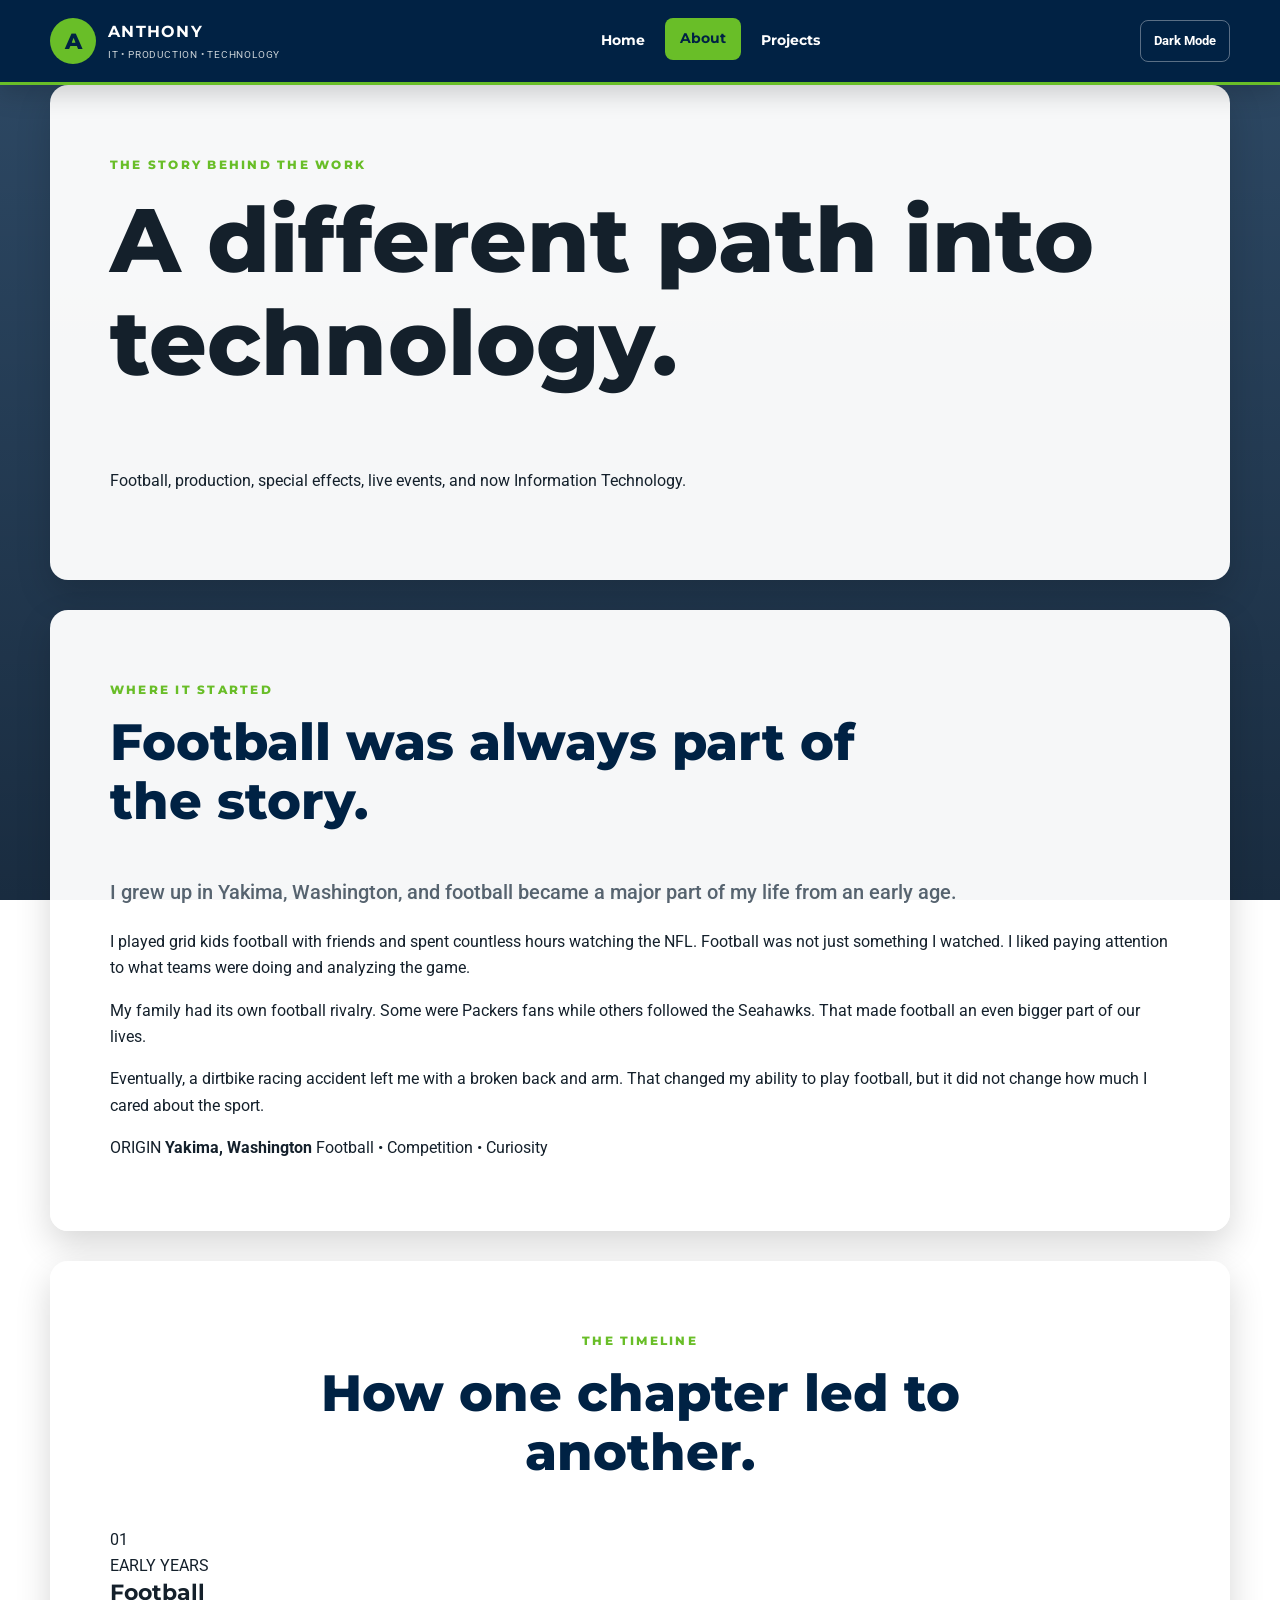
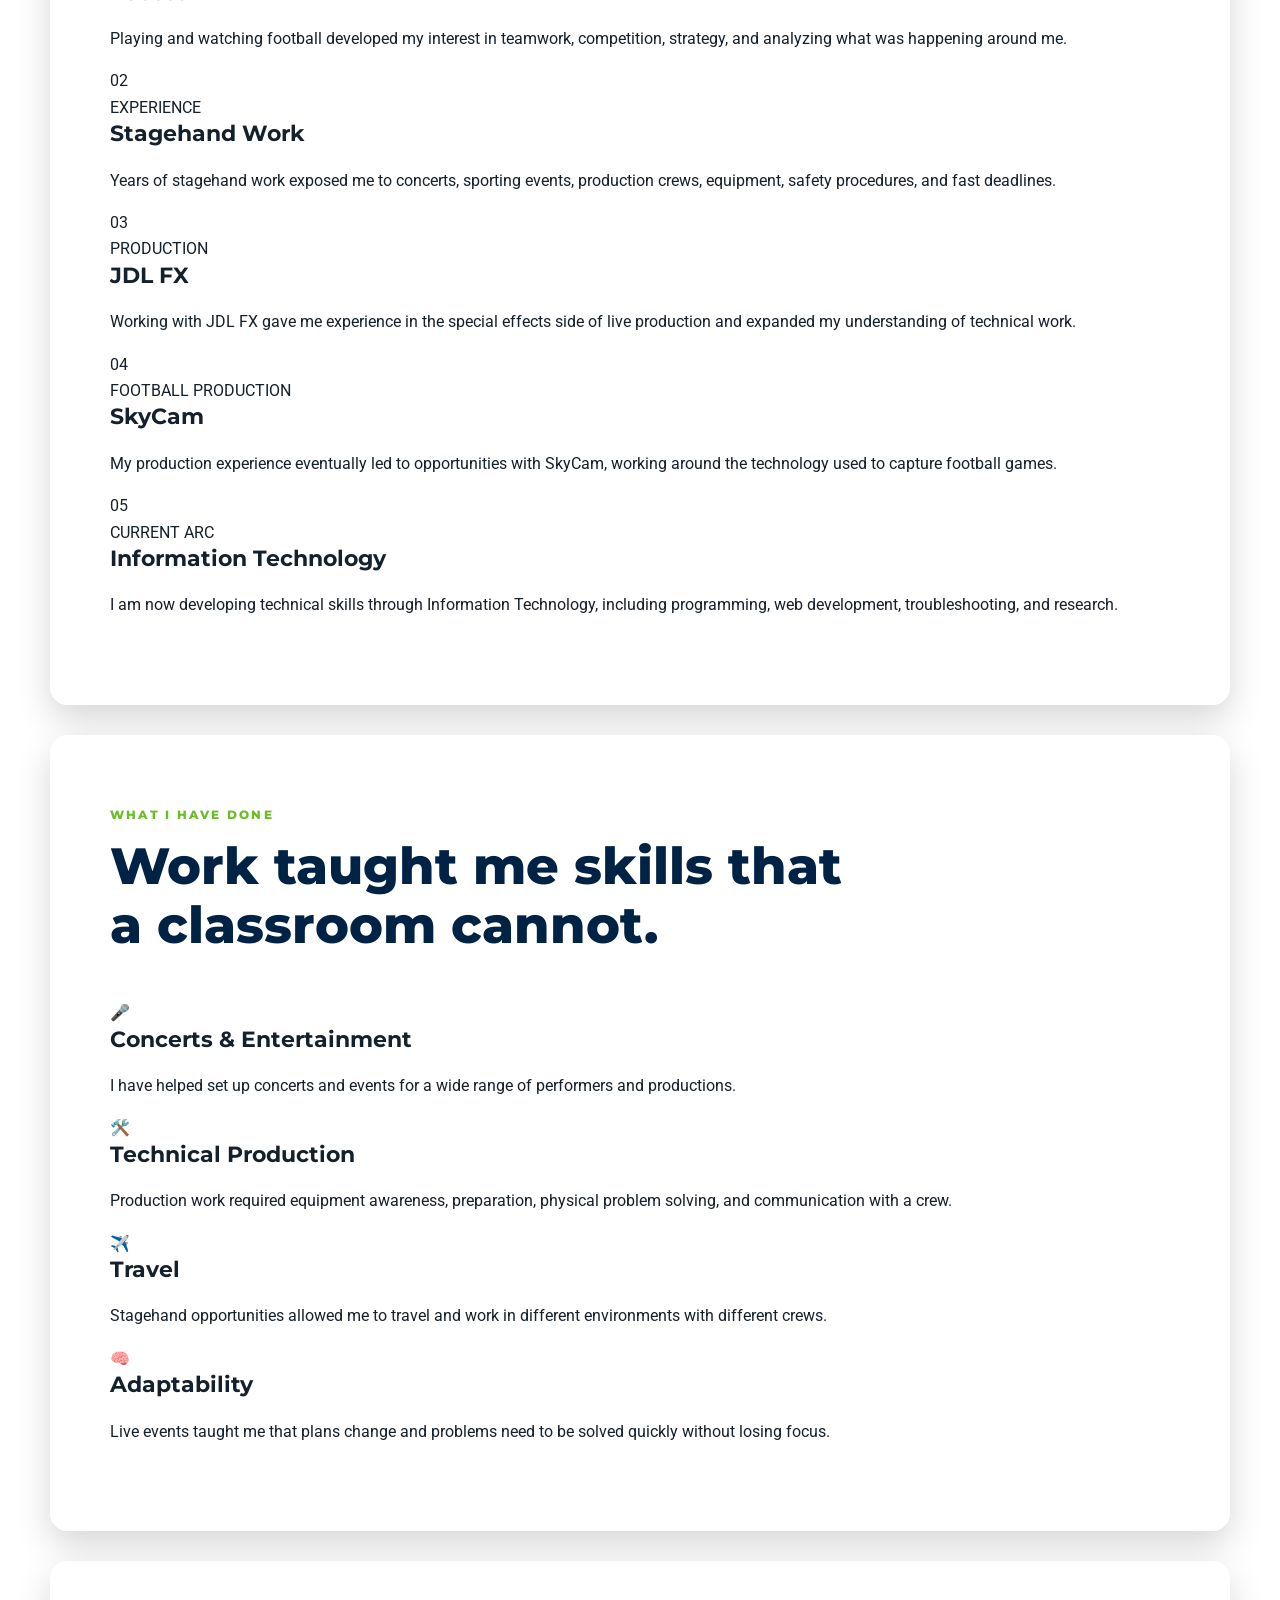
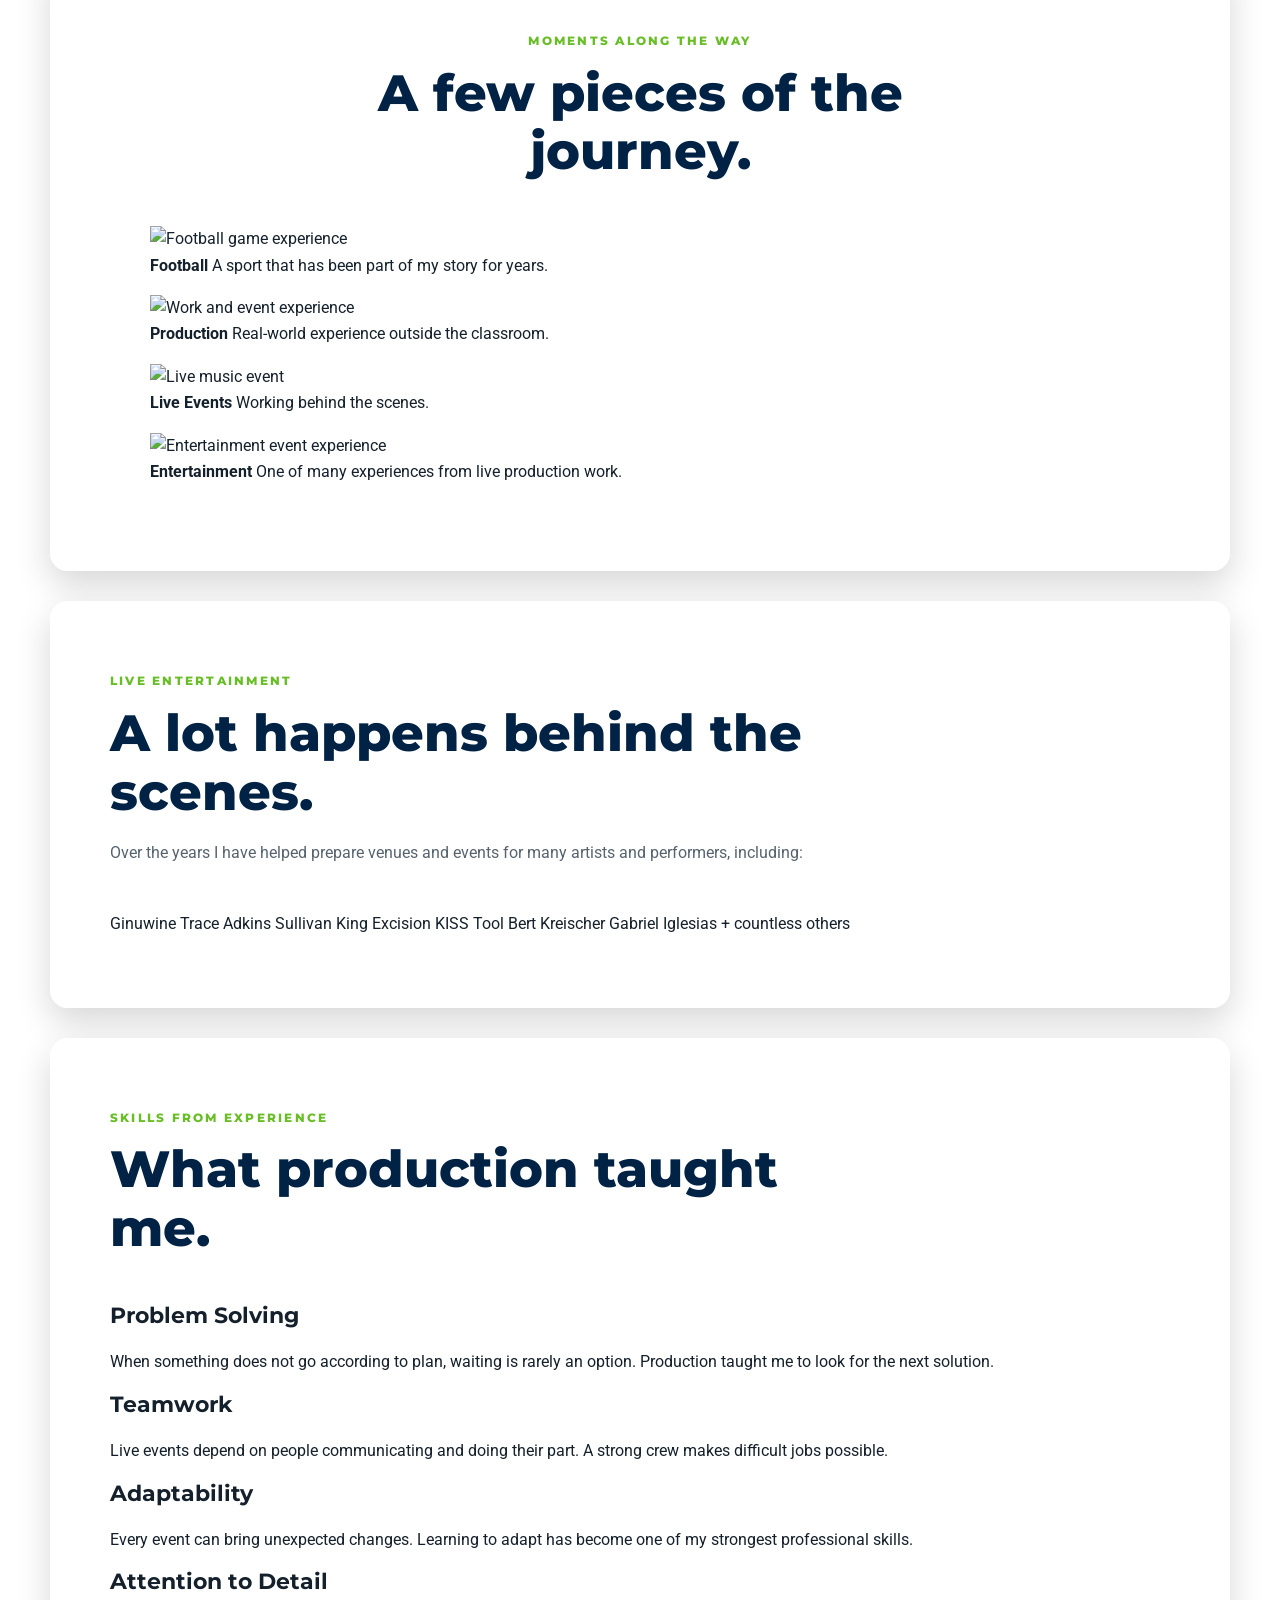
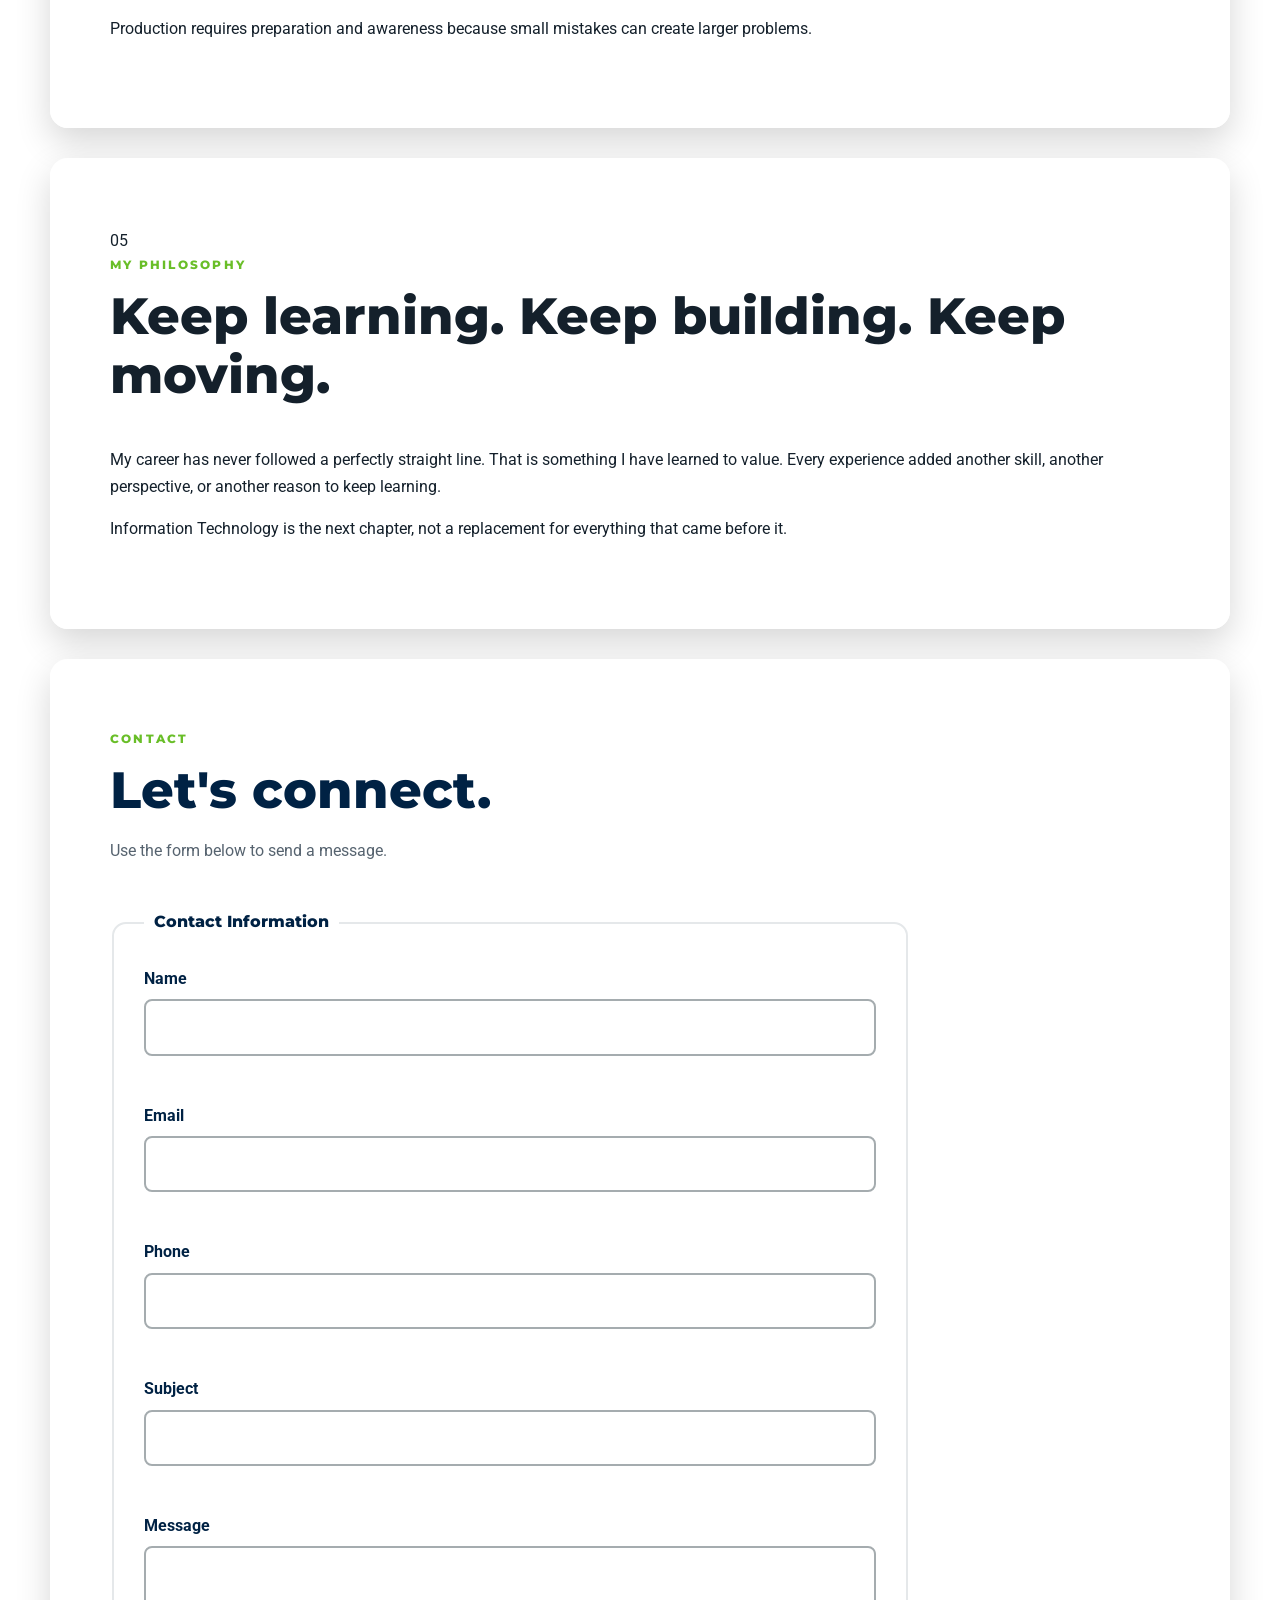
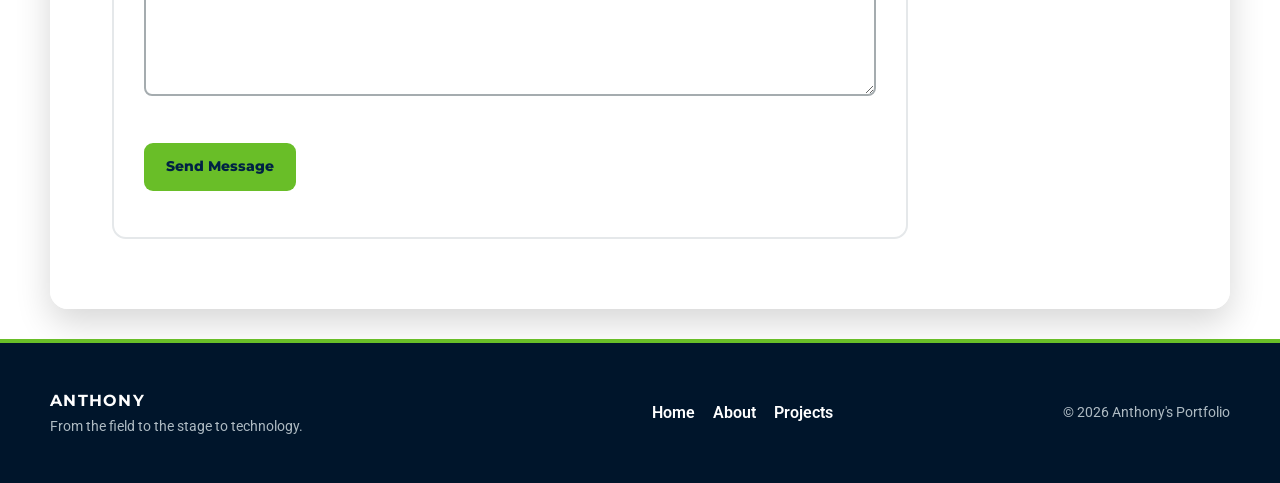
==== about.html @ 4a1d2453 "b" ====
<!DOCTYPE html>
<html lang="en">

<head>

    <meta charset="UTF-8">

    <meta
        name="viewport"
        content="width=device-width, initial-scale=1.0"
    >

    <meta
        name="description"
        content="Learn more about Anthony's background, football passion, stagehand experience, production work, and transition into Information Technology."
    >

    <title>About Anthony | My Story</title>

    <link
        rel="preconnect"
        href="https://fonts.googleapis.com"
    >

    <link
        rel="preconnect"
        href="https://fonts.gstatic.com"
        crossorigin
    >

    <link
        href="https://fonts.googleapis.com/css2?family=Montserrat:wght@400;500;600;700;800&family=Roboto:wght@400;500;700&display=swap"
        rel="stylesheet"
    >

    <link
        rel="stylesheet"
        href="style.css"
    >

    <link
        rel="stylesheet"
    >

</head>

<body>

<!-- The training arc continues. -->
<!-- Hidden message: From Yakima to the stage, from the field to IT. Keep leveling up. -->
<!-- A good crew makes the impossible look easy. A good developer does the same with bugs. -->
    <!-- Hidden message: From Yakima to the stage, from the field to IT. Keep leveling up. -->
    <!-- A good crew makes the impossible look easy. A good developer does the same with bugs. -->

    <a
        class="skip-link"
        href="#main-content"
    >
        Skip to main content
    </a>

    <header class="site-header">

        <div class="header-inner">

            <a
                class="brand"
                href="index.html"
            >

                <span class="brand-mark">
                    A
                </span>

                <span>
                    <strong>ANTHONY</strong>
                    <small>IT • PRODUCTION • TECHNOLOGY</small>
                </span>

            </a>

            <nav
                class="main-navigation"
                aria-label="Main navigation"
            >

                <a href="index.html">
                    Home
                </a>

                <a
                    href="about.html"
                    aria-current="page"
                >
                    About
                </a>

                <a href="projects.html">
                    Projects
                </a>

            </nav>

            <button
                id="themeButton"
                class="theme-button"
                type="button"
            >
                Dark Mode
            </button>

        </div>

    </header>


    <main id="main-content">

        <!-- ABOUT HERO -->

        <section class="about-hero">

            <div class="about-hero-overlay">

                <p class="eyebrow">
                    THE STORY BEHIND THE WORK
                </p>

                <h1>
                    A different path
                    <span>into technology.</span>
                </h1>

                <p>
                    Football, production, special effects, live events,
                    and now Information Technology.
                </p>

            </div>

        </section>


        <!-- PERSONAL STORY -->

        <section class="story-section">

            <div class="section-heading">

                <p class="eyebrow">
                    WHERE IT STARTED
                </p>

                <h2>
                    Football was always part of the story.
                </h2>

            </div>

            <div class="story-grid">

                <div class="story-text">

                    <p class="lead">
                        I grew up in Yakima, Washington, and football
                        became a major part of my life from an early age.
                    </p>

                    <p>
                        I played grid kids football with friends and spent
                        countless hours watching the NFL. Football was not
                        just something I watched. I liked paying attention
                        to what teams were doing and analyzing the game.
                    </p>

                    <p>
                        My family had its own football rivalry. Some were
                        Packers fans while others followed the Seahawks.
                        That made football an even bigger part of our lives.
                    </p>

                    <p>
                        Eventually, a dirtbike racing accident left me with
                        a broken back and arm. That changed my ability to
                        play football, but it did not change how much I
                        cared about the sport.
                    </p>

                </div>

                <aside class="story-highlight">

                    <span class="highlight-label">
                        ORIGIN
                    </span>

                    <strong>
                        Yakima,
                        Washington
                    </strong>

                    <span>
                        Football • Competition • Curiosity
                    </span>

                </aside>

            </div>

        </section>


        <!-- TIMELINE -->

        <section class="timeline-section">

            <div class="section-heading centered">

                <p class="eyebrow">
                    THE TIMELINE
                </p>

                <h2>
                    How one chapter led to another.
                </h2>

            </div>

            <div class="timeline">

                <article class="timeline-item">

                    <div class="timeline-marker">
                        01
                    </div>

                    <div class="timeline-content">

                        <span class="timeline-label">
                            EARLY YEARS
                        </span>

                        <h3>
                            Football
                        </h3>

                        <p>
                            Playing and watching football developed my
                            interest in teamwork, competition, strategy,
                            and analyzing what was happening around me.
                        </p>

                    </div>

                </article>


                <article class="timeline-item">

                    <div class="timeline-marker">
                        02
                    </div>

                    <div class="timeline-content">

                        <span class="timeline-label">
                            EXPERIENCE
                        </span>

                        <h3>
                            Stagehand Work
                        </h3>

                        <p>
                            Years of stagehand work exposed me to concerts,
                            sporting events, production crews, equipment,
                            safety procedures, and fast deadlines.
                        </p>

                    </div>

                </article>


                <article class="timeline-item">

                    <div class="timeline-marker">
                        03
                    </div>

                    <div class="timeline-content">

                        <span class="timeline-label">
                            PRODUCTION
                        </span>

                        <h3>
                            JDL FX
                        </h3>

                        <p>
                            Working with JDL FX gave me experience in the
                            special effects side of live production and
                            expanded my understanding of technical work.
                        </p>

                    </div>

                </article>


                <article class="timeline-item">

                    <div class="timeline-marker">
                        04
                    </div>

                    <div class="timeline-content">

                        <span class="timeline-label">
                            FOOTBALL PRODUCTION
                        </span>

                        <h3>
                            SkyCam
                        </h3>

                        <p>
                            My production experience eventually led to
                            opportunities with SkyCam, working around the
                            technology used to capture football games.
                        </p>

                    </div>

                </article>


                <article class="timeline-item current">

                    <div class="timeline-marker">
                        05
                    </div>

                    <div class="timeline-content">

                        <span class="timeline-label">
                            CURRENT ARC
                        </span>

                        <h3>
                            Information Technology
                        </h3>

                        <p>
                            I am now developing technical skills through
                            Information Technology, including programming,
                            web development, troubleshooting, and research.
                        </p>

                    </div>

                </article>

            </div>

        </section>


        <!-- EXPERIENCE -->

        <section class="experience-detail-section">

            <div class="section-heading">

                <p class="eyebrow">
                    WHAT I HAVE DONE
                </p>

                <h2>
                    Work taught me skills that a classroom cannot.
                </h2>

            </div>

            <div class="detail-grid">

                <article class="detail-card">

                    <span class="detail-icon">
                        🎤
                    </span>

                    <h3>
                        Concerts & Entertainment
                    </h3>

                    <p>
                        I have helped set up concerts and events for a
                        wide range of performers and productions.
                    </p>

                </article>


                <article class="detail-card">

                    <span class="detail-icon">
                        🛠️
                    </span>

                    <h3>
                        Technical Production
                    </h3>

                    <p>
                        Production work required equipment awareness,
                        preparation, physical problem solving, and
                        communication with a crew.
                    </p>

                </article>


                <article class="detail-card">

                    <span class="detail-icon">
                        ✈️
                    </span>

                    <h3>
                        Travel
                    </h3>

                    <p>
                        Stagehand opportunities allowed me to travel and
                        work in different environments with different crews.
                    </p>

                </article>


                <article class="detail-card">

                    <span class="detail-icon">
                        🧠
                    </span>

                    <h3>
                        Adaptability
                    </h3>

                    <p>
                        Live events taught me that plans change and problems
                        need to be solved quickly without losing focus.
                    </p>

                </article>

            </div>

        </section>


        <!-- GALLERY -->

        <section class="gallery-section">

            <div class="section-heading centered">

                <p class="eyebrow">
                    MOMENTS ALONG THE WAY
                </p>

                <h2>
                    A few pieces of the journey.
                </h2>

            </div>

            <div class="gallery-grid">

                <figure class="gallery-item gallery-large">

                    <img
                        src="images/seahawksgame.jpg"
                        alt="Football game experience"
                    >

                    <figcaption>
                        <strong>
                            Football
                        </strong>

                        <span>
                            A sport that has been part of my story for years.
                        </span>
                    </figcaption>

                </figure>


                <figure class="gallery-item">

                    <img
                        src="images/k9.jpg"
                        alt="Work and event experience"
                    >

                    <figcaption>
                        <strong>
                            Production
                        </strong>

                        <span>
                            Real-world experience outside the classroom.
                        </span>
                    </figcaption>

                </figure>


                <figure class="gallery-item">

                    <img
                        src="images/bass.jpg"
                        alt="Live music event"
                    >

                    <figcaption>
                        <strong>
                            Live Events
                        </strong>

                        <span>
                            Working behind the scenes.
                        </span>
                    </figcaption>

                </figure>


                <figure class="gallery-item gallery-wide">

                    <img
                        src="images/Bert.jpg"
                        alt="Entertainment event experience"
                    >

                    <figcaption>
                        <strong>
                            Entertainment
                        </strong>

                        <span>
                            One of many experiences from live production work.
                        </span>
                    </figcaption>

                </figure>

            </div>

        </section>


        <!-- ARTISTS -->

        <section class="artist-section">

            <div class="section-heading">

                <p class="eyebrow">
                    LIVE ENTERTAINMENT
                </p>

                <h2>
                    A lot happens behind the scenes.
                </h2>

                <p>
                    Over the years I have helped prepare venues and events
                    for many artists and performers, including:
                </p>

            </div>

            <div class="artist-wall">

                <span>
                    Ginuwine
                </span>

                <span>
                    Trace Adkins
                </span>

                <span>
                    Sullivan King
                </span>

                <span>
                    Excision
                </span>

                <span>
                    KISS
                </span>

                <span>
                    Tool
                </span>

                <span>
                    Bert Kreischer
                </span>

                <span>
                    Gabriel Iglesias
                </span>

                <span>
                    + countless others
                </span>

            </div>

        </section>


        <!-- SKILLS -->

        <section class="skills-story-section">

            <div class="section-heading">

                <p class="eyebrow">
                    SKILLS FROM EXPERIENCE
                </p>

                <h2>
                    What production taught me.
                </h2>

            </div>

            <div class="skills-story-grid">

                <div class="skill-story">

                    <h3>
                        Problem Solving
                    </h3>

                    <p>
                        When something does not go according to plan,
                        waiting is rarely an option. Production taught
                        me to look for the next solution.
                    </p>

                </div>


                <div class="skill-story">

                    <h3>
                        Teamwork
                    </h3>

                    <p>
                        Live events depend on people communicating and
                        doing their part. A strong crew makes difficult
                        jobs possible.
                    </p>

                </div>


                <div class="skill-story">

                    <h3>
                        Adaptability
                    </h3>

                    <p>
                        Every event can bring unexpected changes.
                        Learning to adapt has become one of my strongest
                        professional skills.
                    </p>

                </div>


                <div class="skill-story">

                    <h3>
                        Attention to Detail
                    </h3>

                    <p>
                        Production requires preparation and awareness
                        because small mistakes can create larger problems.
                    </p>

                </div>

            </div>

        </section>


        <!-- PHILOSOPHY -->

        <section class="philosophy-section">

            <div class="philosophy-inner">

                <span class="philosophy-number">
                    05
                </span>

                <div>

                    <p class="eyebrow">
                        MY PHILOSOPHY
                    </p>

                    <h2>
                        Keep learning. Keep building. Keep moving.
                    </h2>

                    <p>
                        My career has never followed a perfectly straight
                        line. That is something I have learned to value.
                        Every experience added another skill, another
                        perspective, or another reason to keep learning.
                    </p>

                    <p>
                        Information Technology is the next chapter,
                        not a replacement for everything that came before it.
                    </p>

                </div>

            </div>

        </section>


        <!-- CONTACT -->

        <section class="contact-section">

            <div class="section-heading">

                <p class="eyebrow">
                    CONTACT
                </p>

                <h2>
                    Let's connect.
                </h2>

                <p>
                    Use the form below to send a message.
                </p>

            </div>

            <form
                id="contactForm"
                novalidate
            >

                <fieldset>

                    <legend>
                        Contact Information
                    </legend>

                    <div class="form-group">

                        <label for="name-id-input">
                            Name
                        </label>

                        <input
                            id="name-id-input"
                            name="name"
                            type="text"
                            autocomplete="name"
                            required
                        >

                        <span
                            id="nameError"
                            class="error-message"
                            aria-live="polite"
                        ></span>

                    </div>


                    <div class="form-group">

                        <label for="email-id">
                            Email
                        </label>

                        <input
                            id="email-id"
                            name="email"
                            type="email"
                            autocomplete="email"
                            required
                        >

                        <span
                            id="emailError"
                            class="error-message"
                            aria-live="polite"
                        ></span>

                    </div>


                    <div class="form-group">

                        <label for="phone">
                            Phone
                        </label>

                        <input
                            id="phone"
                            name="phone"
                            type="tel"
                            autocomplete="tel"
                        >

                        <span
                            id="phoneError"
                            class="error-message"
                            aria-live="polite"
                        ></span>

                    </div>


                    <div class="form-group">

                        <label for="subject">
                            Subject
                        </label>

                        <input
                            id="subject"
                            name="subject"
                            type="text"
                            required
                        >

                        <span
                            id="subjectError"
                            class="error-message"
                            aria-live="polite"
                        ></span>

                    </div>


                    <div class="form-group">

                        <label for="message">
                            Message
                        </label>

                        <textarea
                            id="message"
                            name="message"
                            required
                        ></textarea>

                        <span
                            id="messageError"
                            class="error-message"
                            aria-live="polite"
                        ></span>

                    </div>

                    <button
                        type="submit"
                        class="primary-button form-button"
                    >
                        Send Message
                    </button>

                    <p
                        id="formMessage"
                        aria-live="polite"
                    ></p>

                </fieldset>

            </form>

        </section>

    </main>


    <footer class="site-footer">

        <div class="footer-inner">

            <div>

                <strong>
                    ANTHONY
                </strong>

                <p>
                    From the field to the stage to technology.
                </p>

            </div>

            <div class="footer-links">

                <a href="index.html">
                    Home
                </a>

                <a href="about.html">
                    About
                </a>

                <a href="projects.html">
                    Projects
                </a>

            </div>

            <p class="copyright">
                &copy; <span id="year"></span> Anthony's Portfolio
            </p>

        </div>

    </footer>


    <script src="script.js"></script>

</body>

</html>
---- style.css ----
@import url('https://fonts.googleapis.com/css2?family=Montserrat:wght@400;500;600;700;800&family=Roboto:wght@400;500;700&display=swap');


/* =========================================================
   VARIABLES
========================================================= */

:root {

    --navy: #002244;
    --dark-navy: #00152B;
    --green: #69BE28;
    --gray: #A5ACAF;

    --white: #FFFFFF;
    --light: #F3F5F6;
    --light-gray: #E5E8EA;

    --text: #14202B;
    --muted: #56636F;

    --danger: #A00000;
    --success: #236B00;

    --shadow:
        0 14px 35px rgba(0, 0, 0, 0.16);

    --shadow-heavy:
        0 20px 50px rgba(0, 0, 0, 0.24);

    --radius: 18px;

    --transition:
        0.25s ease;
}


/* =========================================================
   RESET
========================================================= */

* {
    box-sizing: border-box;
}


html {
    scroll-behavior: smooth;
}


body {
    margin: 0;

    min-height: 100vh;

    font-family:
        'Roboto',
        sans-serif;

    line-height: 1.65;

    color: var(--text);

    background:
        linear-gradient(
            135deg,
            #F3F5F6,
            #DDE2E5
        );

    transition:
        background-color var(--transition),
        color var(--transition);
}


img {
    display: block;

    max-width: 100%;
}


a {
    color: inherit;
}


button,
input,
textarea,
select {
    font: inherit;
}


/* =========================================================
   TYPOGRAPHY
========================================================= */

h1,
h2,
h3,
h4 {
    margin-top: 0;

    font-family:
        'Montserrat',
        sans-serif;

    line-height: 1.15;
}


h1 {
    font-size: clamp(
        2.8rem,
        7vw,
        5.8rem
    );

    font-weight: 800;
}


h2 {
    font-size: clamp(
        2rem,
        4vw,
        3.4rem
    );

    font-weight: 800;
}


h3 {
    font-size: 1.35rem;

    font-weight: 700;
}


p {
    margin-top: 0;
}


.lead {
    font-size: 1.25rem;

    font-weight: 500;

    color: var(--muted);
}


.eyebrow {
    margin-bottom: 12px;

    color: var(--green);

    font-family:
        'Montserrat',
        sans-serif;

    font-size: 0.78rem;

    font-weight: 800;

    letter-spacing: 0.18em;

    text-transform: uppercase;
}


/* =========================================================
   ACCESSIBILITY
========================================================= */

.skip-link {
    position: fixed;

    left: -9999px;

    top: 15px;

    z-index: 9999;

    padding: 12px 18px;

    color: var(--white);

    background: var(--navy);

    border: 3px solid var(--green);

    border-radius: 8px;

    text-decoration: none;

    font-weight: 700;
}


.skip-link:focus {
    left: 15px;
}


:focus-visible {
    outline:
        3px solid var(--green);

    outline-offset: 4px;
}


/* =========================================================
   HEADER
========================================================= */

.site-header {
    position: sticky;

    top: 0;

    z-index: 1000;

    background:
        rgba(
            0,
            34,
            68,
            0.97
        );

    border-bottom:
        3px solid var(--green);

    box-shadow:
        0 8px 25px rgba(
            0,
            0,
            0,
            0.18
        );
}


.header-inner {
    width: min(
        1180px,
        calc(100% - 32px)
    );

    min-height: 82px;

    margin: 0 auto;

    display: flex;

    align-items: center;

    justify-content: space-between;

    gap: 25px;
}


.brand {
    display: flex;

    align-items: center;

    gap: 12px;

    color: var(--white);

    text-decoration: none;
}


.brand-mark {
    width: 46px;

    height: 46px;

    display: grid;

    place-items: center;

    color: var(--navy);

    background: var(--green);

    border-radius: 50%;

    font-family:
        'Montserrat',
        sans-serif;

    font-size: 1.4rem;

    font-weight: 800;
}


.brand strong,
.brand small {
    display: block;
}


.brand strong {
    font-family:
        'Montserrat',
        sans-serif;

    font-size: 1rem;

    letter-spacing: 0.08em;
}


.brand small {
    margin-top: 2px;

    color: #C8D0D5;

    font-size: 0.62rem;

    letter-spacing: 0.08em;
}


.main-navigation {
    display: flex;

    align-items: center;

    gap: 5px;
}


.main-navigation a {
    padding: 9px 15px;

    color: var(--white);

    border-radius: 8px;

    text-decoration: none;

    font-family:
        'Montserrat',
        sans-serif;

    font-size: 0.9rem;

    font-weight: 700;

    transition:
        background var(--transition),
        color var(--transition),
        transform var(--transition);
}


.main-navigation a:hover,
.main-navigation a:focus-visible,
.main-navigation a[aria-current="page"] {
    color: var(--navy);

    background: var(--green);

    transform: translateY(-2px);
}


.theme-button {
    padding: 9px 13px;

    color: var(--white);

    background: transparent;

    border:
        1px solid
        rgba(
            255,
            255,
            255,
            0.35
        );

    border-radius: 8px;

    cursor: pointer;

    font-size: 0.82rem;

    font-weight: 700;

    transition:
        background var(--transition),
        border-color var(--transition);
}


.theme-button:hover {
    background:
        rgba(
            255,
            255,
            255,
            0.1
        );

    border-color: var(--green);
}


/* =========================================================
   MAIN
========================================================= */

main {
    width: 100%;
}


section {
    width: min(
        1180px,
        calc(100% - 32px)
    );

    margin: 0 auto 30px;

    padding: 70px 60px;

    border-radius: var(--radius);

    background:
        rgba(
            255,
            255,
            255,
            0.96
        );

    box-shadow: var(--shadow);

    overflow: hidden;
}


.section-heading {
    max-width: 760px;

    margin-bottom: 45px;
}


.section-heading.centered {
    margin-right: auto;

    margin-left: auto;

    text-align: center;
}


.section-heading h2 {
    margin-bottom: 18px;

    color: var(--navy);
}


.section-heading p:not(.eyebrow) {
    color: var(--muted);
}


/* =========================================================
   BUTTONS
========================================================= */

.primary-button,
.secondary-button {
    display: inline-flex;

    align-items: center;

    justify-content: center;

    min-height: 48px;

    padding: 12px 22px;

    border-radius: 9px;

    text-decoration: none;

    font-family:
        'Montserrat',
        sans-serif;

    font-size: 0.9rem;

    font-weight: 800;

    cursor: pointer;

    transition:
        transform var(--transition),
        background var(--transition),
        color var(--transition),
        box-shadow var(--transition);
}


.primary-button {
    color: var(--navy);

    background: var(--green);

    border:
        2px solid
        var(--green);
}


.secondary-button {
    color: var(--navy);

    background: transparent;

    border:
        2px solid
        var(--navy);
}


.primary-button:hover,
.secondary-button:hover {
    transform: translateY(-3px);

    box-shadow:
        0 10px 22px
        rgba(
            0,
            34,
            68,
            0.2
        );
}


.secondary-button:hover {
    color: var(--white);

    background: var(--navy);
}


/* =========================================================
   HERO
========================================================= */

.hero-section {
    min-height: 680px;

    margin-top: 30px;

    display: flex;

    align-items: center;

    justify-content: space-between;

    gap: 50px;

    color: var(--white);

    background:
        linear-gradient(
            120deg,
            rgba(
                0,
                21,
                43,
                0.98
            ),
            rgba(
                0,
                34,
                68,
                0.92
            )
        );

    border:
        1px solid
        rgba(
            255,
            255,
            255,
            0.08
        );

    position: relative;
}


.hero-section::before {
    content: "";

    position: absolute;

    width: 420px;

    height: 420px;

    right: -120px;

    top: -100px;

    border:
        70px solid
        rgba(
            105,
            190,
            40,
            0.08
        );

    border-radius: 50%;
}


.hero-section::after {
    content: "";

    position: absolute;

    width: 300px;

    height: 6px;

    left: 0;

    bottom: 0;

    background: var(--green);
}


.hero-content {
    max-width: 780px;

    position: relative;

    z-index: 2;
}


.hero-content h1 {
    margin-bottom: 25px;
}


.hero-content h1 span {
    display: block;

    color: var(--green);
}


.hero-text {
    max-width: 700px;

    color: #DCE3E8;

    font-size: 1.18rem;
}


.hero-buttons {
    margin-top: 35px;

    display: flex;

    flex-wrap: wrap;

    gap: 14px;
}


.hero-badge {
    width: 190px;

    height: 190px;

    flex-shrink: 0;

    display: flex;

    flex-direction: column;

    justify-content: center;

    align-items: center;

    color: var(--white);

    border:
        2px solid
        var(--green);

    border-radius: 50%;

    background:
        rgba(
            105,
            190,
            40,
            0.08
        );

    transform: rotate(6deg);

    position: relative;

    z-index: 2;
}


.badge-number {
    color: var(--green);

    font-size: 0.8rem;

    font-weight: 800;

    letter-spacing: 0.2em;
}


.badge-text {
    margin-top: 7px;

    text-align: center;

    font-family:
        'Montserrat',
        sans-serif;

    font-size: 1rem;

    line-height: 1.1;
}


.badge-text strong {
    color: var(--green);

    font-size: 2rem;
}


/* =========================================================
   INTRO
========================================================= */

.intro-grid {
    display: grid;

    grid-template-columns:
        minmax(0, 2fr)
        minmax(280px, 1fr);

    gap: 50px;

    align-items: start;
}


.intro-main p {
    max-width: 760px;
}


.quote-card {
    padding: 35px;

    color: var(--white);

    background:
        linear-gradient(
            145deg,
            var(--navy),
            var(--dark-navy)
        );

    border-radius: 15px;

    border-left:
        6px solid
        var(--green);

    box-shadow: var(--shadow);
}


.quote-mark {
    display: block;

    color: var(--green);

    font-family:
        Georgia,
        serif;

    font-size: 5rem;

    line-height: 0.6;
}


.quote-card p {
    font-size: 1.1rem;
}


.quote-author {
    color: var(--gray);

    font-size: 0.85rem;
}


/* =========================================================
   JOURNEY
========================================================= */

.journey-section {
    background:
        linear-gradient(
            145deg,
            var(--navy),
            var(--dark-navy)
        );

    color: var(--white);
}


.journey-section .section-heading h2 {
    color: var(--white);
}


.journey-section .section-heading p:not(.eyebrow) {
    color: #C9D2D8;
}


.journey-grid {
    display: grid;

    grid-template-columns:
        repeat(
            5,
            1fr
        );

    gap: 15px;
}


.journey-card {
    min-height: 310px;

    padding: 25px;

    position: relative;

    background:
        rgba(
            255,
            255,
            255,
            0.06
        );

    border:
        1px solid
        rgba(
            255,
            255,
            255,
            0.12
        );

    border-radius: 14px;

    transition:
        transform var(--transition),
        background var(--transition);
}


.journey-card:hover {
    transform: translateY(-7px);

    background:
        rgba(
            105,
            190,
            40,
            0.12
        );
}


.journey-card.active {
    background:
        rgba(
            105,
            190,
            40,
            0.13
        );

    border-color: var(--green);
}


.chapter-number {
    position: absolute;

    top: 15px;

    right: 18px;

    color: var(--green);

    font-family:
        'Montserrat',
        sans-serif;

    font-size: 0.72rem;

    font-weight: 800;
}


.chapter-icon {
    margin-top: 15px;

    margin-bottom: 25px;

    font-size: 2.4rem;
}


.journey-card h3 {
    color: var(--green);
}


.journey-card p {
    color: #D4DCE1;

    font-size: 0.92rem;
}


/* =========================================================
   EXPERIENCE
========================================================= */

.experience-grid {
    display: grid;

    grid-template-columns:
        repeat(
            3,
            1fr
        );

    gap: 22px;
}


.experience-card {
    padding: 30px;

    background:
        linear-gradient(
            145deg,
            #FFFFFF,
            #EEF1F2
        );

    border:
        1px solid
        var(--light-gray);

    border-top:
        5px solid
        var(--navy);

    border-bottom:
        5px solid
        var(--green);

    border-radius: 14px;

    transition:
        transform var(--transition),
        box-shadow var(--transition);
}


.experience-card:hover {
    transform: translateY(-7px);

    box-shadow: var(--shadow);
}


.experience-top {
    display: flex;

    align-items: center;

    justify-content: space-between;

    gap: 15px;

    margin-bottom: 25px;
}


.experience-icon {
    font-size: 2rem;
}


.experience-label {
    color: var(--navy);

    font-family:
        'Montserrat',
        sans-serif;

    font-size: 0.68rem;

    font-weight: 800;

    letter-spacing: 0.12em;
}


.experience-card h3 {
    color: var(--navy);
}


.experience-card p {
    color: var(--muted);
}


.experience-card ul {
    padding-left: 20px;

    color: var(--text);
}


.experience-card li {
    margin-bottom: 7px;
}


/* =========================================================
   PHOTO STRIP
========================================================= */

.photo-strip-section {
    padding: 25px;

    background: var(--navy);
}


.photo-strip {
    display: grid;

    grid-template-columns:
        2fr
        1fr
        1fr
        1fr;

    gap: 12px;
}


.photo-card {
    min-height: 280px;

    margin: 0;

    overflow: hidden;

    position: relative;

    border-radius: 12px;

    background: var(--dark-navy);
}


.photo-card.large {
    min-height: 390px;
}


.photo-card img {
    width: 100%;

    height: 100%;

    object-fit: cover;

    transition:
        transform 0.5s ease;
}


.photo-card:hover img {
    transform: scale(1.06);
}


.photo-card::after {
    content: "";

    position: absolute;

    inset: 0;

    background:
        linear-gradient(
            transparent 45%,
            rgba(
                0,
                0,
                0,
                0.85
            )
        );
}


.photo-card figcaption {
    position: absolute;

    left: 18px;

    right: 18px;

    bottom: 18px;

    z-index: 2;

    color: var(--white);

    font-family:
        'Montserrat',
        sans-serif;

    font-weight: 600;
}


.photo-card figcaption span {
    display: block;

    margin-bottom: 4px;

    color: var(--green);

    font-size: 0.65rem;

    font-weight: 800;

    letter-spacing: 0.15em;
}


/* =========================================================
   WHY IT
========================================================= */

.why-it-section {
    color: var(--white);

    background:
        linear-gradient(
            135deg,
            var(--navy),
            #07395D
        );
}


.why-it-content {
    display: grid;

    grid-template-columns:
        minmax(0, 2fr)
        minmax(250px, 1fr);

    gap: 70px;

    align-items: center;
}


.why-it-content h2 {
    color: var(--white);
}


.why-it-content p:not(.eyebrow) {
    color: #D8E0E5;
}


.why-it-content .lead {
    color: var(--green);
}


.level-up-card {
    min-height: 360px;

    padding: 35px;

    display: flex;

    flex-direction: column;

    align-items: center;

    justify-content: center;

    text-align: center;

    border:
        1px solid
        rgba(
            105,
            190,
            40,
            0.5
        );

    border-radius: 18px;

    background:
        rgba(
            0,
            21,
            43,
            0.5
        );
}


.level-label {
    color: var(--green);

    font-family:
        'Montserrat',
        sans-serif;

    font-size: 0.75rem;

    font-weight: 800;

    letter-spacing: 0.18em;
}


.level-circle {
    width: 145px;

    height: 145px;

    margin: 25px 0;

    display: grid;

    place-items: center;

    border:
        8px solid
        var(--green);

    border-radius: 50%;

    box-shadow:
        0 0 0 10px
        rgba(
            105,
            190,
            40,
            0.08
        );
}


.level-circle strong {
    color: var(--white);

    font-family:
        'Montserrat',
        sans-serif;

    font-size: 2.5rem;
}


.level-up-card p {
    margin: 0;

    color: var(--white) !important;

    font-family:
        'Montserrat',
        sans-serif;

    font-weight: 700;
}


/* =========================================================
   INTERACTIVE
========================================================= */

.interactive-grid {
    display: grid;

    grid-template-columns:
        repeat(
            2,
            1fr
        );

    gap: 25px;
}


.interactive-card {
    padding: 30px;

    border:
        1px solid
        var(--light-gray);

    border-left:
        5px solid
        var(--green);

    border-radius: 14px;

    background:
        var(--light);
}


.interactive-card h3 {
    color: var(--navy);
}


.interactive-card p {
    color: var(--muted);
}


/* =========================================================
   QUOTES
========================================================= */

.quote-result {
    min-height: 70px;

    margin-top: 18px;

    padding: 18px;

    color: var(--navy);

    background:
        rgba(
            0,
            34,
            68,
            0.06
        );

    border-left:
        5px solid
        var(--green);

    border-radius: 9px;
}


/* =========================================================
   FEATURED PROJECTS
========================================================= */

.featured-grid {
    display: grid;

    grid-template-columns:
        repeat(
            3,
            1fr
        );

    gap: 22px;
}


.featured-card {
    padding: 30px;

    position: relative;

    background:
        linear-gradient(
            145deg,
            #FFFFFF,
            #EEF1F2
        );

    border-radius: 14px;

    border:
        1px solid
        var(--light-gray);

    transition:
        transform var(--transition),
        box-shadow var(--transition);
}


.featured-card:hover {
    transform: translateY(-7px);

    box-shadow: var(--shadow);
}


.project-number {
    display: inline-block;

    margin-bottom: 25px;

    color: var(--green);

    font-family:
        'Montserrat',
        sans-serif;

    font-size: 0.75rem;

    font-weight: 800;
}


.featured-card h3 {
    color: var(--navy);
}


.featured-card p {
    color: var(--muted);
}


.tag-row,
.tech-stack {
    display: flex;

    flex-wrap: wrap;

    gap: 7px;

    margin-top: 20px;
}


.tag-row span,
.tech-stack span {
    padding: 5px 9px;

    color: var(--navy);

    background:
        rgba(
            105,
            190,
            40,
            0.16
        );

    border-radius: 5px;

    font-size: 0.7rem;

    font-weight: 700;
}


.center-button {
    margin-top: 35px;

    text-align: center;
}


/* =========================================================
   CAPSTONE
========================================================= */

.capstone-section {
    display: flex;

    align-items: center;

    justify-content: space-between;

    gap: 30px;

    color: var(--white);

    background:
        linear-gradient(
            135deg,
            var(--navy),
            var(--dark-navy)
        );

    border-left:
        7px solid
        var(--green);
}


.capstone-section h2 {
    color: var(--white);
}


.capstone-section p:not(.eyebrow) {
    max-width: 750px;

    color: #D2DCE2;
}


/* =========================================================
   FOOTER
========================================================= */

.site-footer {
    margin-top: 30px;

    padding: 45px 0;

    color: var(--white);

    background:
        var(--dark-navy);

    border-top:
        4px solid
        var(--green);
}


.footer-inner {
    width: min(
        1180px,
        calc(100% - 32px)
    );

    margin: 0 auto;

    display: grid;

    grid-template-columns:
        1.5fr
        1fr
        auto;

    gap: 30px;

    align-items: center;
}


.site-footer strong {
    font-family:
        'Montserrat',
        sans-serif;

    letter-spacing: 0.08em;
}


.site-footer p {
    margin-bottom: 0;

    color: #AEBBC3;

    font-size: 0.9rem;
}


.footer-links {
    display: flex;

    flex-wrap: wrap;

    gap: 18px;
}


.footer-links a {
    color: var(--white);

    text-decoration: none;

    font-weight: 600;
}


.footer-links a:hover {
    color: var(--green);
}


.copyright {
    text-align: right;
}


/* =========================================================
   FORMS
========================================================= */

form {
    max-width: 800px;
}


fieldset {
    padding: 30px;

    border:
        2px solid
        var(--light-gray);

    border-radius: 14px;
}


legend {
    padding: 0 10px;

    color: var(--navy);

    font-family:
        'Montserrat',
        sans-serif;

    font-weight: 800;
}


.form-group {
    margin-bottom: 20px;

    display: flex;

    flex-direction: column;

    gap: 7px;
}


.form-group label,
.skill-input-area label {
    color: var(--navy);

    font-weight: 700;
}


input,
textarea,
select {
    width: 100%;

    padding: 13px 14px;

    color: var(--text);

    background: var(--white);

    border:
        2px solid
        var(--gray);

    border-radius: 8px;

    transition:
        border-color var(--transition),
        box-shadow var(--transition);
}


textarea {
    min-height: 150px;

    resize: vertical;
}


input:focus,
textarea:focus,
select:focus {
    outline: none;

    border-color: var(--navy);

    box-shadow:
        0 0 0 4px
        rgba(
            105,
            190,
            40,
            0.2
        );
}


.error-message {
    min-height: 20px;

    color: var(--danger);

    font-size: 0.82rem;

    font-weight: 700;
}


.form-error {
    color: var(--danger);
}


.form-success {
    color: var(--success);

    font-weight: 700;
}


.form-button {
    border: none;
}


/* =========================================================
   SKILLS
========================================================= */

.skill-input-area {
    max-width: 750px;
}


.skill-input-row {
    display: flex;

    gap: 10px;

    margin-top: 8px;
}


#skillList {
    max-width: 750px;

    padding: 0;

    margin: 30px 0 0;

    list-style: none;
}


#skillList li {
    margin-bottom: 10px;

    padding: 13px 15px;

    display: flex;

    align-items: center;

    justify-content: space-between;

    gap: 15px;

    background:
        var(--light);

    border-left:
        5px solid
        var(--green);

    border-radius: 8px;
}


#skillList li span {
    font-weight: 700;
}


.remove-skill {
    padding: 6px 10px;

    color: var(--white);

    background: var(--navy);

    border: none;

    border-radius: 5px;

    cursor: pointer;

    font-size: 0.78rem;

    font-weight: 700;
}


.remove-skill:hover {
    background: var(--green);

    color: var(--navy);
}


/* =========================================================
   DARK MODE
========================================================= */

body.dark-mode {
    color: #F5F7F8;

    background:
        linear-gradient(
            135deg,
            #00152B,
            #061E32
        );
}


.dark-mode section {
    background:
        rgba(
            7,
            29,
            47,
            0.97
        );

    color: #F5F7F8;
}


.dark-mode .section-heading h2,
.dark-mode .experience-card h3,
.dark-mode .featured-card h3,
.dark-mode .interactive-card h3 {
    color: var(--green);
}


.dark-mode .section-heading p:not(.eyebrow),
.dark-mode .experience-card p,
.dark-mode .featured-card p,
.dark-mode .interactive-card p,
.dark-mode .lead {
    color: #C9D4DA;
}


.dark-mode .experience-card,
.dark-mode .featured-card,
.dark-mode .interactive-card {
    background:
        #0B2945;

    border-color:
        #174767;
}


.dark-mode .experience-card ul,
.dark-mode .experience-card li {
    color: #F5F7F8;
}


.dark-mode .experience-label {
    color: var(--green);
}


.dark-mode .photo-strip-section {
    background: #00152B;
}


.dark-mode .quote-result {
    color: var(--white);

    background:
        rgba(
            105,
            190,
            40,
            0.1
        );
}


.dark-mode fieldset {
    border-color: #31516A;
}


.dark-mode legend,
.dark-mode .form-group label,
.dark-mode .skill-input-area label {
    color: var(--green);
}


.dark-mode input,
.dark-mode textarea,
.dark-mode select {
    color: var(--white);

    background: #0B2945;

    border-color: #527086;
}


.dark-mode #skillList li {
    color: var(--white);

    background: #0B2945;
}


.dark-mode .copyright,
.dark-mode .site-footer p {
    color: #B8C5CD;
}


/* =========================================================
   RESPONSIVE TABLET
========================================================= */

@media (max-width: 1000px) {

    .header-inner {
        flex-wrap: wrap;

        padding: 15px 0;
    }


    .main-navigation {
        order: 3;

        width: 100%;

        justify-content: center;
    }


    .hero-section {
        min-height: auto;

        padding-top: 80px;

        padding-bottom: 80px;
    }


    .hero-badge {
        width: 150px;

        height: 150px;
    }


    .journey-grid {
        grid-template-columns:
            repeat(
                2,
                1fr
            );
    }


    .experience-grid,
    .featured-grid {
        grid-template-columns:
            repeat(
                2,
                1fr
            );
    }


    .photo-strip {
        grid-template-columns:
            repeat(
                2,
                1fr
            );
    }


    .photo-card.large {
        min-height: 300px;
    }


    .footer-inner {
        grid-template-columns:
            1fr 1fr;
    }


    .copyright {
        text-align: left;
    }

}


/* =========================================================
   RESPONSIVE MOBILE
========================================================= */

@media (max-width: 700px) {

    .header-inner {
        width:
            min(
                100% - 22px,
                1180px
            );

        justify-content: center;
    }


    .brand {
        width: 100%;

        justify-content: center;
    }


    .main-navigation {
        gap: 2px;
    }


    .main-navigation a {
        padding: 8px 9px;

        font-size: 0.78rem;
    }


    .theme-button {
        width: 100%;
    }


    section {
        width:
            calc(
                100% - 20px
            );

        padding:
            45px 25px;

        border-radius: 13px;
    }


    .hero-section {
        margin-top: 10px;

        display: block;

        padding-top: 55px;

        padding-bottom: 55px;
    }


    .hero-content h1 {
        font-size: 3rem;
    }


    .hero-text {
        font-size: 1rem;
    }


    .hero-badge {
        margin: 50px auto 0;
    }


    .intro-grid,
    .why-it-content {
        grid-template-columns: 1fr;

        gap: 30px;
    }


    .journey-grid,
    .experience-grid,
    .featured-grid,
    .interactive-grid {
        grid-template-columns: 1fr;
    }


    .journey-card {
        min-height: auto;
    }


    .photo-strip {
        grid-template-columns: 1fr;
    }


    .photo-card,
    .photo-card.large {
        min-height: 300px;
    }


    .capstone-section {
        flex-direction: column;

        align-items: flex-start;
    }


    .footer-inner {
        grid-template-columns: 1fr;

        text-align: center;
    }


    .footer-links {
        justify-content: center;
    }


    .copyright {
        text-align: center;
    }


    .skill-input-row {
        flex-direction: column;
    }


    .hero-buttons {
        flex-direction: column;

        align-items: stretch;
    }


    .primary-button,
    .secondary-button {
        width: 100%;
    }

}


/* =========================================================
   REDUCED MOTION
========================================================= */

@media (prefers-reduced-motion: reduce) {

    html {
        scroll-behavior: auto;
    }


    *,
    *::before,
    *::after {
        transition: none !important;

        animation: none !important;
    }

}

/* =========================================================
   DARK MODE
========================================================= */

body.dark-mode .tag-row span,
body.dark-mode .tech-stack span {
    display: inline-flex;
    align-items: center;
    justify-content: center;

    padding: 8px 13px;

    color: #FFFFFF;

    background:
        linear-gradient(
            135deg,
            #174B2A,
            #0F3A24
        );

    border:
        1px solid
        #69BE28;

    border-radius: 7px;

    font-family:
        'Montserrat',
        sans-serif;

    font-size: 0.78rem;

    font-weight: 700;

    letter-spacing: 0.03em;

    text-shadow:
        0 1px 3px
        rgba(0, 0, 0, 0.65);

    box-shadow:
        0 0 0 1px
        rgba(105, 190, 40, 0.10),
        0 4px 12px
        rgba(0, 0, 0, 0.25);

    transition:
        transform 0.2s ease,
        background 0.2s ease,
        box-shadow 0.2s ease,
        border-color 0.2s ease;
}

body.dark-mode .tag-row span:hover,
body.dark-mode .tech-stack span:hover {
    color: #FFFFFF;

    background:
        linear-gradient(
            135deg,
            #69BE28,
            #3E8618
        );

    border-color: #8BE34A;

    transform: translateY(-2px);

    box-shadow:
        0 0 12px
        rgba(105, 190, 40, 0.35),
        0 6px 16px
        rgba(0, 0, 0, 0.3);
}

body.dark-mode .project-type {
    color: #69BE28;
    font-weight: 800;
    text-shadow:
        0 0 8px
        rgba(105, 190, 40, 0.20);
}

body.dark-mode .project-number {
    color: #69BE28;
    font-weight: 800;
    text-shadow:
        0 0 8px
        rgba(105, 190, 40, 0.25);
}

body.dark-mode .eyebrow {
    color: #69BE28;
    font-weight: 800;
    text-shadow:
        0 0 7px
        rgba(105, 190, 40, 0.20);
}

body.dark-mode #skillList li {
    color: #FFFFFF;

    background:
        linear-gradient(
            135deg,
            #102F49,
            #0B2945
        );

    border:
        1px solid
        #315C73;

    border-left:
        4px solid
        #69BE28;

    box-shadow:
        0 4px 12px
        rgba(0, 0, 0, 0.20);
}

body.dark-mode .featured-card h3,
body.dark-mode .project-card h3,
body.dark-mode .experience-card h3 {
    color: #69BE28;
    text-shadow:
        0 0 8px
        rgba(105, 190, 40, 0.12);
}

body.dark-mode .featured-card p,
body.dark-mode .project-card p,
body.dark-mode .experience-card p {
    color: #DCE6EB;
}

body.dark-mode .featured-card,
body.dark-mode .project-card,
body.dark-mode .experience-card {
    border-color: #20516F;

    box-shadow:
        0 10px 25px
        rgba(0, 0, 0, 0.20);
}

body.dark-mode .tag-row,
body.dark-mode .tech-stack {
    gap: 9px;
}


/* =========================================================
   DARK MODE 
========================================================= */

body.dark-mode button:not(.theme-button) {
    color: #F5F7F8;
    background: #123B55;
    border: 1px solid #69BE28;
    border-radius: 8px;
    font-family: 'Montserrat', sans-serif;
    font-weight: 800;
    cursor: pointer;
    box-shadow: 0 4px 12px rgba(0, 0, 0, 0.20);
    transition:
        background 0.2s ease,
        color 0.2s ease,
        border-color 0.2s ease,
        transform 0.2s ease,
        box-shadow 0.2s ease;
}

body.dark-mode button:not(.theme-button):hover {
    color: #00152B;
    background: #69BE28;
    border-color: #8BE34A;
    transform: translateY(-2px);
    box-shadow:
        0 0 14px rgba(105, 190, 40, 0.30),
        0 7px 16px rgba(0, 0, 0, 0.25);
}

body.dark-mode button:not(.theme-button):focus-visible {
    outline: 3px solid rgba(105, 190, 40, 0.35);
    outline-offset: 3px;
}

/* Interactive buttons */
body.dark-mode .interactive-card button {
    min-height: 42px;
    padding: 10px 18px;
}

/* Goals / action buttons */
body.dark-mode .goals-section button,
body.dark-mode .center-button button {
    color: #00152B;
    background: #69BE28;
    border-color: #69BE28;
}

body.dark-mode .goals-section button:hover,
body.dark-mode .center-button button:hover {
    color: #00152B;
    background: #8BE34A;
    border-color: #8BE34A;
}

/* Skill controls */
body.dark-mode .skill-input-row button {
    color: #00152B;
    background: #69BE28;
    border-color: #69BE28;
}

body.dark-mode .skill-input-row button:hover {
    color: #00152B;
    background: #8BE34A;
}

body.dark-mode .remove-skill {
    color: #F5F7F8;
    background: #16384D;
    border-color: #527086;
}

body.dark-mode .remove-skill:hover {
    color: #FFFFFF;
    background: #7A3030;
    border-color: #B85C5C;
}

body.dark-mode .quote-result {
    color: #E7EEF2;
    background: #123B55;
    border-left: 4px solid #69BE28;
    border-radius: 8px;
}


/*  Blue + green = home. Good code = teamwork. Keep leveling up. */
/* If the CSS gets weird, breathe, inspect, and troubleshoot. The next play is coming. */


/* =========================================================
   SEATTLE BACKGROUND
========================================================= */

body {
    background-image: linear-gradient(
        rgba(0, 34, 68, 0.82),
        rgba(0, 21, 43, 0.90)
    ), url("images/Seahawks1.jpg");
    background-size: cover;
    background-position: center;
    background-attachment: fixed;
    background-repeat: no-repeat;
}

body.dark-mode {
    background-image: linear-gradient(
        rgba(0, 10, 22, 0.88),
        rgba(0, 21, 43, 0.94)
    ), url("images/Seahawks1.jpg");
}
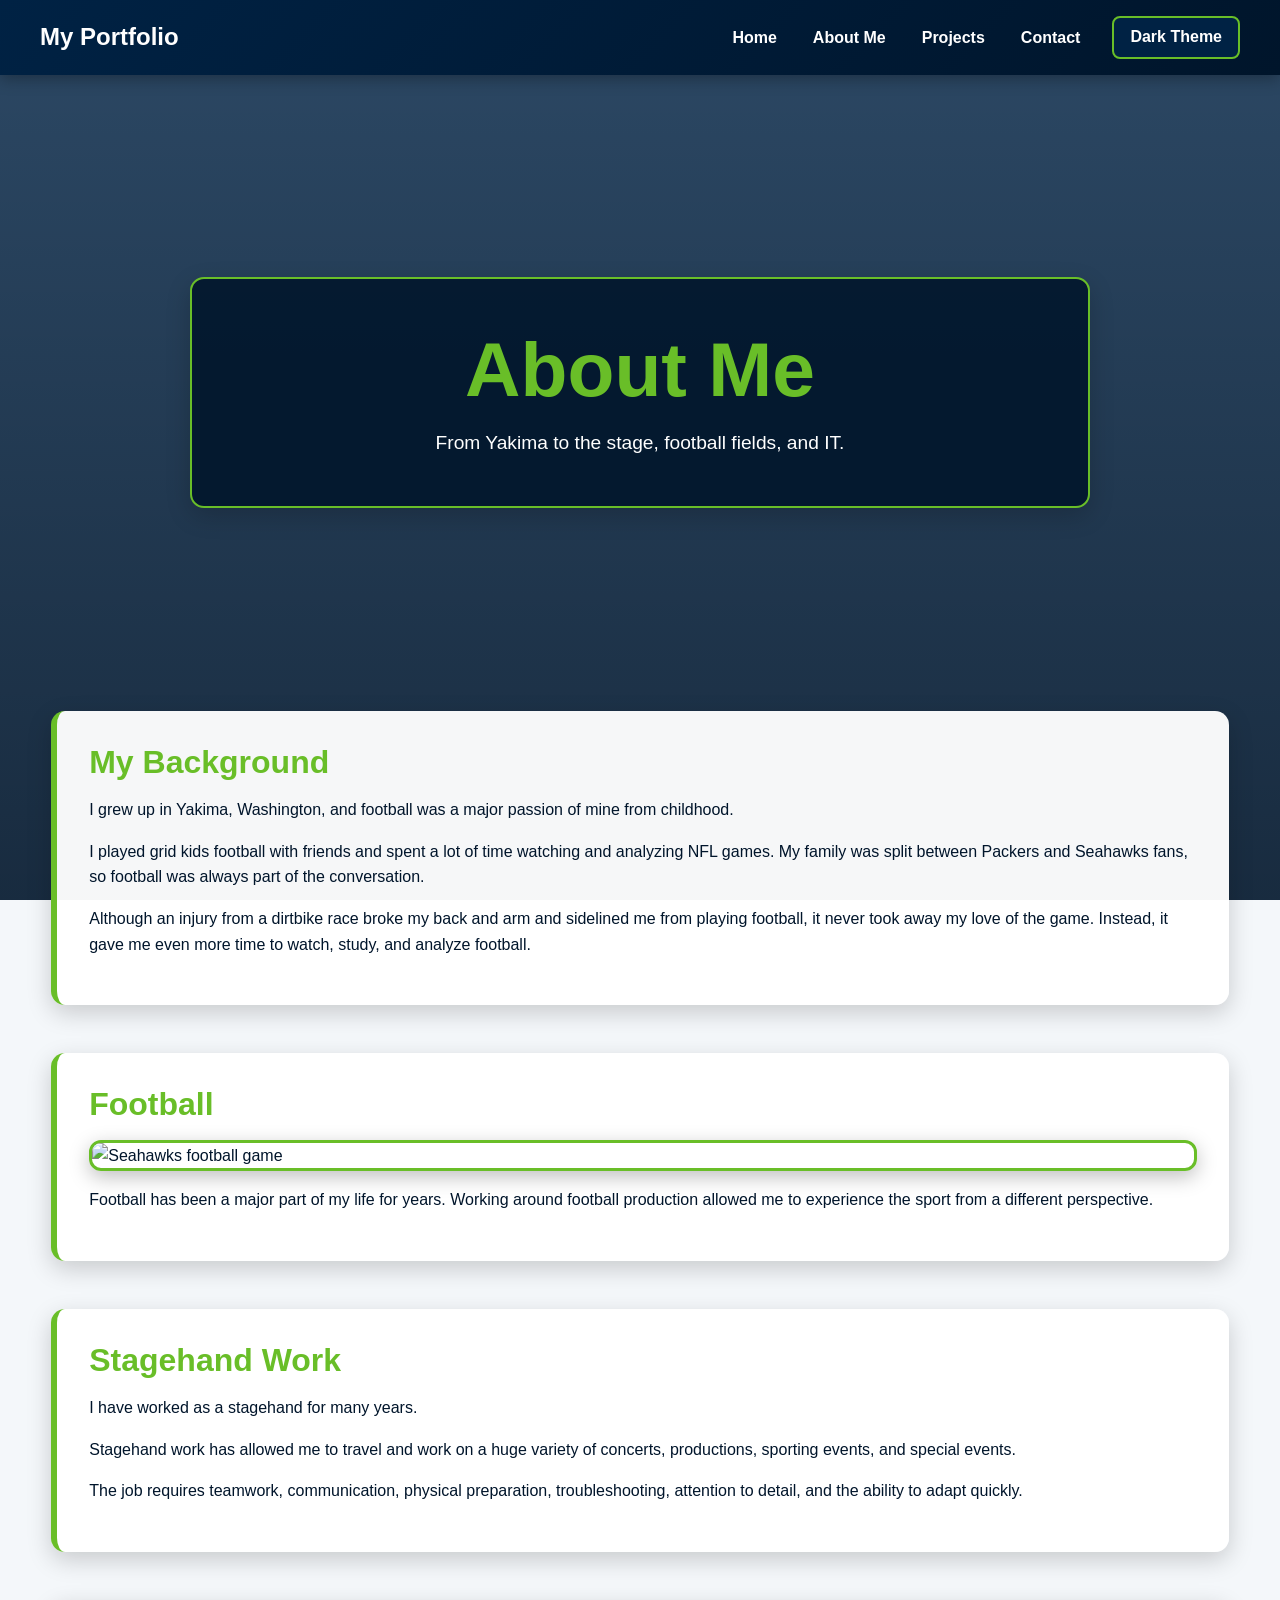
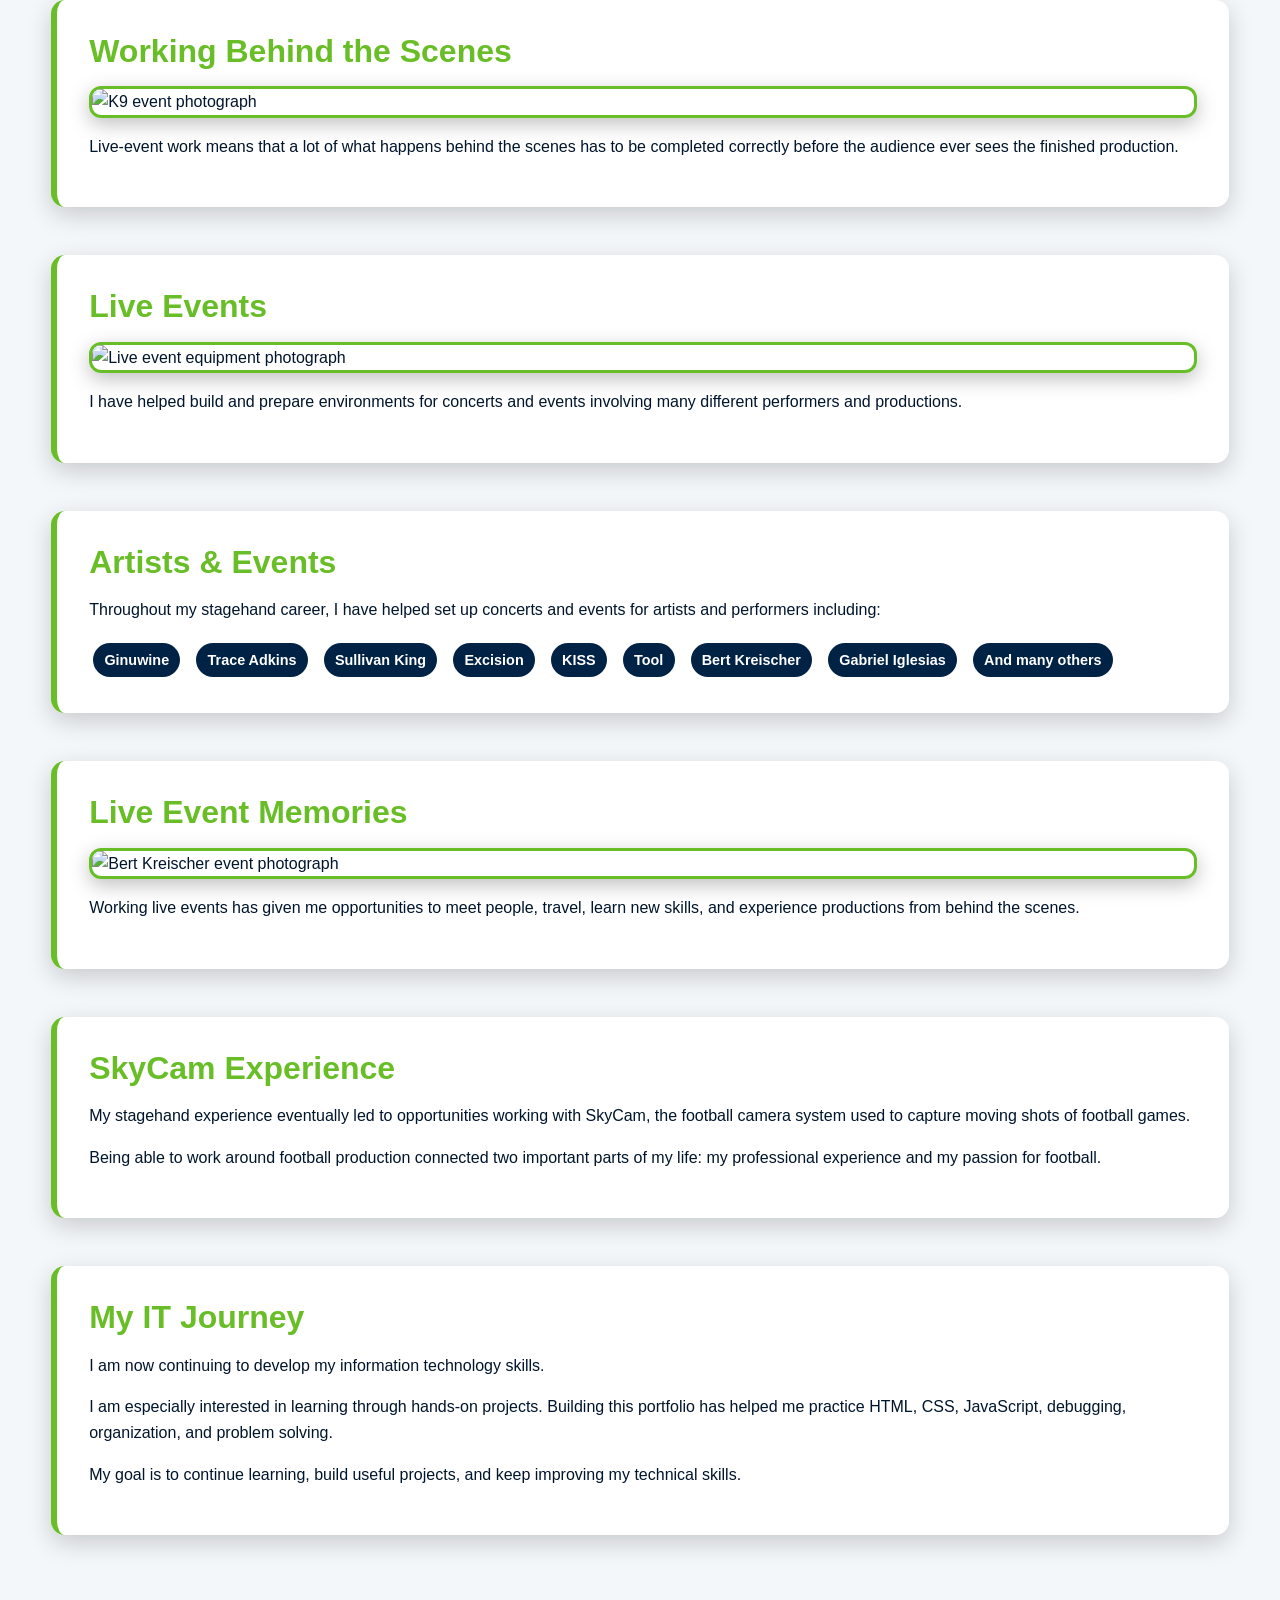
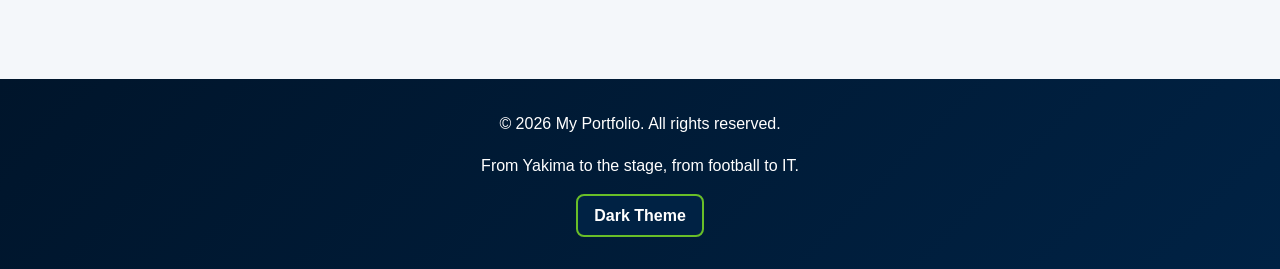
==== commit bdb088a5: "c" ====
--- a/about.html
+++ b/about.html
@@ -7,946 +7,477 @@
 
     <meta
         name="viewport"
-        content="width=device-width, initial-scale=1.0"
-    >
+        content="width=device-width, initial-scale=1.0">
 
     <meta
         name="description"
-        content="Learn more about Anthony's background, football passion, stagehand experience, production work, and transition into Information Technology."
-    >
-
-    <title>About Anthony | My Story</title>
-
-    <link
-        rel="preconnect"
-        href="https://fonts.googleapis.com"
-    >
-
-    <link
-        rel="preconnect"
-        href="https://fonts.gstatic.com"
-        crossorigin
-    >
-
-    <link
-        href="https://fonts.googleapis.com/css2?family=Montserrat:wght@400;500;600;700;800&family=Roboto:wght@400;500;700&display=swap"
-        rel="stylesheet"
-    >
-
-    <link
-        rel="stylesheet"
-        href="style.css"
-    >
-
-    <link
-        rel="stylesheet"
-    >
+        content="About me, my background, football passion, stagehand experience, and IT journey.">
+
+    <title>About Me | My Portfolio</title>
+
+    <link rel="stylesheet" href="style.css">
 
 </head>
 
+
 <body>
 
-<!-- The training arc continues. -->
-<!-- Hidden message: From Yakima to the stage, from the field to IT. Keep leveling up. -->
-<!-- A good crew makes the impossible look easy. A good developer does the same with bugs. -->
+    <!-- The training arc continues. -->
     <!-- Hidden message: From Yakima to the stage, from the field to IT. Keep leveling up. -->
     <!-- A good crew makes the impossible look easy. A good developer does the same with bugs. -->
 
-    <a
-        class="skip-link"
-        href="#main-content"
-    >
-        Skip to main content
-    </a>
-
-    <header class="site-header">
-
-        <div class="header-inner">
-
-            <a
-                class="brand"
-                href="index.html"
-            >
-
-                <span class="brand-mark">
-                    A
-                </span>
-
-                <span>
-                    <strong>ANTHONY</strong>
-                    <small>IT • PRODUCTION • TECHNOLOGY</small>
-                </span>
-
-            </a>
-
-            <nav
-                class="main-navigation"
-                aria-label="Main navigation"
-            >
-
-                <a href="index.html">
-                    Home
-                </a>
-
-                <a
-                    href="about.html"
-                    aria-current="page"
-                >
-                    About
-                </a>
-
-                <a href="projects.html">
-                    Projects
-                </a>
+
+    <!-- =====================================================
+         HEADER
+    ====================================================== -->
+
+    <header>
+
+        <div class="header-container">
+
+            <div class="logo">
+
+                <h1>
+                    My Portfolio
+                </h1>
+
+            </div>
+
+
+            <button
+                id="menuButton"
+                type="button"
+                aria-expanded="false"
+                aria-label="Open navigation menu">
+                Menu
+            </button>
+
+
+            <nav id="navMenu">
+
+                <ul>
+
+                    <li>
+                        <a href="index.html">
+                            Home
+                        </a>
+                    </li>
+
+                    <li>
+                        <a href="about.html">
+                            About Me
+                        </a>
+                    </li>
+
+                    <li>
+                        <a href="projects.html">
+                            Projects
+                        </a>
+                    </li>
+
+                    <li>
+                        <a href="index.html#contact">
+                            Contact
+                        </a>
+                    </li>
+
+                    <li>
+                        <button
+                            id="themeButton"
+                            class="theme-button"
+                            type="button"
+                            aria-label="Toggle dark mode">
+                            Dark Theme
+                        </button>
+                    </li>
+
+                </ul>
 
             </nav>
 
-            <button
-                id="themeButton"
-                class="theme-button"
-                type="button"
-            >
-                Dark Mode
-            </button>
-
         </div>
 
     </header>
 
 
-    <main id="main-content">
-
-        <!-- ABOUT HERO -->
-
-        <section class="about-hero">
-
-            <div class="about-hero-overlay">
-
-                <p class="eyebrow">
-                    THE STORY BEHIND THE WORK
-                </p>
+    <!-- =====================================================
+         MAIN
+    ====================================================== -->
+
+    <main>
+
+
+        <section class="hero">
+
+            <div class="hero-content">
 
                 <h1>
-                    A different path
-                    <span>into technology.</span>
+                    About Me
                 </h1>
 
                 <p>
-                    Football, production, special effects, live events,
-                    and now Information Technology.
-                </p>
-
-            </div>
-
-        </section>
-
-
-        <!-- PERSONAL STORY -->
-
-        <section class="story-section">
-
-            <div class="section-heading">
-
-                <p class="eyebrow">
-                    WHERE IT STARTED
-                </p>
-
-                <h2>
-                    Football was always part of the story.
-                </h2>
-
-            </div>
-
-            <div class="story-grid">
-
-                <div class="story-text">
-
-                    <p class="lead">
-                        I grew up in Yakima, Washington, and football
-                        became a major part of my life from an early age.
-                    </p>
-
-                    <p>
-                        I played grid kids football with friends and spent
-                        countless hours watching the NFL. Football was not
-                        just something I watched. I liked paying attention
-                        to what teams were doing and analyzing the game.
-                    </p>
-
-                    <p>
-                        My family had its own football rivalry. Some were
-                        Packers fans while others followed the Seahawks.
-                        That made football an even bigger part of our lives.
-                    </p>
-
-                    <p>
-                        Eventually, a dirtbike racing accident left me with
-                        a broken back and arm. That changed my ability to
-                        play football, but it did not change how much I
-                        cared about the sport.
-                    </p>
+                    From Yakima to the stage,
+                    football fields, and IT.
+                </p>
+
+            </div>
+
+        </section>
+
+
+        <!-- =================================================
+             BACKGROUND
+        ================================================== -->
+
+        <section>
+
+            <div class="content-card">
+
+                <h2>
+                    My Background
+                </h2>
+
+                <p>
+                    I grew up in Yakima, Washington,
+                    and football was a major passion
+                    of mine from childhood.
+                </p>
+
+                <p>
+                    I played grid kids football with
+                    friends and spent a lot of time
+                    watching and analyzing NFL games.
+                    My family was split between Packers
+                    and Seahawks fans, so football was
+                    always part of the conversation.
+                </p>
+
+                <p>
+                    Although an injury from a dirtbike
+                    race broke my back and arm and
+                    sidelined me from playing football,
+                    it never took away my love of the game.
+                    Instead, it gave me even more time to
+                    watch, study, and analyze football.
+                </p>
+
+            </div>
+
+        </section>
+
+
+        <!-- =================================================
+             FOOTBALL IMAGE
+        ================================================== -->
+
+        <section>
+
+            <div class="about-card">
+
+                <h2>
+                    Football
+                </h2>
+
+                <img
+                    class="about-image"
+                    src="images/seahawksgame.jpg"
+                    alt="Seahawks football game">
+
+                <p>
+                    Football has been a major part of
+                    my life for years. Working around
+                    football production allowed me to
+                    experience the sport from a different
+                    perspective.
+                </p>
+
+            </div>
+
+        </section>
+
+
+        <!-- =================================================
+             STAGEHAND
+        ================================================== -->
+
+        <section>
+
+            <div class="content-card">
+
+                <h2>
+                    Stagehand Work
+                </h2>
+
+                <p>
+                    I have worked as a stagehand for
+                    many years.
+                </p>
+
+                <p>
+                    Stagehand work has allowed me to
+                    travel and work on a huge variety
+                    of concerts, productions, sporting
+                    events, and special events.
+                </p>
+
+                <p>
+                    The job requires teamwork,
+                    communication, physical preparation,
+                    troubleshooting, attention to detail,
+                    and the ability to adapt quickly.
+                </p>
+
+            </div>
+
+        </section>
+
+
+        <!-- =================================================
+             K9
+        ================================================== -->
+
+        <section>
+
+            <div class="about-card">
+
+                <h2>
+                    Working Behind the Scenes
+                </h2>
+
+                <img
+                    class="about-image"
+                    src="images/k9.jpg"
+                    alt="K9 event photograph">
+
+                <p>
+                    Live-event work means that a lot of
+                    what happens behind the scenes has
+                    to be completed correctly before
+                    the audience ever sees the finished
+                    production.
+                </p>
+
+            </div>
+
+        </section>
+
+
+        <!-- =================================================
+             BASS
+        ================================================== -->
+
+        <section>
+
+            <div class="about-card">
+
+                <h2>
+                    Live Events
+                </h2>
+
+                <img
+                    class="about-image"
+                    src="images/bass.jpg"
+                    alt="Live event equipment photograph">
+
+                <p>
+                    I have helped build and prepare
+                    environments for concerts and
+                    events involving many different
+                    performers and productions.
+                </p>
+
+            </div>
+
+        </section>
+
+
+        <!-- =================================================
+             ARTISTS
+        ================================================== -->
+
+        <section>
+
+            <div class="content-card">
+
+                <h2>
+                    Artists & Events
+                </h2>
+
+                <p>
+                    Throughout my stagehand career,
+                    I have helped set up concerts and
+                    events for artists and performers
+                    including:
+                </p>
+
+                <div class="skills-container">
+
+                    <span class="tag">
+                        Ginuwine
+                    </span>
+
+                    <span class="tag">
+                        Trace Adkins
+                    </span>
+
+                    <span class="tag">
+                        Sullivan King
+                    </span>
+
+                    <span class="tag">
+                        Excision
+                    </span>
+
+                    <span class="tag">
+                        KISS
+                    </span>
+
+                    <span class="tag">
+                        Tool
+                    </span>
+
+                    <span class="tag">
+                        Bert Kreischer
+                    </span>
+
+                    <span class="tag">
+                        Gabriel Iglesias
+                    </span>
+
+                    <span class="tag">
+                        And many others
+                    </span>
 
                 </div>
 
-                <aside class="story-highlight">
-
-                    <span class="highlight-label">
-                        ORIGIN
-                    </span>
-
-                    <strong>
-                        Yakima,
-                        Washington
-                    </strong>
-
-                    <span>
-                        Football • Competition • Curiosity
-                    </span>
-
-                </aside>
-
-            </div>
-
-        </section>
-
-
-        <!-- TIMELINE -->
-
-        <section class="timeline-section">
-
-            <div class="section-heading centered">
-
-                <p class="eyebrow">
-                    THE TIMELINE
-                </p>
-
-                <h2>
-                    How one chapter led to another.
-                </h2>
-
-            </div>
-
-            <div class="timeline">
-
-                <article class="timeline-item">
-
-                    <div class="timeline-marker">
-                        01
-                    </div>
-
-                    <div class="timeline-content">
-
-                        <span class="timeline-label">
-                            EARLY YEARS
-                        </span>
-
-                        <h3>
-                            Football
-                        </h3>
-
-                        <p>
-                            Playing and watching football developed my
-                            interest in teamwork, competition, strategy,
-                            and analyzing what was happening around me.
-                        </p>
-
-                    </div>
-
-                </article>
-
-
-                <article class="timeline-item">
-
-                    <div class="timeline-marker">
-                        02
-                    </div>
-
-                    <div class="timeline-content">
-
-                        <span class="timeline-label">
-                            EXPERIENCE
-                        </span>
-
-                        <h3>
-                            Stagehand Work
-                        </h3>
-
-                        <p>
-                            Years of stagehand work exposed me to concerts,
-                            sporting events, production crews, equipment,
-                            safety procedures, and fast deadlines.
-                        </p>
-
-                    </div>
-
-                </article>
-
-
-                <article class="timeline-item">
-
-                    <div class="timeline-marker">
-                        03
-                    </div>
-
-                    <div class="timeline-content">
-
-                        <span class="timeline-label">
-                            PRODUCTION
-                        </span>
-
-                        <h3>
-                            JDL FX
-                        </h3>
-
-                        <p>
-                            Working with JDL FX gave me experience in the
-                            special effects side of live production and
-                            expanded my understanding of technical work.
-                        </p>
-
-                    </div>
-
-                </article>
-
-
-                <article class="timeline-item">
-
-                    <div class="timeline-marker">
-                        04
-                    </div>
-
-                    <div class="timeline-content">
-
-                        <span class="timeline-label">
-                            FOOTBALL PRODUCTION
-                        </span>
-
-                        <h3>
-                            SkyCam
-                        </h3>
-
-                        <p>
-                            My production experience eventually led to
-                            opportunities with SkyCam, working around the
-                            technology used to capture football games.
-                        </p>
-
-                    </div>
-
-                </article>
-
-
-                <article class="timeline-item current">
-
-                    <div class="timeline-marker">
-                        05
-                    </div>
-
-                    <div class="timeline-content">
-
-                        <span class="timeline-label">
-                            CURRENT ARC
-                        </span>
-
-                        <h3>
-                            Information Technology
-                        </h3>
-
-                        <p>
-                            I am now developing technical skills through
-                            Information Technology, including programming,
-                            web development, troubleshooting, and research.
-                        </p>
-
-                    </div>
-
-                </article>
-
-            </div>
-
-        </section>
-
-
-        <!-- EXPERIENCE -->
-
-        <section class="experience-detail-section">
-
-            <div class="section-heading">
-
-                <p class="eyebrow">
-                    WHAT I HAVE DONE
-                </p>
-
-                <h2>
-                    Work taught me skills that a classroom cannot.
-                </h2>
-
-            </div>
-
-            <div class="detail-grid">
-
-                <article class="detail-card">
-
-                    <span class="detail-icon">
-                        🎤
-                    </span>
-
-                    <h3>
-                        Concerts & Entertainment
-                    </h3>
-
-                    <p>
-                        I have helped set up concerts and events for a
-                        wide range of performers and productions.
-                    </p>
-
-                </article>
-
-
-                <article class="detail-card">
-
-                    <span class="detail-icon">
-                        🛠️
-                    </span>
-
-                    <h3>
-                        Technical Production
-                    </h3>
-
-                    <p>
-                        Production work required equipment awareness,
-                        preparation, physical problem solving, and
-                        communication with a crew.
-                    </p>
-
-                </article>
-
-
-                <article class="detail-card">
-
-                    <span class="detail-icon">
-                        ✈️
-                    </span>
-
-                    <h3>
-                        Travel
-                    </h3>
-
-                    <p>
-                        Stagehand opportunities allowed me to travel and
-                        work in different environments with different crews.
-                    </p>
-
-                </article>
-
-
-                <article class="detail-card">
-
-                    <span class="detail-icon">
-                        🧠
-                    </span>
-
-                    <h3>
-                        Adaptability
-                    </h3>
-
-                    <p>
-                        Live events taught me that plans change and problems
-                        need to be solved quickly without losing focus.
-                    </p>
-
-                </article>
-
-            </div>
-
-        </section>
-
-
-        <!-- GALLERY -->
-
-        <section class="gallery-section">
-
-            <div class="section-heading centered">
-
-                <p class="eyebrow">
-                    MOMENTS ALONG THE WAY
-                </p>
-
-                <h2>
-                    A few pieces of the journey.
-                </h2>
-
-            </div>
-
-            <div class="gallery-grid">
-
-                <figure class="gallery-item gallery-large">
-
-                    <img
-                        src="images/seahawksgame.jpg"
-                        alt="Football game experience"
-                    >
-
-                    <figcaption>
-                        <strong>
-                            Football
-                        </strong>
-
-                        <span>
-                            A sport that has been part of my story for years.
-                        </span>
-                    </figcaption>
-
-                </figure>
-
-
-                <figure class="gallery-item">
-
-                    <img
-                        src="images/k9.jpg"
-                        alt="Work and event experience"
-                    >
-
-                    <figcaption>
-                        <strong>
-                            Production
-                        </strong>
-
-                        <span>
-                            Real-world experience outside the classroom.
-                        </span>
-                    </figcaption>
-
-                </figure>
-
-
-                <figure class="gallery-item">
-
-                    <img
-                        src="images/bass.jpg"
-                        alt="Live music event"
-                    >
-
-                    <figcaption>
-                        <strong>
-                            Live Events
-                        </strong>
-
-                        <span>
-                            Working behind the scenes.
-                        </span>
-                    </figcaption>
-
-                </figure>
-
-
-                <figure class="gallery-item gallery-wide">
-
-                    <img
-                        src="images/Bert.jpg"
-                        alt="Entertainment event experience"
-                    >
-
-                    <figcaption>
-                        <strong>
-                            Entertainment
-                        </strong>
-
-                        <span>
-                            One of many experiences from live production work.
-                        </span>
-                    </figcaption>
-
-                </figure>
-
-            </div>
-
-        </section>
-
-
-        <!-- ARTISTS -->
-
-        <section class="artist-section">
-
-            <div class="section-heading">
-
-                <p class="eyebrow">
-                    LIVE ENTERTAINMENT
-                </p>
-
-                <h2>
-                    A lot happens behind the scenes.
-                </h2>
-
-                <p>
-                    Over the years I have helped prepare venues and events
-                    for many artists and performers, including:
-                </p>
-
-            </div>
-
-            <div class="artist-wall">
-
-                <span>
-                    Ginuwine
-                </span>
-
-                <span>
-                    Trace Adkins
-                </span>
-
-                <span>
-                    Sullivan King
-                </span>
-
-                <span>
-                    Excision
-                </span>
-
-                <span>
-                    KISS
-                </span>
-
-                <span>
-                    Tool
-                </span>
-
-                <span>
-                    Bert Kreischer
-                </span>
-
-                <span>
-                    Gabriel Iglesias
-                </span>
-
-                <span>
-                    + countless others
-                </span>
-
-            </div>
-
-        </section>
-
-
-        <!-- SKILLS -->
-
-        <section class="skills-story-section">
-
-            <div class="section-heading">
-
-                <p class="eyebrow">
-                    SKILLS FROM EXPERIENCE
-                </p>
-
-                <h2>
-                    What production taught me.
-                </h2>
-
-            </div>
-
-            <div class="skills-story-grid">
-
-                <div class="skill-story">
-
-                    <h3>
-                        Problem Solving
-                    </h3>
-
-                    <p>
-                        When something does not go according to plan,
-                        waiting is rarely an option. Production taught
-                        me to look for the next solution.
-                    </p>
-
-                </div>
-
-
-                <div class="skill-story">
-
-                    <h3>
-                        Teamwork
-                    </h3>
-
-                    <p>
-                        Live events depend on people communicating and
-                        doing their part. A strong crew makes difficult
-                        jobs possible.
-                    </p>
-
-                </div>
-
-
-                <div class="skill-story">
-
-                    <h3>
-                        Adaptability
-                    </h3>
-
-                    <p>
-                        Every event can bring unexpected changes.
-                        Learning to adapt has become one of my strongest
-                        professional skills.
-                    </p>
-
-                </div>
-
-
-                <div class="skill-story">
-
-                    <h3>
-                        Attention to Detail
-                    </h3>
-
-                    <p>
-                        Production requires preparation and awareness
-                        because small mistakes can create larger problems.
-                    </p>
-
-                </div>
-
-            </div>
-
-        </section>
-
-
-        <!-- PHILOSOPHY -->
-
-        <section class="philosophy-section">
-
-            <div class="philosophy-inner">
-
-                <span class="philosophy-number">
-                    05
-                </span>
-
-                <div>
-
-                    <p class="eyebrow">
-                        MY PHILOSOPHY
-                    </p>
-
-                    <h2>
-                        Keep learning. Keep building. Keep moving.
-                    </h2>
-
-                    <p>
-                        My career has never followed a perfectly straight
-                        line. That is something I have learned to value.
-                        Every experience added another skill, another
-                        perspective, or another reason to keep learning.
-                    </p>
-
-                    <p>
-                        Information Technology is the next chapter,
-                        not a replacement for everything that came before it.
-                    </p>
-
-                </div>
-
-            </div>
-
-        </section>
-
-
-        <!-- CONTACT -->
-
-        <section class="contact-section">
-
-            <div class="section-heading">
-
-                <p class="eyebrow">
-                    CONTACT
-                </p>
-
-                <h2>
-                    Let's connect.
-                </h2>
-
-                <p>
-                    Use the form below to send a message.
-                </p>
-
-            </div>
-
-            <form
-                id="contactForm"
-                novalidate
-            >
-
-                <fieldset>
-
-                    <legend>
-                        Contact Information
-                    </legend>
-
-                    <div class="form-group">
-
-                        <label for="name-id-input">
-                            Name
-                        </label>
-
-                        <input
-                            id="name-id-input"
-                            name="name"
-                            type="text"
-                            autocomplete="name"
-                            required
-                        >
-
-                        <span
-                            id="nameError"
-                            class="error-message"
-                            aria-live="polite"
-                        ></span>
-
-                    </div>
-
-
-                    <div class="form-group">
-
-                        <label for="email-id">
-                            Email
-                        </label>
-
-                        <input
-                            id="email-id"
-                            name="email"
-                            type="email"
-                            autocomplete="email"
-                            required
-                        >
-
-                        <span
-                            id="emailError"
-                            class="error-message"
-                            aria-live="polite"
-                        ></span>
-
-                    </div>
-
-
-                    <div class="form-group">
-
-                        <label for="phone">
-                            Phone
-                        </label>
-
-                        <input
-                            id="phone"
-                            name="phone"
-                            type="tel"
-                            autocomplete="tel"
-                        >
-
-                        <span
-                            id="phoneError"
-                            class="error-message"
-                            aria-live="polite"
-                        ></span>
-
-                    </div>
-
-
-                    <div class="form-group">
-
-                        <label for="subject">
-                            Subject
-                        </label>
-
-                        <input
-                            id="subject"
-                            name="subject"
-                            type="text"
-                            required
-                        >
-
-                        <span
-                            id="subjectError"
-                            class="error-message"
-                            aria-live="polite"
-                        ></span>
-
-                    </div>
-
-
-                    <div class="form-group">
-
-                        <label for="message">
-                            Message
-                        </label>
-
-                        <textarea
-                            id="message"
-                            name="message"
-                            required
-                        ></textarea>
-
-                        <span
-                            id="messageError"
-                            class="error-message"
-                            aria-live="polite"
-                        ></span>
-
-                    </div>
-
-                    <button
-                        type="submit"
-                        class="primary-button form-button"
-                    >
-                        Send Message
-                    </button>
-
-                    <p
-                        id="formMessage"
-                        aria-live="polite"
-                    ></p>
-
-                </fieldset>
-
-            </form>
+            </div>
+
+        </section>
+
+
+        <!-- =================================================
+             BERT PHOTO
+        ================================================== -->
+
+        <section>
+
+            <div class="about-card">
+
+                <h2>
+                    Live Event Memories
+                </h2>
+
+                <img
+                    class="about-image"
+                    src="images/Bert.jpg"
+                    alt="Bert Kreischer event photograph">
+
+                <p>
+                    Working live events has given me
+                    opportunities to meet people, travel,
+                    learn new skills, and experience
+                    productions from behind the scenes.
+                </p>
+
+            </div>
+
+        </section>
+
+
+        <!-- =================================================
+             SKYCAM
+        ================================================== -->
+
+        <section>
+
+            <div class="content-card">
+
+                <h2>
+                    SkyCam Experience
+                </h2>
+
+                <p>
+                    My stagehand experience eventually
+                    led to opportunities working with
+                    SkyCam, the football camera system
+                    used to capture moving shots of
+                    football games.
+                </p>
+
+                <p>
+                    Being able to work around football
+                    production connected two important
+                    parts of my life: my professional
+                    experience and my passion for football.
+                </p>
+
+            </div>
+
+        </section>
+
+
+        <!-- =================================================
+             IT JOURNEY
+        ================================================== -->
+
+        <section>
+
+            <div class="content-card">
+
+                <h2>
+                    My IT Journey
+                </h2>
+
+                <p>
+                    I am now continuing to develop my
+                    information technology skills.
+                </p>
+
+                <p>
+                    I am especially interested in
+                    learning through hands-on projects.
+                    Building this portfolio has helped
+                    me practice HTML, CSS, JavaScript,
+                    debugging, organization, and
+                    problem solving.
+                </p>
+
+                <p>
+                    My goal is to continue learning,
+                    build useful projects, and keep
+                    improving my technical skills.
+                </p>
+
+            </div>
 
         </section>
 
     </main>
 
 
-    <footer class="site-footer">
-
-        <div class="footer-inner">
-
-            <div>
-
-                <strong>
-                    ANTHONY
-                </strong>
-
-                <p>
-                    From the field to the stage to technology.
-                </p>
-
-            </div>
-
-            <div class="footer-links">
-
-                <a href="index.html">
-                    Home
-                </a>
-
-                <a href="about.html">
-                    About
-                </a>
-
-                <a href="projects.html">
-                    Projects
-                </a>
-
-            </div>
-
-            <p class="copyright">
-                &copy; <span id="year"></span> Anthony's Portfolio
-            </p>
-
-        </div>
+    <!-- =====================================================
+         FOOTER
+    ====================================================== -->
+
+    <footer>
+
+        <p>
+            &copy;
+            <span id="year"></span>
+            My Portfolio. All rights reserved.
+        </p>
+
+        <p>
+            From Yakima to the stage,
+            from football to IT.
+        </p>
+
+        <button
+            id="themeButton"
+            type="button"
+            aria-label="Toggle dark mode">
+            Dark Theme
+        </button>
 
     </footer>
 
--- a/style.css
+++ b/style.css
@@ -1,37 +1,14 @@
-@import url('https://fonts.googleapis.com/css2?family=Montserrat:wght@400;500;600;700;800&family=Roboto:wght@400;500;700&display=swap');
-
-
-/* =========================================================
-   VARIABLES
-========================================================= */
-
 :root {
-
     --navy: #002244;
     --dark-navy: #00152B;
     --green: #69BE28;
     --gray: #A5ACAF;
-
-    --white: #FFFFFF;
-    --light: #F3F5F6;
-    --light-gray: #E5E8EA;
-
-    --text: #14202B;
-    --muted: #56636F;
-
-    --danger: #A00000;
-    --success: #236B00;
-
-    --shadow:
-        0 14px 35px rgba(0, 0, 0, 0.16);
-
-    --shadow-heavy:
-        0 20px 50px rgba(0, 0, 0, 0.24);
-
-    --radius: 18px;
-
-    --transition:
-        0.25s ease;
+    --white: #ffffff;
+    --black: #000000;
+    --light-bg: #f4f7fa;
+    --card-bg: rgba(255, 255, 255, 0.96);
+    --shadow: 0 8px 25px rgba(0, 0, 0, 0.18);
+    --radius: 14px;
 }
 
 
@@ -41,6 +18,8 @@
 
 * {
     box-sizing: border-box;
+    margin: 0;
+    padding: 0;
 }
 
 
@@ -50,28 +29,34 @@
 
 
 body {
-    margin: 0;
+    font-family: Arial, Helvetica, sans-serif;
+
+    line-height: 1.6;
 
     min-height: 100vh;
 
-    font-family:
-        'Roboto',
-        sans-serif;
-
-    line-height: 1.65;
-
-    color: var(--text);
-
-    background:
+    color: var(--dark-navy);
+
+    background-color: var(--light-bg);
+
+    background-image:
         linear-gradient(
-            135deg,
-            #F3F5F6,
-            #DDE2E5
-        );
+            rgba(0, 34, 68, 0.82),
+            rgba(0, 21, 43, 0.90)
+        ),
+        url("images/Seahawks1.jpg");
+
+    background-size: cover;
+
+    background-position: center;
+
+    background-attachment: fixed;
+
+    background-repeat: no-repeat;
 
     transition:
-        background-color var(--transition),
-        color var(--transition);
+        background-color 0.3s ease,
+        color 0.3s ease;
 }
 
 
@@ -79,141 +64,26 @@
     display: block;
 
     max-width: 100%;
+
+    height: auto;
 }
 
 
 a {
-    color: inherit;
-}
-
-
-button,
-input,
-textarea,
-select {
-    font: inherit;
-}
-
-
-/* =========================================================
-   TYPOGRAPHY
-========================================================= */
-
-h1,
-h2,
-h3,
-h4 {
-    margin-top: 0;
-
-    font-family:
-        'Montserrat',
-        sans-serif;
-
-    line-height: 1.15;
-}
-
-
-h1 {
-    font-size: clamp(
-        2.8rem,
-        7vw,
-        5.8rem
-    );
-
-    font-weight: 800;
-}
-
-
-h2 {
-    font-size: clamp(
-        2rem,
-        4vw,
-        3.4rem
-    );
-
-    font-weight: 800;
-}
-
-
-h3 {
-    font-size: 1.35rem;
-
-    font-weight: 700;
-}
-
-
-p {
-    margin-top: 0;
-}
-
-
-.lead {
-    font-size: 1.25rem;
-
-    font-weight: 500;
-
-    color: var(--muted);
-}
-
-
-.eyebrow {
-    margin-bottom: 12px;
-
+    color: var(--navy);
+
+    text-decoration: none;
+}
+
+
+a:hover {
     color: var(--green);
-
-    font-family:
-        'Montserrat',
-        sans-serif;
-
-    font-size: 0.78rem;
-
-    font-weight: 800;
-
-    letter-spacing: 0.18em;
-
-    text-transform: uppercase;
-}
-
-
-/* =========================================================
-   ACCESSIBILITY
-========================================================= */
-
-.skip-link {
-    position: fixed;
-
-    left: -9999px;
-
-    top: 15px;
-
-    z-index: 9999;
-
-    padding: 12px 18px;
-
-    color: var(--white);
-
-    background: var(--navy);
-
-    border: 3px solid var(--green);
-
-    border-radius: 8px;
-
-    text-decoration: none;
-
-    font-weight: 700;
-}
-
-
-.skip-link:focus {
-    left: 15px;
-}
-
-
-:focus-visible {
-    outline:
-        3px solid var(--green);
-
-    outline-offset: 4px;
+}
+
+
+ul,
+ol {
+    padding-left: 1.5rem;
 }
 
 
@@ -221,1340 +91,14 @@
    HEADER
 ========================================================= */
 
-.site-header {
+header {
     position: sticky;
 
     top: 0;
 
     z-index: 1000;
 
-    background:
-        rgba(
-            0,
-            34,
-            68,
-            0.97
-        );
-
-    border-bottom:
-        3px solid var(--green);
-
-    box-shadow:
-        0 8px 25px rgba(
-            0,
-            0,
-            0,
-            0.18
-        );
-}
-
-
-.header-inner {
-    width: min(
-        1180px,
-        calc(100% - 32px)
-    );
-
-    min-height: 82px;
-
-    margin: 0 auto;
-
-    display: flex;
-
-    align-items: center;
-
-    justify-content: space-between;
-
-    gap: 25px;
-}
-
-
-.brand {
-    display: flex;
-
-    align-items: center;
-
-    gap: 12px;
-
-    color: var(--white);
-
-    text-decoration: none;
-}
-
-
-.brand-mark {
-    width: 46px;
-
-    height: 46px;
-
-    display: grid;
-
-    place-items: center;
-
-    color: var(--navy);
-
-    background: var(--green);
-
-    border-radius: 50%;
-
-    font-family:
-        'Montserrat',
-        sans-serif;
-
-    font-size: 1.4rem;
-
-    font-weight: 800;
-}
-
-
-.brand strong,
-.brand small {
-    display: block;
-}
-
-
-.brand strong {
-    font-family:
-        'Montserrat',
-        sans-serif;
-
-    font-size: 1rem;
-
-    letter-spacing: 0.08em;
-}
-
-
-.brand small {
-    margin-top: 2px;
-
-    color: #C8D0D5;
-
-    font-size: 0.62rem;
-
-    letter-spacing: 0.08em;
-}
-
-
-.main-navigation {
-    display: flex;
-
-    align-items: center;
-
-    gap: 5px;
-}
-
-
-.main-navigation a {
-    padding: 9px 15px;
-
-    color: var(--white);
-
-    border-radius: 8px;
-
-    text-decoration: none;
-
-    font-family:
-        'Montserrat',
-        sans-serif;
-
-    font-size: 0.9rem;
-
-    font-weight: 700;
-
-    transition:
-        background var(--transition),
-        color var(--transition),
-        transform var(--transition);
-}
-
-
-.main-navigation a:hover,
-.main-navigation a:focus-visible,
-.main-navigation a[aria-current="page"] {
-    color: var(--navy);
-
-    background: var(--green);
-
-    transform: translateY(-2px);
-}
-
-
-.theme-button {
-    padding: 9px 13px;
-
-    color: var(--white);
-
-    background: transparent;
-
-    border:
-        1px solid
-        rgba(
-            255,
-            255,
-            255,
-            0.35
-        );
-
-    border-radius: 8px;
-
-    cursor: pointer;
-
-    font-size: 0.82rem;
-
-    font-weight: 700;
-
-    transition:
-        background var(--transition),
-        border-color var(--transition);
-}
-
-
-.theme-button:hover {
-    background:
-        rgba(
-            255,
-            255,
-            255,
-            0.1
-        );
-
-    border-color: var(--green);
-}
-
-
-/* =========================================================
-   MAIN
-========================================================= */
-
-main {
-    width: 100%;
-}
-
-
-section {
-    width: min(
-        1180px,
-        calc(100% - 32px)
-    );
-
-    margin: 0 auto 30px;
-
-    padding: 70px 60px;
-
-    border-radius: var(--radius);
-
-    background:
-        rgba(
-            255,
-            255,
-            255,
-            0.96
-        );
-
-    box-shadow: var(--shadow);
-
-    overflow: hidden;
-}
-
-
-.section-heading {
-    max-width: 760px;
-
-    margin-bottom: 45px;
-}
-
-
-.section-heading.centered {
-    margin-right: auto;
-
-    margin-left: auto;
-
-    text-align: center;
-}
-
-
-.section-heading h2 {
-    margin-bottom: 18px;
-
-    color: var(--navy);
-}
-
-
-.section-heading p:not(.eyebrow) {
-    color: var(--muted);
-}
-
-
-/* =========================================================
-   BUTTONS
-========================================================= */
-
-.primary-button,
-.secondary-button {
-    display: inline-flex;
-
-    align-items: center;
-
-    justify-content: center;
-
-    min-height: 48px;
-
-    padding: 12px 22px;
-
-    border-radius: 9px;
-
-    text-decoration: none;
-
-    font-family:
-        'Montserrat',
-        sans-serif;
-
-    font-size: 0.9rem;
-
-    font-weight: 800;
-
-    cursor: pointer;
-
-    transition:
-        transform var(--transition),
-        background var(--transition),
-        color var(--transition),
-        box-shadow var(--transition);
-}
-
-
-.primary-button {
-    color: var(--navy);
-
-    background: var(--green);
-
-    border:
-        2px solid
-        var(--green);
-}
-
-
-.secondary-button {
-    color: var(--navy);
-
-    background: transparent;
-
-    border:
-        2px solid
-        var(--navy);
-}
-
-
-.primary-button:hover,
-.secondary-button:hover {
-    transform: translateY(-3px);
-
-    box-shadow:
-        0 10px 22px
-        rgba(
-            0,
-            34,
-            68,
-            0.2
-        );
-}
-
-
-.secondary-button:hover {
-    color: var(--white);
-
-    background: var(--navy);
-}
-
-
-/* =========================================================
-   HERO
-========================================================= */
-
-.hero-section {
-    min-height: 680px;
-
-    margin-top: 30px;
-
-    display: flex;
-
-    align-items: center;
-
-    justify-content: space-between;
-
-    gap: 50px;
-
-    color: var(--white);
-
-    background:
-        linear-gradient(
-            120deg,
-            rgba(
-                0,
-                21,
-                43,
-                0.98
-            ),
-            rgba(
-                0,
-                34,
-                68,
-                0.92
-            )
-        );
-
-    border:
-        1px solid
-        rgba(
-            255,
-            255,
-            255,
-            0.08
-        );
-
-    position: relative;
-}
-
-
-.hero-section::before {
-    content: "";
-
-    position: absolute;
-
-    width: 420px;
-
-    height: 420px;
-
-    right: -120px;
-
-    top: -100px;
-
-    border:
-        70px solid
-        rgba(
-            105,
-            190,
-            40,
-            0.08
-        );
-
-    border-radius: 50%;
-}
-
-
-.hero-section::after {
-    content: "";
-
-    position: absolute;
-
-    width: 300px;
-
-    height: 6px;
-
-    left: 0;
-
-    bottom: 0;
-
-    background: var(--green);
-}
-
-
-.hero-content {
-    max-width: 780px;
-
-    position: relative;
-
-    z-index: 2;
-}
-
-
-.hero-content h1 {
-    margin-bottom: 25px;
-}
-
-
-.hero-content h1 span {
-    display: block;
-
-    color: var(--green);
-}
-
-
-.hero-text {
-    max-width: 700px;
-
-    color: #DCE3E8;
-
-    font-size: 1.18rem;
-}
-
-
-.hero-buttons {
-    margin-top: 35px;
-
-    display: flex;
-
-    flex-wrap: wrap;
-
-    gap: 14px;
-}
-
-
-.hero-badge {
-    width: 190px;
-
-    height: 190px;
-
-    flex-shrink: 0;
-
-    display: flex;
-
-    flex-direction: column;
-
-    justify-content: center;
-
-    align-items: center;
-
-    color: var(--white);
-
-    border:
-        2px solid
-        var(--green);
-
-    border-radius: 50%;
-
-    background:
-        rgba(
-            105,
-            190,
-            40,
-            0.08
-        );
-
-    transform: rotate(6deg);
-
-    position: relative;
-
-    z-index: 2;
-}
-
-
-.badge-number {
-    color: var(--green);
-
-    font-size: 0.8rem;
-
-    font-weight: 800;
-
-    letter-spacing: 0.2em;
-}
-
-
-.badge-text {
-    margin-top: 7px;
-
-    text-align: center;
-
-    font-family:
-        'Montserrat',
-        sans-serif;
-
-    font-size: 1rem;
-
-    line-height: 1.1;
-}
-
-
-.badge-text strong {
-    color: var(--green);
-
-    font-size: 2rem;
-}
-
-
-/* =========================================================
-   INTRO
-========================================================= */
-
-.intro-grid {
-    display: grid;
-
-    grid-template-columns:
-        minmax(0, 2fr)
-        minmax(280px, 1fr);
-
-    gap: 50px;
-
-    align-items: start;
-}
-
-
-.intro-main p {
-    max-width: 760px;
-}
-
-
-.quote-card {
-    padding: 35px;
-
-    color: var(--white);
-
-    background:
-        linear-gradient(
-            145deg,
-            var(--navy),
-            var(--dark-navy)
-        );
-
-    border-radius: 15px;
-
-    border-left:
-        6px solid
-        var(--green);
-
-    box-shadow: var(--shadow);
-}
-
-
-.quote-mark {
-    display: block;
-
-    color: var(--green);
-
-    font-family:
-        Georgia,
-        serif;
-
-    font-size: 5rem;
-
-    line-height: 0.6;
-}
-
-
-.quote-card p {
-    font-size: 1.1rem;
-}
-
-
-.quote-author {
-    color: var(--gray);
-
-    font-size: 0.85rem;
-}
-
-
-/* =========================================================
-   JOURNEY
-========================================================= */
-
-.journey-section {
-    background:
-        linear-gradient(
-            145deg,
-            var(--navy),
-            var(--dark-navy)
-        );
-
-    color: var(--white);
-}
-
-
-.journey-section .section-heading h2 {
-    color: var(--white);
-}
-
-
-.journey-section .section-heading p:not(.eyebrow) {
-    color: #C9D2D8;
-}
-
-
-.journey-grid {
-    display: grid;
-
-    grid-template-columns:
-        repeat(
-            5,
-            1fr
-        );
-
-    gap: 15px;
-}
-
-
-.journey-card {
-    min-height: 310px;
-
-    padding: 25px;
-
-    position: relative;
-
-    background:
-        rgba(
-            255,
-            255,
-            255,
-            0.06
-        );
-
-    border:
-        1px solid
-        rgba(
-            255,
-            255,
-            255,
-            0.12
-        );
-
-    border-radius: 14px;
-
-    transition:
-        transform var(--transition),
-        background var(--transition);
-}
-
-
-.journey-card:hover {
-    transform: translateY(-7px);
-
-    background:
-        rgba(
-            105,
-            190,
-            40,
-            0.12
-        );
-}
-
-
-.journey-card.active {
-    background:
-        rgba(
-            105,
-            190,
-            40,
-            0.13
-        );
-
-    border-color: var(--green);
-}
-
-
-.chapter-number {
-    position: absolute;
-
-    top: 15px;
-
-    right: 18px;
-
-    color: var(--green);
-
-    font-family:
-        'Montserrat',
-        sans-serif;
-
-    font-size: 0.72rem;
-
-    font-weight: 800;
-}
-
-
-.chapter-icon {
-    margin-top: 15px;
-
-    margin-bottom: 25px;
-
-    font-size: 2.4rem;
-}
-
-
-.journey-card h3 {
-    color: var(--green);
-}
-
-
-.journey-card p {
-    color: #D4DCE1;
-
-    font-size: 0.92rem;
-}
-
-
-/* =========================================================
-   EXPERIENCE
-========================================================= */
-
-.experience-grid {
-    display: grid;
-
-    grid-template-columns:
-        repeat(
-            3,
-            1fr
-        );
-
-    gap: 22px;
-}
-
-
-.experience-card {
-    padding: 30px;
-
-    background:
-        linear-gradient(
-            145deg,
-            #FFFFFF,
-            #EEF1F2
-        );
-
-    border:
-        1px solid
-        var(--light-gray);
-
-    border-top:
-        5px solid
-        var(--navy);
-
-    border-bottom:
-        5px solid
-        var(--green);
-
-    border-radius: 14px;
-
-    transition:
-        transform var(--transition),
-        box-shadow var(--transition);
-}
-
-
-.experience-card:hover {
-    transform: translateY(-7px);
-
-    box-shadow: var(--shadow);
-}
-
-
-.experience-top {
-    display: flex;
-
-    align-items: center;
-
-    justify-content: space-between;
-
-    gap: 15px;
-
-    margin-bottom: 25px;
-}
-
-
-.experience-icon {
-    font-size: 2rem;
-}
-
-
-.experience-label {
-    color: var(--navy);
-
-    font-family:
-        'Montserrat',
-        sans-serif;
-
-    font-size: 0.68rem;
-
-    font-weight: 800;
-
-    letter-spacing: 0.12em;
-}
-
-
-.experience-card h3 {
-    color: var(--navy);
-}
-
-
-.experience-card p {
-    color: var(--muted);
-}
-
-
-.experience-card ul {
-    padding-left: 20px;
-
-    color: var(--text);
-}
-
-
-.experience-card li {
-    margin-bottom: 7px;
-}
-
-
-/* =========================================================
-   PHOTO STRIP
-========================================================= */
-
-.photo-strip-section {
-    padding: 25px;
-
-    background: var(--navy);
-}
-
-
-.photo-strip {
-    display: grid;
-
-    grid-template-columns:
-        2fr
-        1fr
-        1fr
-        1fr;
-
-    gap: 12px;
-}
-
-
-.photo-card {
-    min-height: 280px;
-
-    margin: 0;
-
-    overflow: hidden;
-
-    position: relative;
-
-    border-radius: 12px;
-
-    background: var(--dark-navy);
-}
-
-
-.photo-card.large {
-    min-height: 390px;
-}
-
-
-.photo-card img {
-    width: 100%;
-
-    height: 100%;
-
-    object-fit: cover;
-
-    transition:
-        transform 0.5s ease;
-}
-
-
-.photo-card:hover img {
-    transform: scale(1.06);
-}
-
-
-.photo-card::after {
-    content: "";
-
-    position: absolute;
-
-    inset: 0;
-
-    background:
-        linear-gradient(
-            transparent 45%,
-            rgba(
-                0,
-                0,
-                0,
-                0.85
-            )
-        );
-}
-
-
-.photo-card figcaption {
-    position: absolute;
-
-    left: 18px;
-
-    right: 18px;
-
-    bottom: 18px;
-
-    z-index: 2;
-
-    color: var(--white);
-
-    font-family:
-        'Montserrat',
-        sans-serif;
-
-    font-weight: 600;
-}
-
-
-.photo-card figcaption span {
-    display: block;
-
-    margin-bottom: 4px;
-
-    color: var(--green);
-
-    font-size: 0.65rem;
-
-    font-weight: 800;
-
-    letter-spacing: 0.15em;
-}
-
-
-/* =========================================================
-   WHY IT
-========================================================= */
-
-.why-it-section {
-    color: var(--white);
-
-    background:
-        linear-gradient(
-            135deg,
-            var(--navy),
-            #07395D
-        );
-}
-
-
-.why-it-content {
-    display: grid;
-
-    grid-template-columns:
-        minmax(0, 2fr)
-        minmax(250px, 1fr);
-
-    gap: 70px;
-
-    align-items: center;
-}
-
-
-.why-it-content h2 {
-    color: var(--white);
-}
-
-
-.why-it-content p:not(.eyebrow) {
-    color: #D8E0E5;
-}
-
-
-.why-it-content .lead {
-    color: var(--green);
-}
-
-
-.level-up-card {
-    min-height: 360px;
-
-    padding: 35px;
-
-    display: flex;
-
-    flex-direction: column;
-
-    align-items: center;
-
-    justify-content: center;
-
-    text-align: center;
-
-    border:
-        1px solid
-        rgba(
-            105,
-            190,
-            40,
-            0.5
-        );
-
-    border-radius: 18px;
-
-    background:
-        rgba(
-            0,
-            21,
-            43,
-            0.5
-        );
-}
-
-
-.level-label {
-    color: var(--green);
-
-    font-family:
-        'Montserrat',
-        sans-serif;
-
-    font-size: 0.75rem;
-
-    font-weight: 800;
-
-    letter-spacing: 0.18em;
-}
-
-
-.level-circle {
-    width: 145px;
-
-    height: 145px;
-
-    margin: 25px 0;
-
-    display: grid;
-
-    place-items: center;
-
-    border:
-        8px solid
-        var(--green);
-
-    border-radius: 50%;
-
-    box-shadow:
-        0 0 0 10px
-        rgba(
-            105,
-            190,
-            40,
-            0.08
-        );
-}
-
-
-.level-circle strong {
-    color: var(--white);
-
-    font-family:
-        'Montserrat',
-        sans-serif;
-
-    font-size: 2.5rem;
-}
-
-
-.level-up-card p {
-    margin: 0;
-
-    color: var(--white) !important;
-
-    font-family:
-        'Montserrat',
-        sans-serif;
-
-    font-weight: 700;
-}
-
-
-/* =========================================================
-   INTERACTIVE
-========================================================= */
-
-.interactive-grid {
-    display: grid;
-
-    grid-template-columns:
-        repeat(
-            2,
-            1fr
-        );
-
-    gap: 25px;
-}
-
-
-.interactive-card {
-    padding: 30px;
-
-    border:
-        1px solid
-        var(--light-gray);
-
-    border-left:
-        5px solid
-        var(--green);
-
-    border-radius: 14px;
-
-    background:
-        var(--light);
-}
-
-
-.interactive-card h3 {
-    color: var(--navy);
-}
-
-
-.interactive-card p {
-    color: var(--muted);
-}
-
-
-/* =========================================================
-   QUOTES
-========================================================= */
-
-.quote-result {
-    min-height: 70px;
-
-    margin-top: 18px;
-
-    padding: 18px;
-
-    color: var(--navy);
-
-    background:
-        rgba(
-            0,
-            34,
-            68,
-            0.06
-        );
-
-    border-left:
-        5px solid
-        var(--green);
-
-    border-radius: 9px;
-}
-
-
-/* =========================================================
-   FEATURED PROJECTS
-========================================================= */
-
-.featured-grid {
-    display: grid;
-
-    grid-template-columns:
-        repeat(
-            3,
-            1fr
-        );
-
-    gap: 22px;
-}
-
-
-.featured-card {
-    padding: 30px;
-
-    position: relative;
-
-    background:
-        linear-gradient(
-            145deg,
-            #FFFFFF,
-            #EEF1F2
-        );
-
-    border-radius: 14px;
-
-    border:
-        1px solid
-        var(--light-gray);
-
-    transition:
-        transform var(--transition),
-        box-shadow var(--transition);
-}
-
-
-.featured-card:hover {
-    transform: translateY(-7px);
-
-    box-shadow: var(--shadow);
-}
-
-
-.project-number {
-    display: inline-block;
-
-    margin-bottom: 25px;
-
-    color: var(--green);
-
-    font-family:
-        'Montserrat',
-        sans-serif;
-
-    font-size: 0.75rem;
-
-    font-weight: 800;
-}
-
-
-.featured-card h3 {
-    color: var(--navy);
-}
-
-
-.featured-card p {
-    color: var(--muted);
-}
-
-
-.tag-row,
-.tech-stack {
-    display: flex;
-
-    flex-wrap: wrap;
-
-    gap: 7px;
-
-    margin-top: 20px;
-}
-
-
-.tag-row span,
-.tech-stack span {
-    padding: 5px 9px;
-
-    color: var(--navy);
-
-    background:
-        rgba(
-            105,
-            190,
-            40,
-            0.16
-        );
-
-    border-radius: 5px;
-
-    font-size: 0.7rem;
-
-    font-weight: 700;
-}
-
-
-.center-button {
-    margin-top: 35px;
-
-    text-align: center;
-}
-
-
-/* =========================================================
-   CAPSTONE
-========================================================= */
-
-.capstone-section {
-    display: flex;
-
-    align-items: center;
-
-    justify-content: space-between;
-
-    gap: 30px;
+    padding: 1rem 2rem;
 
     color: var(--white);
 
@@ -1565,160 +109,460 @@
             var(--dark-navy)
         );
 
+    box-shadow:
+        0 4px 15px rgba(0, 0, 0, 0.3);
+}
+
+
+.header-container {
+    width: min(1200px, 100%);
+
+    margin: auto;
+
+    display: flex;
+
+    align-items: center;
+
+    justify-content: space-between;
+
+    gap: 1rem;
+}
+
+
+.logo h1 {
+    margin: 0;
+
+    color: var(--white);
+
+    font-size: 1.5rem;
+}
+
+
+nav ul {
+    display: flex;
+
+    align-items: center;
+
+    gap: 0.75rem;
+
+    list-style: none;
+
+    padding: 0;
+}
+
+
+nav a {
+    display: block;
+
+    padding: 0.5rem 0.75rem;
+
+    color: var(--white);
+
+    font-weight: bold;
+
+    border-radius: 8px;
+}
+
+
+nav a:hover {
+    color: var(--dark-navy);
+
+    background: var(--green);
+}
+
+
+#menuButton {
+    display: none;
+}
+
+
+/* =========================================================
+   BUTTONS
+========================================================= */
+
+button {
+    padding: 0.65rem 1rem;
+
+    color: var(--white);
+
+    background: var(--navy);
+
+    border: 2px solid var(--green);
+
+    border-radius: 8px;
+
+    font-size: 1rem;
+
+    font-weight: bold;
+
+    cursor: pointer;
+
+    transition:
+        background 0.2s ease,
+        color 0.2s ease,
+        transform 0.2s ease;
+}
+
+
+button:hover {
+    color: var(--dark-navy);
+
+    background: var(--green);
+
+    transform: translateY(-2px);
+}
+
+
+button:active {
+    transform: translateY(0);
+}
+
+
+.theme-button {
+    margin-left: 0.5rem;
+}
+
+
+/* =========================================================
+   MAIN
+========================================================= */
+
+main {
+    width: min(1200px, 92%);
+
+    margin: auto;
+
+    padding: 3rem 0;
+}
+
+
+section {
+    margin-bottom: 3rem;
+}
+
+
+/* =========================================================
+   HERO
+========================================================= */
+
+.hero {
+    min-height: 60vh;
+
+    display: flex;
+
+    align-items: center;
+
+    justify-content: center;
+
+    text-align: center;
+
+    color: var(--white);
+}
+
+
+.hero-content {
+    width: min(900px, 100%);
+
+    padding: 3rem;
+
+    background:
+        rgba(0, 21, 43, 0.88);
+
+    border:
+        2px solid var(--green);
+
+    border-radius: var(--radius);
+
+    box-shadow: var(--shadow);
+}
+
+
+.hero h1 {
+    margin-bottom: 1rem;
+
+    color: var(--green);
+
+    font-size:
+        clamp(2.5rem, 6vw, 5rem);
+
+    line-height: 1.1;
+}
+
+
+.hero p {
+    color: var(--white);
+
+    font-size: 1.2rem;
+}
+
+
+#welcomeMessage {
+    margin-bottom: 1rem;
+
+    color: var(--green);
+
+    font-weight: bold;
+}
+
+
+/* =========================================================
+   HEADINGS
+========================================================= */
+
+h1,
+h2,
+h3,
+h4 {
+    line-height: 1.2;
+
+    margin-bottom: 1rem;
+}
+
+
+h2 {
+    color: var(--green);
+
+    font-size: 2rem;
+}
+
+
+h3 {
+    color: var(--navy);
+
+    font-size: 1.4rem;
+}
+
+
+/* =========================================================
+   CARDS
+========================================================= */
+
+.card,
+.project-card,
+.about-card,
+.content-card {
+    padding: 2rem;
+
+    margin-bottom: 2rem;
+
+    background: var(--card-bg);
+
     border-left:
-        7px solid
-        var(--green);
-}
-
-
-.capstone-section h2 {
+        6px solid var(--green);
+
+    border-radius: var(--radius);
+
+    box-shadow: var(--shadow);
+
+    animation:
+        fadeIn 0.5s ease;
+}
+
+
+.card p,
+.project-card p,
+.about-card p,
+.content-card p {
+    margin-bottom: 1rem;
+}
+
+
+/* =========================================================
+   GRIDS
+========================================================= */
+
+.card-grid,
+.project-grid,
+.about-grid {
+    display: grid;
+
+    grid-template-columns:
+        repeat(
+            auto-fit,
+            minmax(280px, 1fr)
+        );
+
+    gap: 1.5rem;
+}
+
+
+/* =========================================================
+   IMAGES
+========================================================= */
+
+.about-image,
+.project-image,
+.card-image {
+    width: 100%;
+
+    max-height: 500px;
+
+    margin-bottom: 1rem;
+
+    object-fit: cover;
+
+    border:
+        3px solid var(--green);
+
+    border-radius: 12px;
+
+    box-shadow:
+        0 6px 20px rgba(0, 0, 0, 0.25);
+}
+
+
+.image-grid {
+    display: grid;
+
+    grid-template-columns:
+        repeat(
+            auto-fit,
+            minmax(250px, 1fr)
+        );
+
+    gap: 1.5rem;
+}
+
+
+.image-grid img {
+    width: 100%;
+
+    height: 260px;
+
+    object-fit: cover;
+
+    border:
+        3px solid var(--green);
+
+    border-radius: 12px;
+}
+
+
+/* =========================================================
+   TAGS
+========================================================= */
+
+.tag,
+.skill-tag,
+.badge {
+    display: inline-block;
+
+    margin: 0.25rem;
+
+    padding:
+        0.35rem
+        0.7rem;
+
     color: var(--white);
-}
-
-
-.capstone-section p:not(.eyebrow) {
-    max-width: 750px;
-
-    color: #D2DCE2;
-}
-
-
-/* =========================================================
-   FOOTER
-========================================================= */
-
-.site-footer {
-    margin-top: 30px;
-
-    padding: 45px 0;
-
+
+    background: var(--navy);
+
+    border-radius: 999px;
+
+    font-size: 0.9rem;
+
+    font-weight: bold;
+}
+
+
+.skills-container {
+    display: flex;
+
+    flex-wrap: wrap;
+
+    gap: 0.5rem;
+
+    margin-top: 1rem;
+}
+
+
+/* =========================================================
+   SKILLS
+========================================================= */
+
+#skillInput {
+    width: min(100%, 450px);
+
+    padding: 0.75rem;
+
+    color: var(--dark-navy);
+
+    background: var(--white);
+
+    border:
+        2px solid var(--navy);
+
+    border-radius: 8px;
+
+    font-size: 1rem;
+}
+
+
+#skillList {
+    margin-top: 1rem;
+}
+
+
+#skillList li {
+    margin-bottom: 0.4rem;
+}
+
+
+/* =========================================================
+   QUOTES / INTERACTIVE AREAS
+========================================================= */
+
+#quoteResult,
+#movieQuoteResult,
+#goalsMessage,
+#interactiveMessage {
+    min-height: 50px;
+
+    margin-top: 1rem;
+
+    padding: 1rem;
+
+    color: var(--dark-navy);
+
+    background:
+        rgba(0, 34, 68, 0.08);
+
+    border:
+        2px solid var(--green);
+
+    border-radius: 10px;
+
+    font-weight: bold;
+}
+
+
+#interactiveMessage {
     color: var(--white);
 
     background:
-        var(--dark-navy);
-
-    border-top:
-        4px solid
-        var(--green);
-}
-
-
-.footer-inner {
-    width: min(
-        1180px,
-        calc(100% - 32px)
-    );
-
-    margin: 0 auto;
-
-    display: grid;
-
-    grid-template-columns:
-        1.5fr
-        1fr
-        auto;
-
-    gap: 30px;
-
-    align-items: center;
-}
-
-
-.site-footer strong {
-    font-family:
-        'Montserrat',
-        sans-serif;
-
-    letter-spacing: 0.08em;
-}
-
-
-.site-footer p {
-    margin-bottom: 0;
-
-    color: #AEBBC3;
-
-    font-size: 0.9rem;
-}
-
-
-.footer-links {
+        rgba(0, 34, 68, 0.45);
+}
+
+
+/* =========================================================
+   FORM
+========================================================= */
+
+form {
     display: flex;
 
-    flex-wrap: wrap;
-
-    gap: 18px;
-}
-
-
-.footer-links a {
-    color: var(--white);
-
-    text-decoration: none;
-
-    font-weight: 600;
-}
-
-
-.footer-links a:hover {
-    color: var(--green);
-}
-
-
-.copyright {
-    text-align: right;
-}
-
-
-/* =========================================================
-   FORMS
-========================================================= */
-
-form {
-    max-width: 800px;
-}
-
-
-fieldset {
-    padding: 30px;
-
-    border:
-        2px solid
-        var(--light-gray);
-
-    border-radius: 14px;
-}
-
-
-legend {
-    padding: 0 10px;
-
-    color: var(--navy);
-
-    font-family:
-        'Montserrat',
-        sans-serif;
-
-    font-weight: 800;
-}
-
-
-.form-group {
-    margin-bottom: 20px;
-
-    display: flex;
-
     flex-direction: column;
 
-    gap: 7px;
-}
-
-
-.form-group label,
-.skill-input-area label {
-    color: var(--navy);
-
-    font-weight: 700;
+    gap: 1rem;
+}
+
+
+label {
+    display: block;
+
+    margin-bottom: 0.3rem;
+
+    font-weight: bold;
 }
 
 
@@ -1727,26 +571,23 @@
 select {
     width: 100%;
 
-    padding: 13px 14px;
-
-    color: var(--text);
+    padding: 0.75rem;
+
+    color: var(--dark-navy);
 
     background: var(--white);
 
     border:
-        2px solid
-        var(--gray);
+        2px solid var(--navy);
 
     border-radius: 8px;
 
-    transition:
-        border-color var(--transition),
-        box-shadow var(--transition);
+    font-size: 1rem;
 }
 
 
 textarea {
-    min-height: 150px;
+    min-height: 160px;
 
     resize: vertical;
 }
@@ -1755,781 +596,401 @@
 input:focus,
 textarea:focus,
 select:focus {
-    outline: none;
-
-    border-color: var(--navy);
-
-    box-shadow:
-        0 0 0 4px
-        rgba(
-            105,
-            190,
-            40,
-            0.2
-        );
-}
-
-
-.error-message {
-    min-height: 20px;
-
-    color: var(--danger);
-
-    font-size: 0.82rem;
-
-    font-weight: 700;
-}
-
-
-.form-error {
-    color: var(--danger);
-}
-
-
-.form-success {
-    color: var(--success);
-
-    font-weight: 700;
-}
-
-
-.form-button {
-    border: none;
-}
-
-
-/* =========================================================
-   SKILLS
-========================================================= */
-
-.skill-input-area {
-    max-width: 750px;
-}
-
-
-.skill-input-row {
-    display: flex;
-
-    gap: 10px;
-
-    margin-top: 8px;
-}
-
-
-#skillList {
-    max-width: 750px;
-
-    padding: 0;
-
-    margin: 30px 0 0;
-
-    list-style: none;
-}
-
-
-#skillList li {
-    margin-bottom: 10px;
-
-    padding: 13px 15px;
-
-    display: flex;
-
-    align-items: center;
-
-    justify-content: space-between;
-
-    gap: 15px;
-
-    background:
-        var(--light);
-
-    border-left:
-        5px solid
+    outline:
+        3px solid rgba(105, 190, 40, 0.35);
+
+    border-color:
         var(--green);
-
-    border-radius: 8px;
-}
-
-
-#skillList li span {
-    font-weight: 700;
-}
-
-
-.remove-skill {
-    padding: 6px 10px;
+}
+
+
+.error {
+    min-height: 1.2rem;
+
+    color: #c62828;
+
+    font-size: 0.9rem;
+
+    font-weight: bold;
+}
+
+
+#formMessage {
+    min-height: 1.5rem;
+
+    font-weight: bold;
+}
+
+
+/* =========================================================
+   FOOTER
+========================================================= */
+
+footer {
+    padding: 2rem;
+
+    margin-top: 3rem;
+
+    text-align: center;
 
     color: var(--white);
-
-    background: var(--navy);
-
-    border: none;
-
-    border-radius: 5px;
-
-    cursor: pointer;
-
-    font-size: 0.78rem;
-
-    font-weight: 700;
-}
-
-
-.remove-skill:hover {
-    background: var(--green);
-
-    color: var(--navy);
-}
-
-
-/* =========================================================
-   DARK MODE
-========================================================= */
-
-body.dark-mode {
-    color: #F5F7F8;
 
     background:
         linear-gradient(
             135deg,
-            #00152B,
-            #061E32
+            var(--dark-navy),
+            var(--navy)
         );
 }
 
 
-.dark-mode section {
+footer p {
+    margin-bottom: 1rem;
+}
+
+
+footer a {
+    color: var(--green);
+
+    font-weight: bold;
+}
+
+
+/* =========================================================
+   DARK MODE
+   THIS IS THE IMPORTANT FIX
+========================================================= */
+
+body.dark-mode {
+    color: #ffffff;
+
+    background-color: #00152B;
+
+    background-image:
+        linear-gradient(
+            rgba(0, 10, 22, 0.88),
+            rgba(0, 21, 43, 0.94)
+        ),
+        url("images/Seahawks1.jpg");
+}
+
+
+body.dark-mode header,
+body.dark-mode footer {
+    color: #ffffff;
+
     background:
-        rgba(
-            7,
-            29,
-            47,
-            0.97
-        );
-
-    color: #F5F7F8;
-}
-
-
-.dark-mode .section-heading h2,
-.dark-mode .experience-card h3,
-.dark-mode .featured-card h3,
-.dark-mode .interactive-card h3 {
-    color: var(--green);
-}
-
-
-.dark-mode .section-heading p:not(.eyebrow),
-.dark-mode .experience-card p,
-.dark-mode .featured-card p,
-.dark-mode .interactive-card p,
-.dark-mode .lead {
-    color: #C9D4DA;
-}
-
-
-.dark-mode .experience-card,
-.dark-mode .featured-card,
-.dark-mode .interactive-card {
+        rgba(0, 10, 22, 0.97);
+}
+
+
+body.dark-mode .card,
+body.dark-mode .project-card,
+body.dark-mode .about-card,
+body.dark-mode .content-card {
+    color: #ffffff;
+
     background:
-        #0B2945;
+        rgba(0, 15, 30, 0.96);
+
+    border-left-color:
+        #69BE28;
+}
+
+
+body.dark-mode h1,
+body.dark-mode h2,
+body.dark-mode h3,
+body.dark-mode h4 {
+    color: #69BE28;
+}
+
+
+body.dark-mode p,
+body.dark-mode li,
+body.dark-mode label {
+    color: #ffffff;
+}
+
+
+body.dark-mode a {
+    color: #69BE28;
+}
+
+
+body.dark-mode a:hover {
+    color: #ffffff;
+}
+
+
+body.dark-mode button {
+    color: #00152B;
+
+    background-color: #69BE28;
+
+    border-color: #69BE28;
+}
+
+
+body.dark-mode button:hover {
+    color: #00152B;
+
+    background-color: #ffffff;
+
+    border-color: #ffffff;
+}
+
+
+body.dark-mode input,
+body.dark-mode textarea,
+body.dark-mode select {
+    color: #ffffff;
+
+    background-color: #00152B;
+
+    border:
+        2px solid #69BE28;
+}
+
+
+body.dark-mode input::placeholder,
+body.dark-mode textarea::placeholder {
+    color: #A5ACAF;
+}
+
+
+body.dark-mode .tag,
+body.dark-mode .skill-tag,
+body.dark-mode .badge {
+    color: #00152B;
+
+    background-color: #69BE28;
+}
+
+
+body.dark-mode #quoteResult,
+body.dark-mode #movieQuoteResult,
+body.dark-mode #goalsMessage {
+    color: #ffffff;
+
+    background-color: #00152B;
+
+    border-color: #69BE28;
+}
+
+
+body.dark-mode #interactiveMessage {
+    color: #ffffff;
+
+    background-color: #00152B;
+
+    border-color: #69BE28;
+}
+
+
+body.dark-mode .hero-content {
+    color: #ffffff;
+
+    background:
+        rgba(0, 10, 22, 0.96);
 
     border-color:
-        #174767;
-}
-
-
-.dark-mode .experience-card ul,
-.dark-mode .experience-card li {
-    color: #F5F7F8;
-}
-
-
-.dark-mode .experience-label {
-    color: var(--green);
-}
-
-
-.dark-mode .photo-strip-section {
+        #69BE28;
+}
+
+
+body.dark-mode .hero h1 {
+    color: #69BE28;
+}
+
+
+body.dark-mode .hero p {
+    color: #ffffff;
+}
+
+
+/* =========================================================
+   TABLES
+========================================================= */
+
+table {
+    width: 100%;
+
+    margin: 1.5rem 0;
+
+    border-collapse: collapse;
+
+    background: var(--white);
+}
+
+
+th,
+td {
+    padding: 0.8rem;
+
+    border:
+        1px solid var(--gray);
+
+    text-align: left;
+}
+
+
+th {
+    color: var(--white);
+
+    background: var(--navy);
+}
+
+
+body.dark-mode table {
+    color: #ffffff;
+
     background: #00152B;
 }
 
 
-.dark-mode .quote-result {
-    color: var(--white);
-
-    background:
-        rgba(
-            105,
-            190,
-            40,
-            0.1
-        );
-}
-
-
-.dark-mode fieldset {
-    border-color: #31516A;
-}
-
-
-.dark-mode legend,
-.dark-mode .form-group label,
-.dark-mode .skill-input-area label {
-    color: var(--green);
-}
-
-
-.dark-mode input,
-.dark-mode textarea,
-.dark-mode select {
-    color: var(--white);
-
-    background: #0B2945;
-
-    border-color: #527086;
-}
-
-
-.dark-mode #skillList li {
-    color: var(--white);
-
-    background: #0B2945;
-}
-
-
-.dark-mode .copyright,
-.dark-mode .site-footer p {
-    color: #B8C5CD;
-}
-
-
-/* =========================================================
-   RESPONSIVE TABLET
-========================================================= */
-
-@media (max-width: 1000px) {
-
-    .header-inner {
+body.dark-mode th {
+    color: #00152B;
+
+    background: #69BE28;
+}
+
+
+body.dark-mode td {
+    border-color: #A5ACAF;
+}
+
+
+/* =========================================================
+   ANIMATION
+========================================================= */
+
+@keyframes fadeIn {
+
+    from {
+        opacity: 0;
+
+        transform:
+            translateY(10px);
+    }
+
+    to {
+        opacity: 1;
+
+        transform:
+            translateY(0);
+    }
+}
+
+
+/* =========================================================
+   RESPONSIVE
+========================================================= */
+
+@media (max-width: 800px) {
+
+    header {
+        padding: 1rem;
+    }
+
+
+    .header-container {
         flex-wrap: wrap;
-
-        padding: 15px 0;
-    }
-
-
-    .main-navigation {
-        order: 3;
-
+    }
+
+
+    #menuButton {
+        display: block;
+    }
+
+
+    nav {
         width: 100%;
-
-        justify-content: center;
-    }
-
-
-    .hero-section {
-        min-height: auto;
-
-        padding-top: 80px;
-
-        padding-bottom: 80px;
-    }
-
-
-    .hero-badge {
-        width: 150px;
-
-        height: 150px;
-    }
-
-
-    .journey-grid {
-        grid-template-columns:
-            repeat(
-                2,
-                1fr
-            );
-    }
-
-
-    .experience-grid,
-    .featured-grid {
-        grid-template-columns:
-            repeat(
-                2,
-                1fr
-            );
-    }
-
-
-    .photo-strip {
-        grid-template-columns:
-            repeat(
-                2,
-                1fr
-            );
-    }
-
-
-    .photo-card.large {
-        min-height: 300px;
-    }
-
-
-    .footer-inner {
-        grid-template-columns:
-            1fr 1fr;
-    }
-
-
-    .copyright {
-        text-align: left;
-    }
-
-}
-
-
-/* =========================================================
-   RESPONSIVE MOBILE
-========================================================= */
-
-@media (max-width: 700px) {
-
-    .header-inner {
-        width:
-            min(
-                100% - 22px,
-                1180px
-            );
-
-        justify-content: center;
-    }
-
-
-    .brand {
+    }
+
+
+    nav ul {
+        display: none;
+
         width: 100%;
 
-        justify-content: center;
-    }
-
-
-    .main-navigation {
-        gap: 2px;
-    }
-
-
-    .main-navigation a {
-        padding: 8px 9px;
-
-        font-size: 0.78rem;
+        flex-direction: column;
+
+        align-items: stretch;
+    }
+
+
+    #navMenu.show ul {
+        display: flex;
+    }
+
+
+    nav a {
+        text-align: center;
     }
 
 
     .theme-button {
         width: 100%;
-    }
-
-
-    section {
-        width:
-            calc(
-                100% - 20px
-            );
-
-        padding:
-            45px 25px;
-
-        border-radius: 13px;
-    }
-
-
-    .hero-section {
-        margin-top: 10px;
-
-        display: block;
-
-        padding-top: 55px;
-
-        padding-bottom: 55px;
-    }
-
-
-    .hero-content h1 {
-        font-size: 3rem;
-    }
-
-
-    .hero-text {
+
+        margin-left: 0;
+    }
+
+
+    .hero-content {
+        padding: 2rem 1.25rem;
+    }
+
+
+    main {
+        width: 94%;
+
+        padding: 2rem 0;
+    }
+
+
+    .card,
+    .project-card,
+    .about-card,
+    .content-card {
+        padding: 1.25rem;
+    }
+}
+
+
+@media (max-width: 500px) {
+
+    .hero {
+        min-height: 55vh;
+    }
+
+
+    .hero h1 {
+        font-size: 2.2rem;
+    }
+
+
+    .hero p {
         font-size: 1rem;
     }
 
 
-    .hero-badge {
-        margin: 50px auto 0;
-    }
-
-
-    .intro-grid,
-    .why-it-content {
-        grid-template-columns: 1fr;
-
-        gap: 30px;
-    }
-
-
-    .journey-grid,
-    .experience-grid,
-    .featured-grid,
-    .interactive-grid {
-        grid-template-columns: 1fr;
-    }
-
-
-    .journey-card {
-        min-height: auto;
-    }
-
-
-    .photo-strip {
-        grid-template-columns: 1fr;
-    }
-
-
-    .photo-card,
-    .photo-card.large {
-        min-height: 300px;
-    }
-
-
-    .capstone-section {
-        flex-direction: column;
-
-        align-items: flex-start;
-    }
-
-
-    .footer-inner {
-        grid-template-columns: 1fr;
-
-        text-align: center;
-    }
-
-
-    .footer-links {
-        justify-content: center;
-    }
-
-
-    .copyright {
-        text-align: center;
-    }
-
-
-    .skill-input-row {
-        flex-direction: column;
-    }
-
-
-    .hero-buttons {
-        flex-direction: column;
-
-        align-items: stretch;
-    }
-
-
-    .primary-button,
-    .secondary-button {
-        width: 100%;
-    }
-
-}
-
-
-/* =========================================================
-   REDUCED MOTION
-========================================================= */
-
-@media (prefers-reduced-motion: reduce) {
-
-    html {
-        scroll-behavior: auto;
-    }
-
-
-    *,
-    *::before,
-    *::after {
-        transition: none !important;
-
-        animation: none !important;
-    }
-
-}
-
-/* =========================================================
-   DARK MODE
-========================================================= */
-
-body.dark-mode .tag-row span,
-body.dark-mode .tech-stack span {
-    display: inline-flex;
-    align-items: center;
-    justify-content: center;
-
-    padding: 8px 13px;
-
-    color: #FFFFFF;
-
-    background:
-        linear-gradient(
-            135deg,
-            #174B2A,
-            #0F3A24
-        );
-
-    border:
-        1px solid
-        #69BE28;
-
-    border-radius: 7px;
-
-    font-family:
-        'Montserrat',
-        sans-serif;
-
-    font-size: 0.78rem;
-
-    font-weight: 700;
-
-    letter-spacing: 0.03em;
-
-    text-shadow:
-        0 1px 3px
-        rgba(0, 0, 0, 0.65);
-
-    box-shadow:
-        0 0 0 1px
-        rgba(105, 190, 40, 0.10),
-        0 4px 12px
-        rgba(0, 0, 0, 0.25);
-
-    transition:
-        transform 0.2s ease,
-        background 0.2s ease,
-        box-shadow 0.2s ease,
-        border-color 0.2s ease;
-}
-
-body.dark-mode .tag-row span:hover,
-body.dark-mode .tech-stack span:hover {
-    color: #FFFFFF;
-
-    background:
-        linear-gradient(
-            135deg,
-            #69BE28,
-            #3E8618
-        );
-
-    border-color: #8BE34A;
-
-    transform: translateY(-2px);
-
-    box-shadow:
-        0 0 12px
-        rgba(105, 190, 40, 0.35),
-        0 6px 16px
-        rgba(0, 0, 0, 0.3);
-}
-
-body.dark-mode .project-type {
-    color: #69BE28;
-    font-weight: 800;
-    text-shadow:
-        0 0 8px
-        rgba(105, 190, 40, 0.20);
-}
-
-body.dark-mode .project-number {
-    color: #69BE28;
-    font-weight: 800;
-    text-shadow:
-        0 0 8px
-        rgba(105, 190, 40, 0.25);
-}
-
-body.dark-mode .eyebrow {
-    color: #69BE28;
-    font-weight: 800;
-    text-shadow:
-        0 0 7px
-        rgba(105, 190, 40, 0.20);
-}
-
-body.dark-mode #skillList li {
-    color: #FFFFFF;
-
-    background:
-        linear-gradient(
-            135deg,
-            #102F49,
-            #0B2945
-        );
-
-    border:
-        1px solid
-        #315C73;
-
-    border-left:
-        4px solid
-        #69BE28;
-
-    box-shadow:
-        0 4px 12px
-        rgba(0, 0, 0, 0.20);
-}
-
-body.dark-mode .featured-card h3,
-body.dark-mode .project-card h3,
-body.dark-mode .experience-card h3 {
-    color: #69BE28;
-    text-shadow:
-        0 0 8px
-        rgba(105, 190, 40, 0.12);
-}
-
-body.dark-mode .featured-card p,
-body.dark-mode .project-card p,
-body.dark-mode .experience-card p {
-    color: #DCE6EB;
-}
-
-body.dark-mode .featured-card,
-body.dark-mode .project-card,
-body.dark-mode .experience-card {
-    border-color: #20516F;
-
-    box-shadow:
-        0 10px 25px
-        rgba(0, 0, 0, 0.20);
-}
-
-body.dark-mode .tag-row,
-body.dark-mode .tech-stack {
-    gap: 9px;
-}
-
-
-/* =========================================================
-   DARK MODE 
-========================================================= */
-
-body.dark-mode button:not(.theme-button) {
-    color: #F5F7F8;
-    background: #123B55;
-    border: 1px solid #69BE28;
-    border-radius: 8px;
-    font-family: 'Montserrat', sans-serif;
-    font-weight: 800;
-    cursor: pointer;
-    box-shadow: 0 4px 12px rgba(0, 0, 0, 0.20);
-    transition:
-        background 0.2s ease,
-        color 0.2s ease,
-        border-color 0.2s ease,
-        transform 0.2s ease,
-        box-shadow 0.2s ease;
-}
-
-body.dark-mode button:not(.theme-button):hover {
-    color: #00152B;
-    background: #69BE28;
-    border-color: #8BE34A;
-    transform: translateY(-2px);
-    box-shadow:
-        0 0 14px rgba(105, 190, 40, 0.30),
-        0 7px 16px rgba(0, 0, 0, 0.25);
-}
-
-body.dark-mode button:not(.theme-button):focus-visible {
-    outline: 3px solid rgba(105, 190, 40, 0.35);
-    outline-offset: 3px;
-}
-
-/* Interactive buttons */
-body.dark-mode .interactive-card button {
-    min-height: 42px;
-    padding: 10px 18px;
-}
-
-/* Goals / action buttons */
-body.dark-mode .goals-section button,
-body.dark-mode .center-button button {
-    color: #00152B;
-    background: #69BE28;
-    border-color: #69BE28;
-}
-
-body.dark-mode .goals-section button:hover,
-body.dark-mode .center-button button:hover {
-    color: #00152B;
-    background: #8BE34A;
-    border-color: #8BE34A;
-}
-
-/* Skill controls */
-body.dark-mode .skill-input-row button {
-    color: #00152B;
-    background: #69BE28;
-    border-color: #69BE28;
-}
-
-body.dark-mode .skill-input-row button:hover {
-    color: #00152B;
-    background: #8BE34A;
-}
-
-body.dark-mode .remove-skill {
-    color: #F5F7F8;
-    background: #16384D;
-    border-color: #527086;
-}
-
-body.dark-mode .remove-skill:hover {
-    color: #FFFFFF;
-    background: #7A3030;
-    border-color: #B85C5C;
-}
-
-body.dark-mode .quote-result {
-    color: #E7EEF2;
-    background: #123B55;
-    border-left: 4px solid #69BE28;
-    border-radius: 8px;
-}
-
-
-/*  Blue + green = home. Good code = teamwork. Keep leveling up. */
-/* If the CSS gets weird, breathe, inspect, and troubleshoot. The next play is coming. */
-
-
-/* =========================================================
-   SEATTLE BACKGROUND
-========================================================= */
-
-body {
-    background-image: linear-gradient(
-        rgba(0, 34, 68, 0.82),
-        rgba(0, 21, 43, 0.90)
-    ), url("images/Seahawks1.jpg");
-    background-size: cover;
-    background-position: center;
-    background-attachment: fixed;
-    background-repeat: no-repeat;
-}
-
-body.dark-mode {
-    background-image: linear-gradient(
-        rgba(0, 10, 22, 0.88),
-        rgba(0, 21, 43, 0.94)
-    ), url("images/Seahawks1.jpg");
-}
+    h2 {
+        font-size: 1.7rem;
+    }
+
+
+    .image-grid img {
+        height: 220px;
+    }
+
+}
+
+
+
+
+/*  Blue + green = home.
+   Good code = teamwork. Keep leveling up. */
+
+/* If the CSS gets weird, breathe, inspect, and troubleshoot.
+   The next play is coming. */
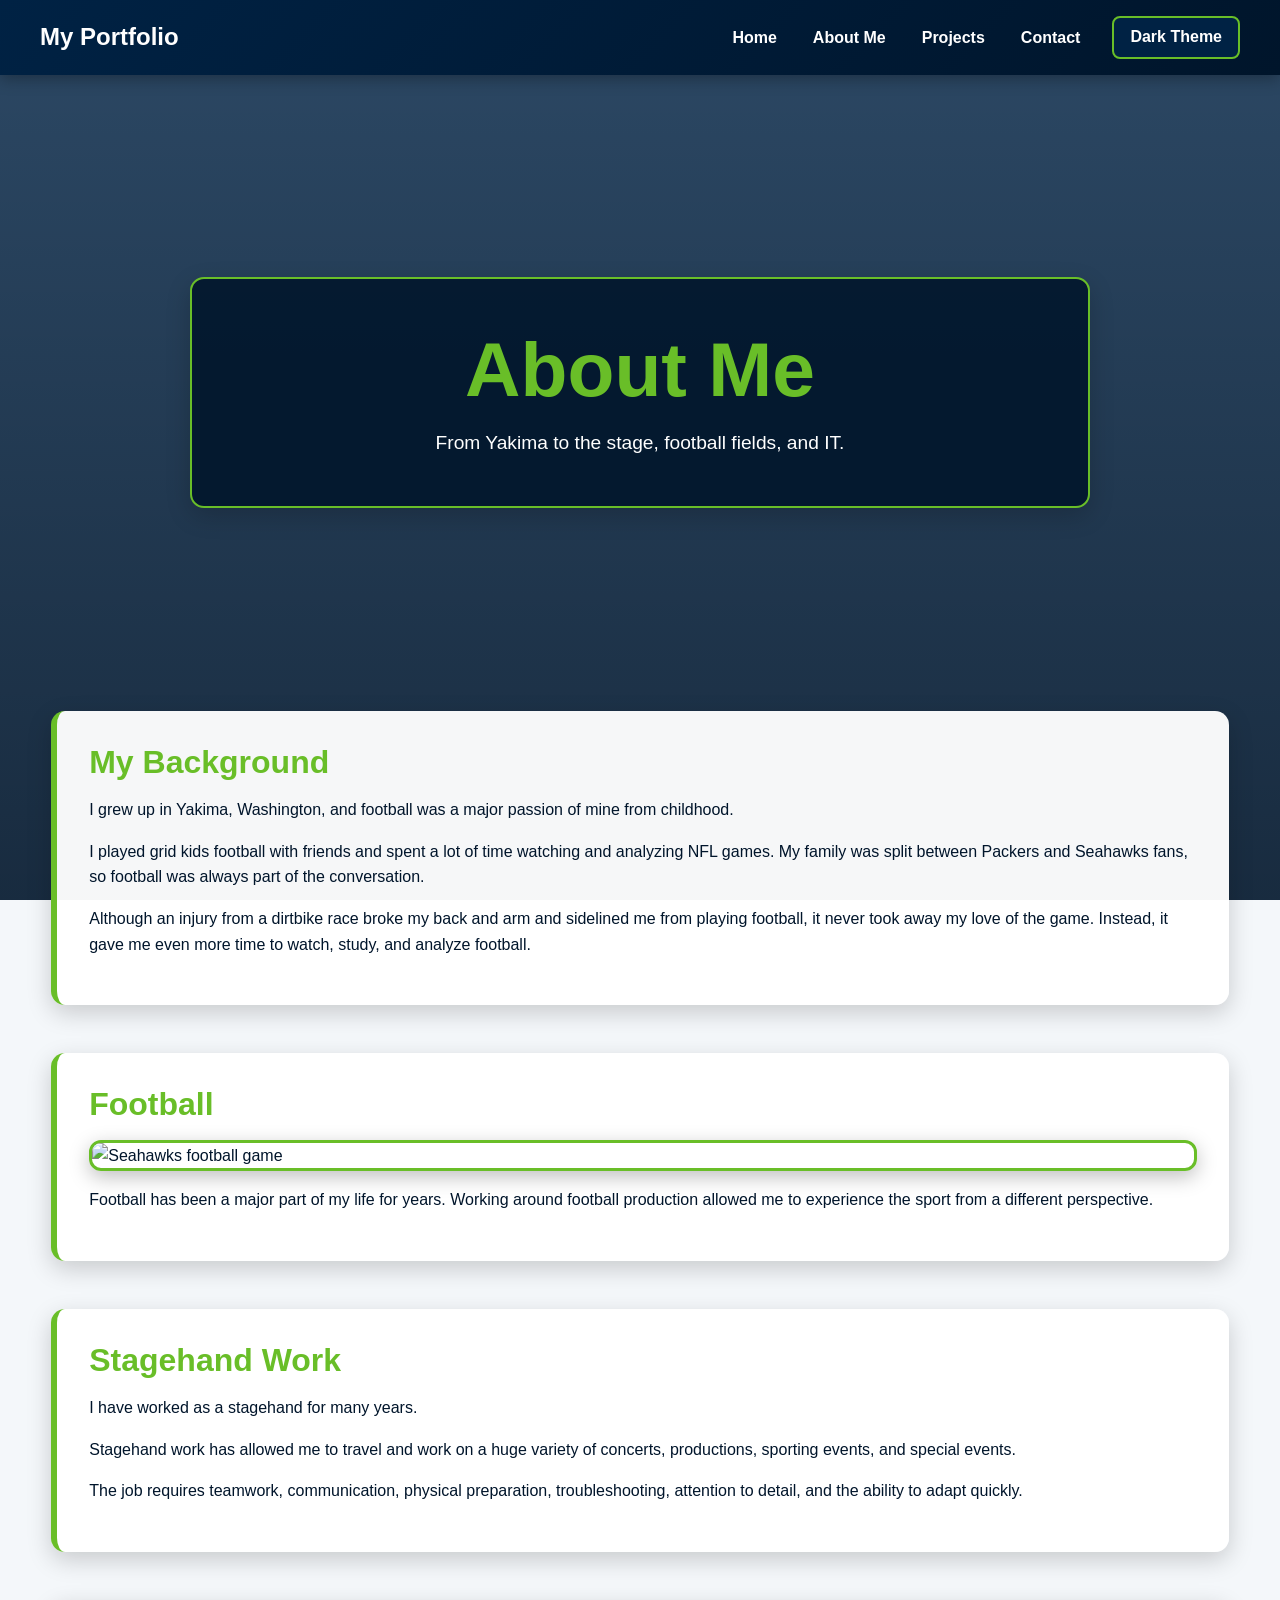
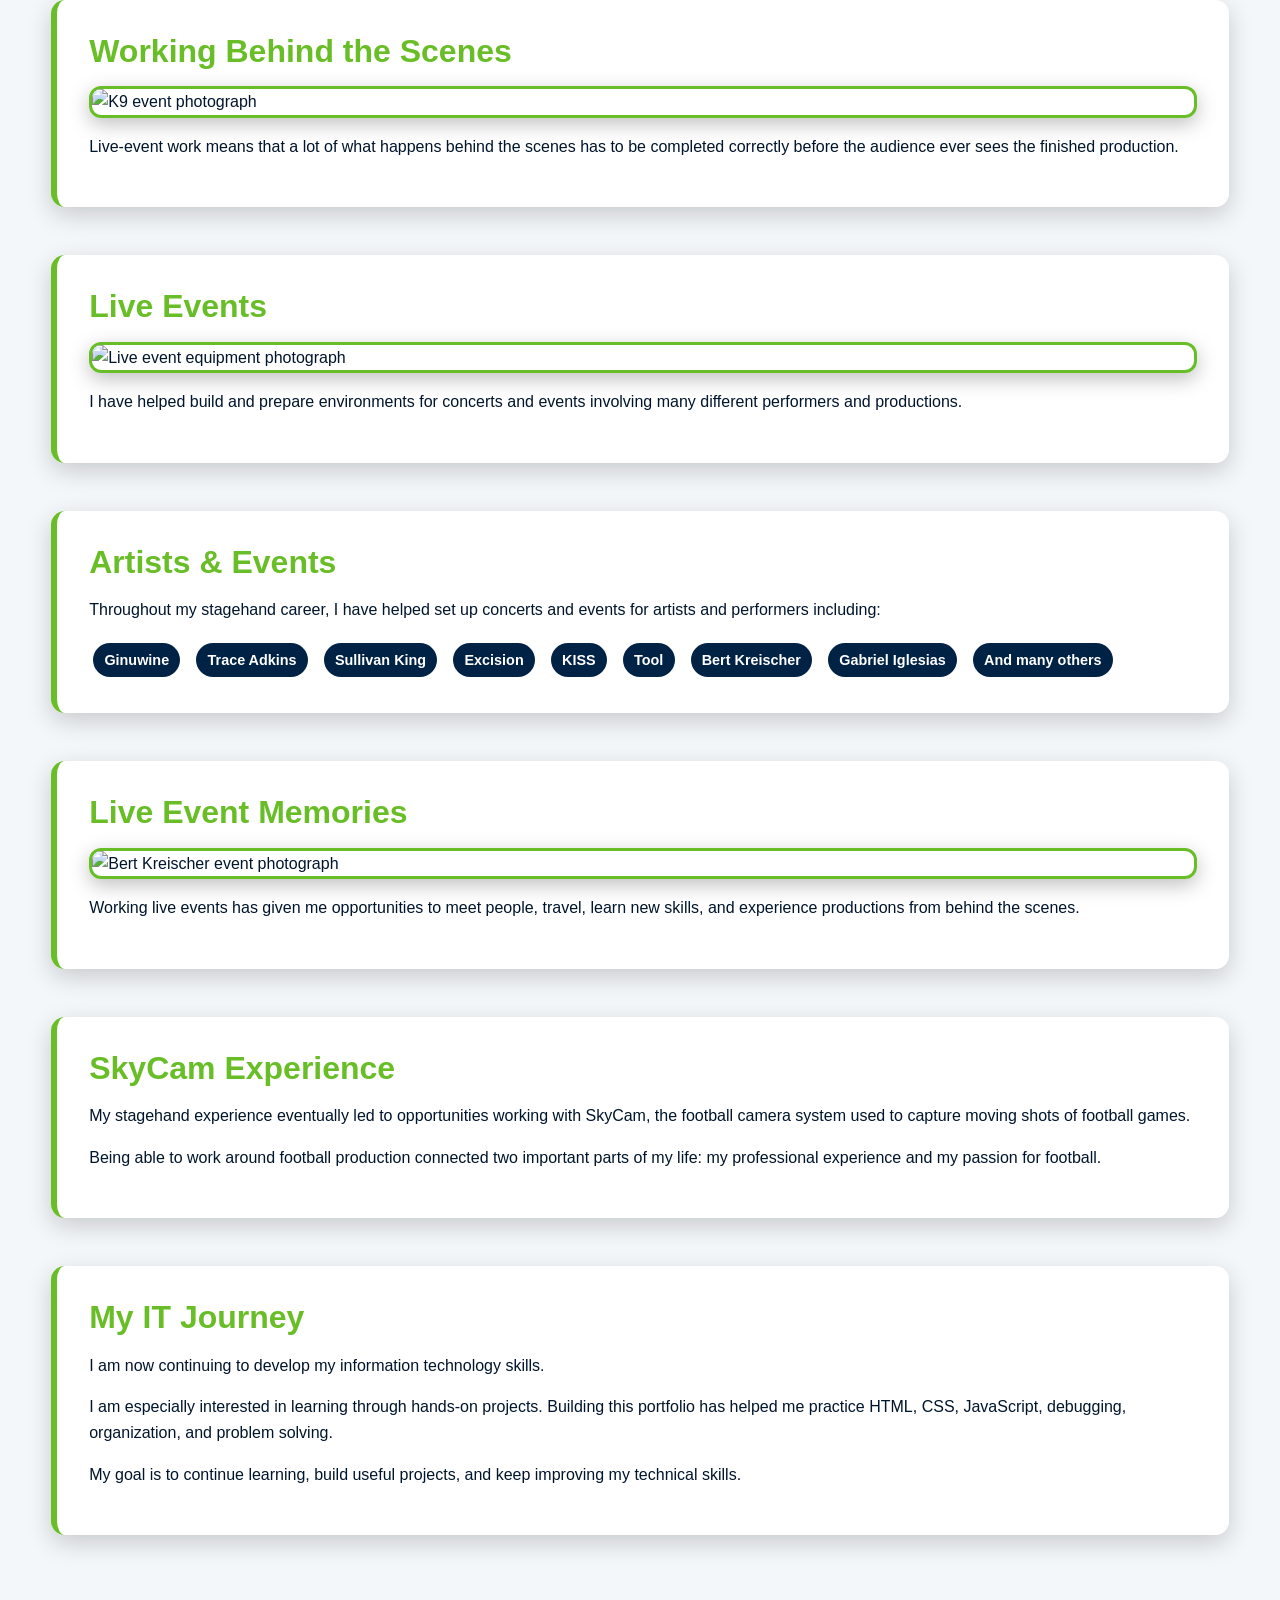
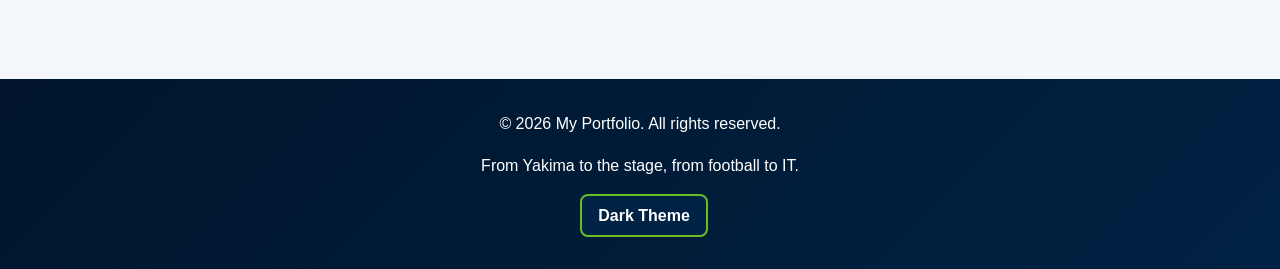
==== commit 29c1583f: "b" ====
--- a/about.html
+++ b/about.html
@@ -473,7 +473,7 @@
         </p>
 
         <button
-            id="themeButton"
+            class="theme-button footer-theme-button"
             type="button"
             aria-label="Toggle dark mode">
             Dark Theme
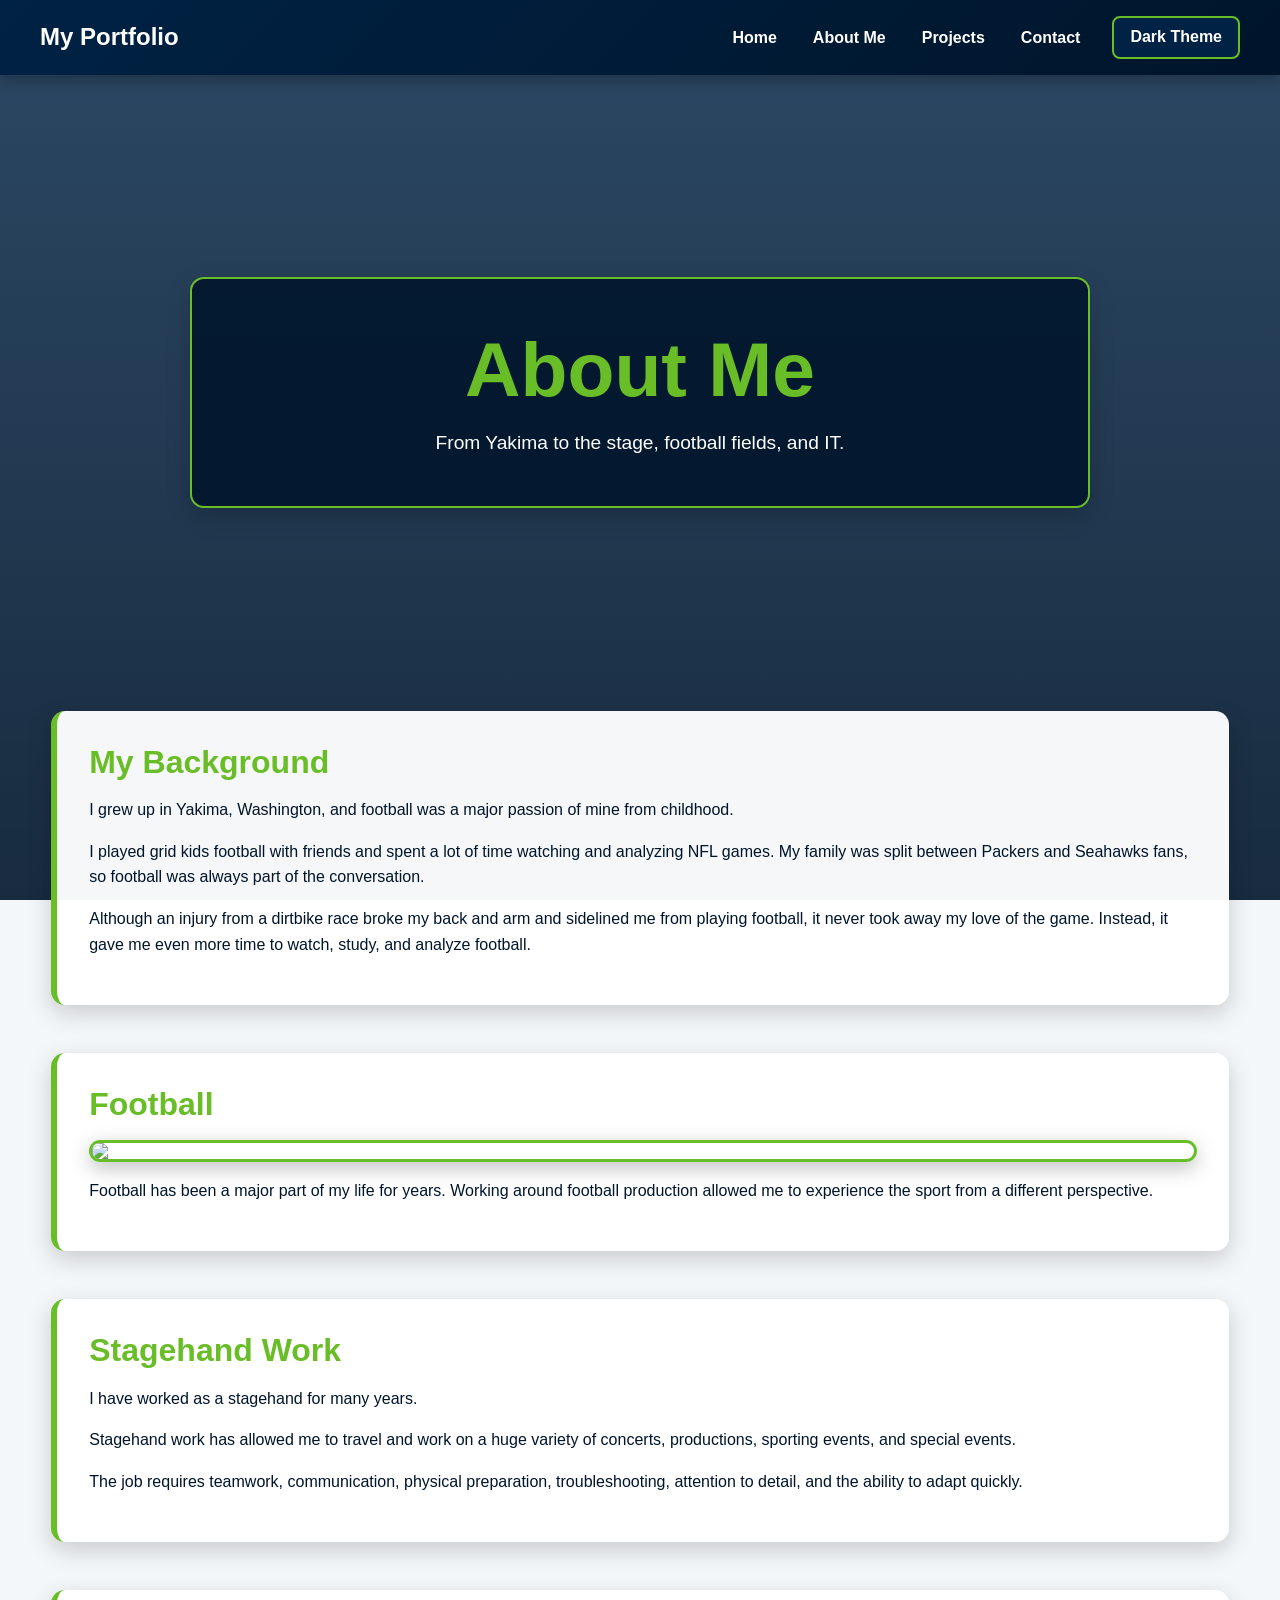
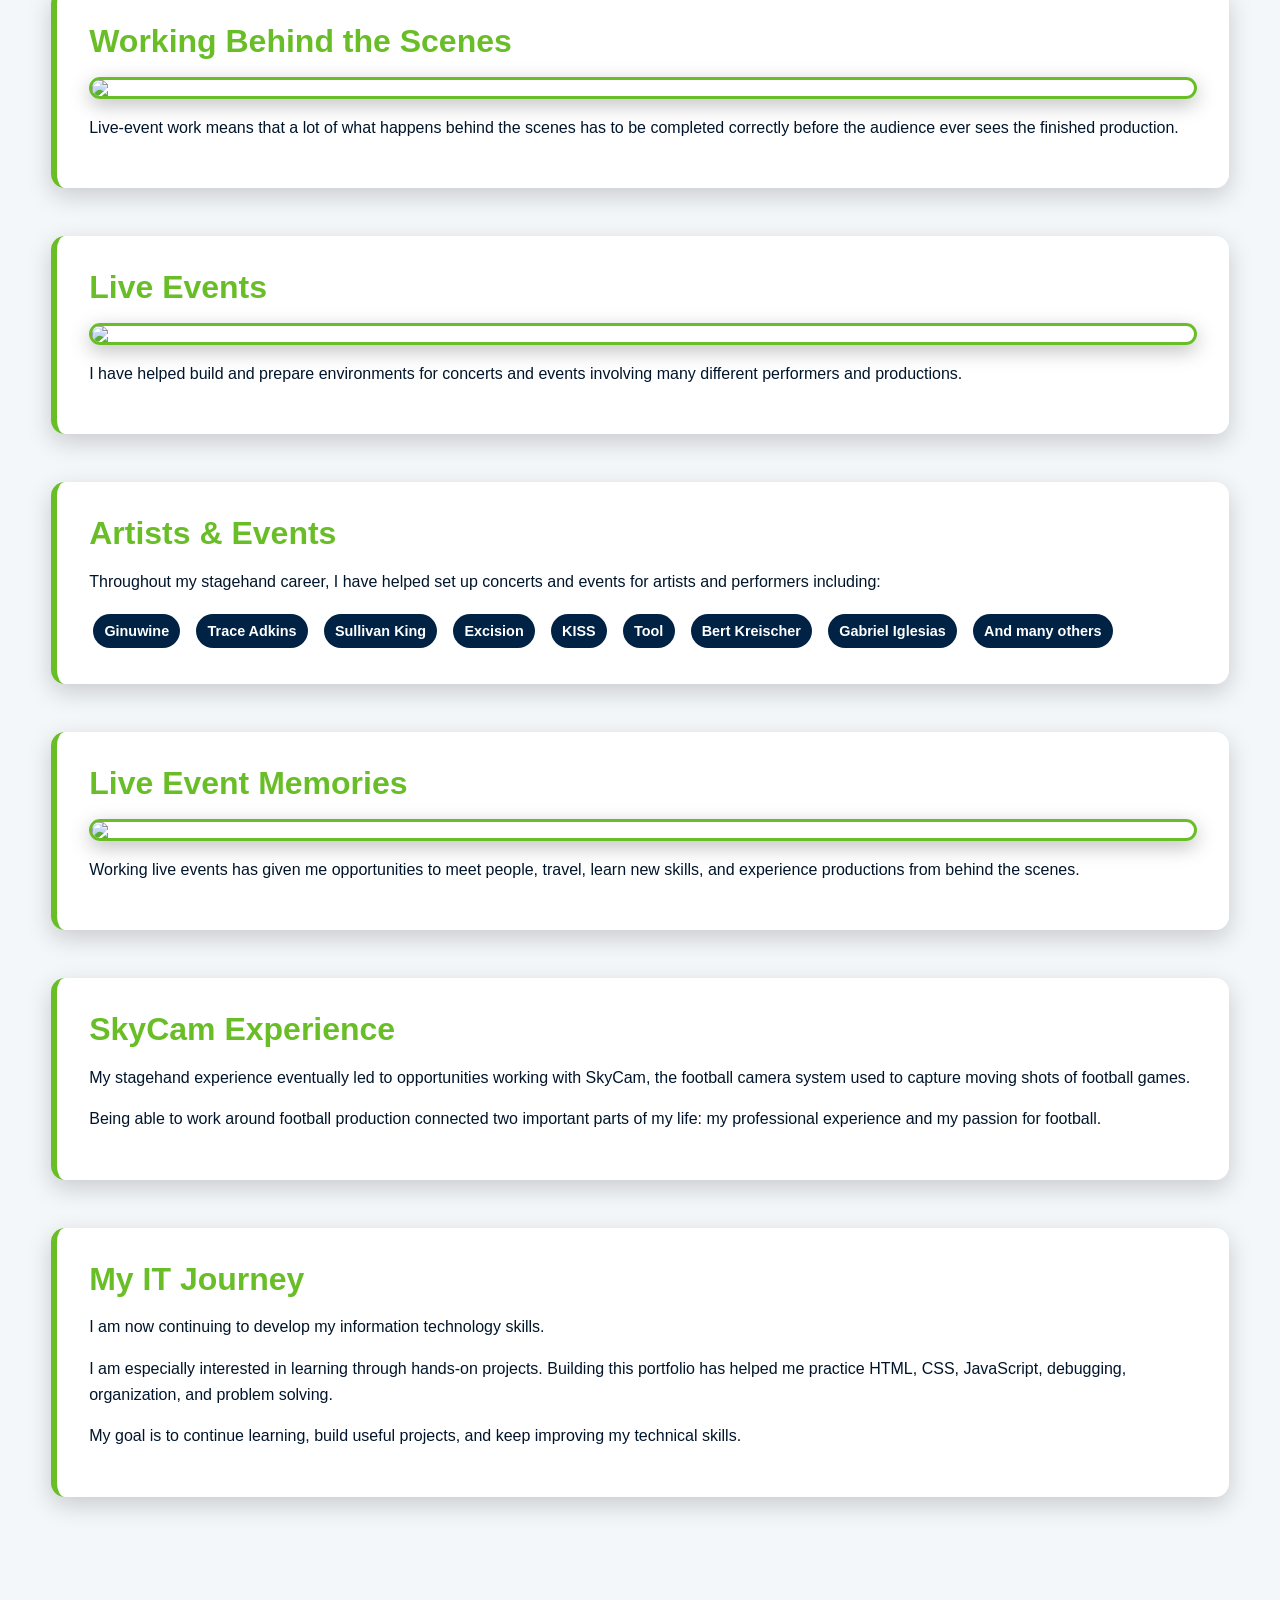
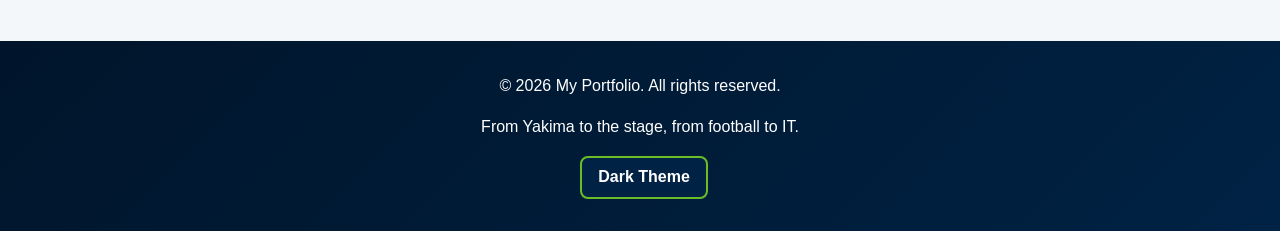
==== commit 98af5741: "b" ====
--- a/about.html
+++ b/about.html
@@ -181,7 +181,7 @@
                 <img
                     class="about-image"
                     src="images/seahawksgame.jpg"
-                    alt="Seahawks football game">
+                    
 
                 <p>
                     Football has been a major part of
@@ -247,7 +247,7 @@
                 <img
                     class="about-image"
                     src="images/k9.jpg"
-                    alt="K9 event photograph">
+                    
 
                 <p>
                     Live-event work means that a lot of
@@ -277,7 +277,7 @@
                 <img
                     class="about-image"
                     src="images/bass.jpg"
-                    alt="Live event equipment photograph">
+                
 
                 <p>
                     I have helped build and prepare
@@ -370,7 +370,7 @@
                 <img
                     class="about-image"
                     src="images/Bert.jpg"
-                    alt="Bert Kreischer event photograph">
+            
 
                 <p>
                     Working live events has given me
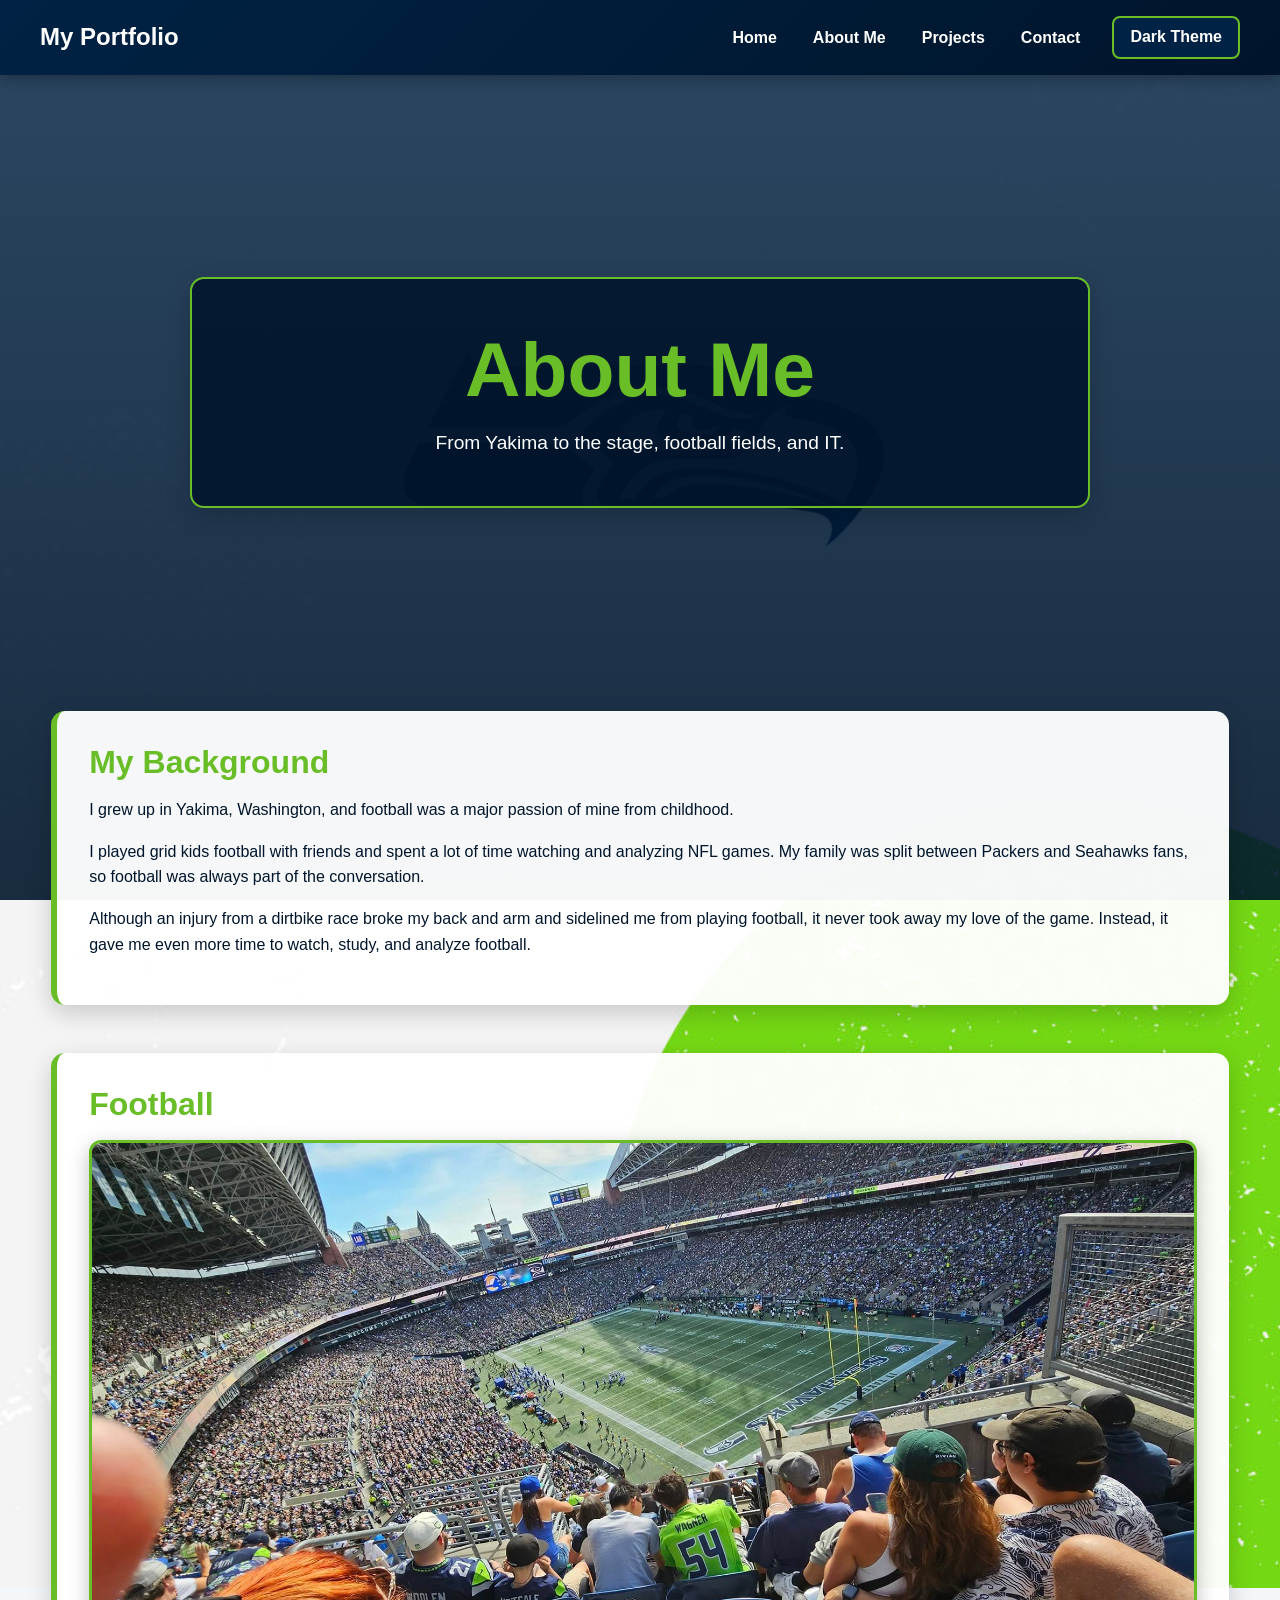
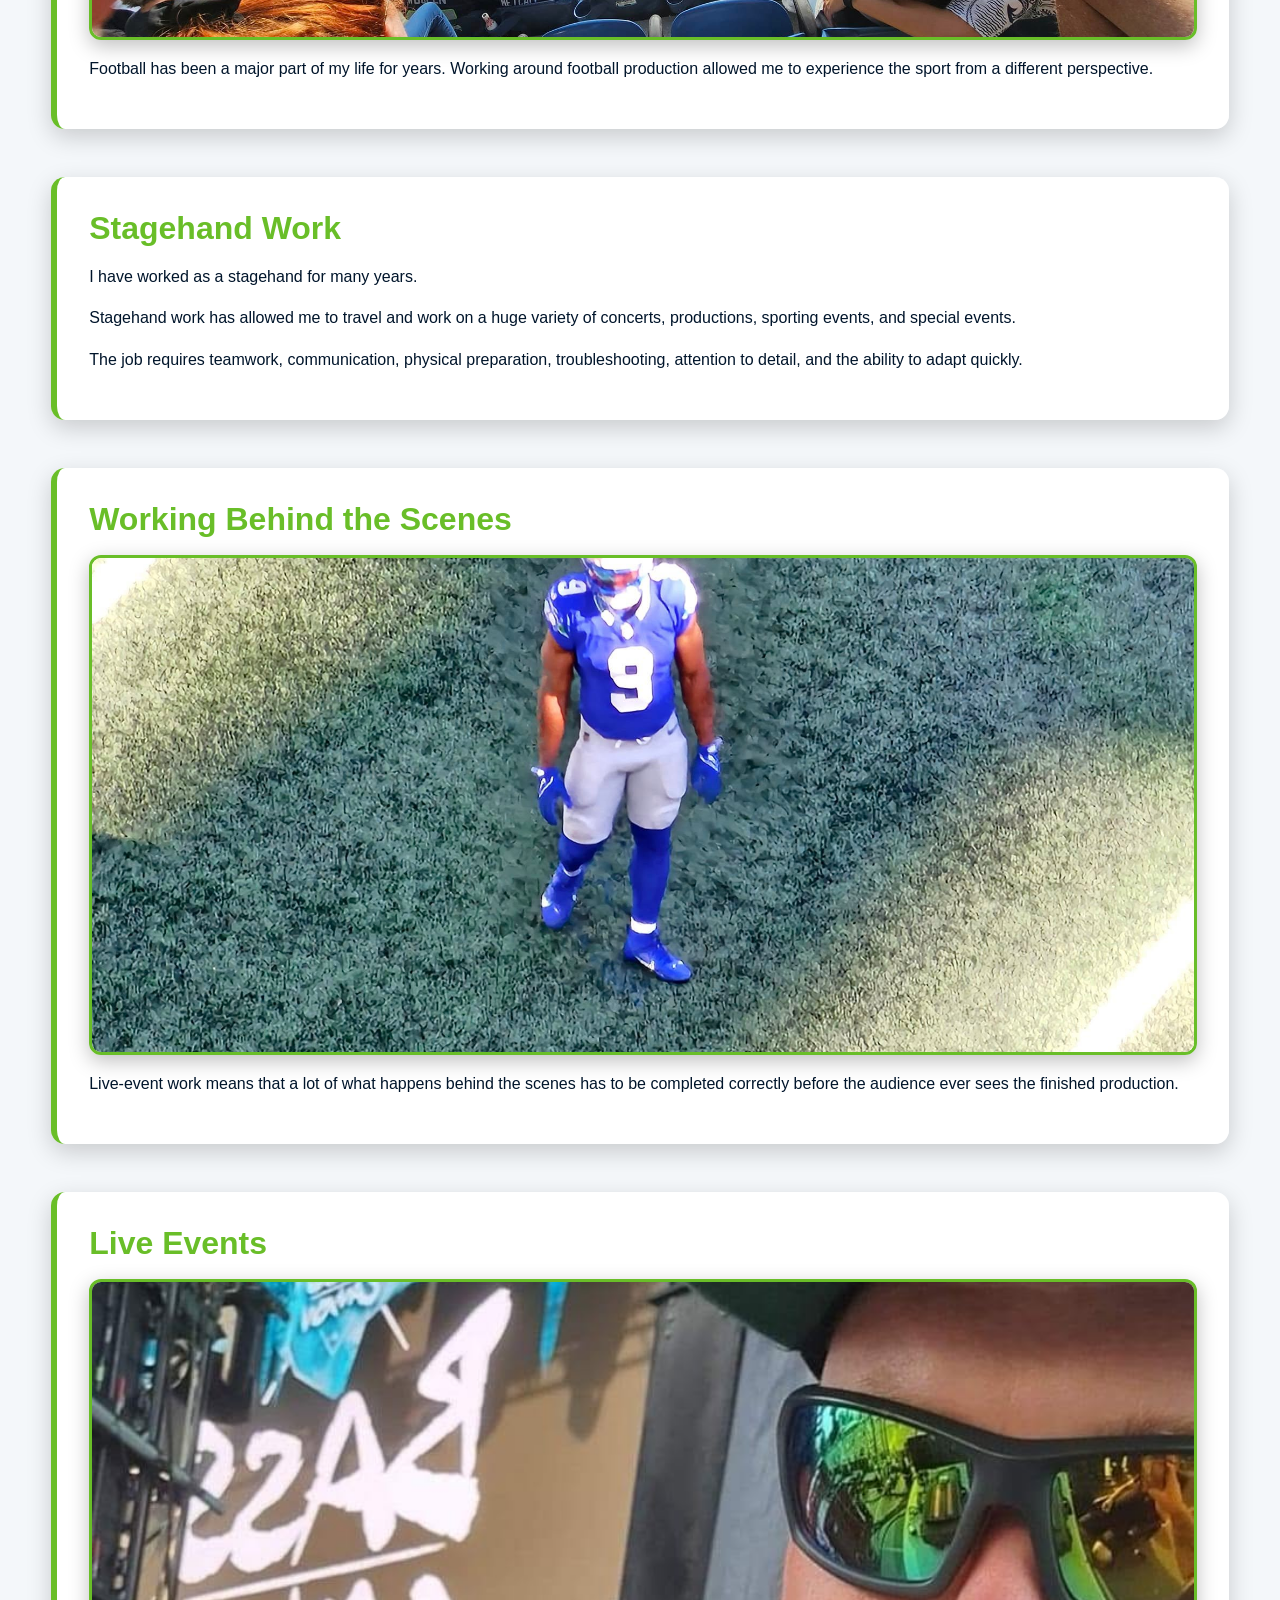
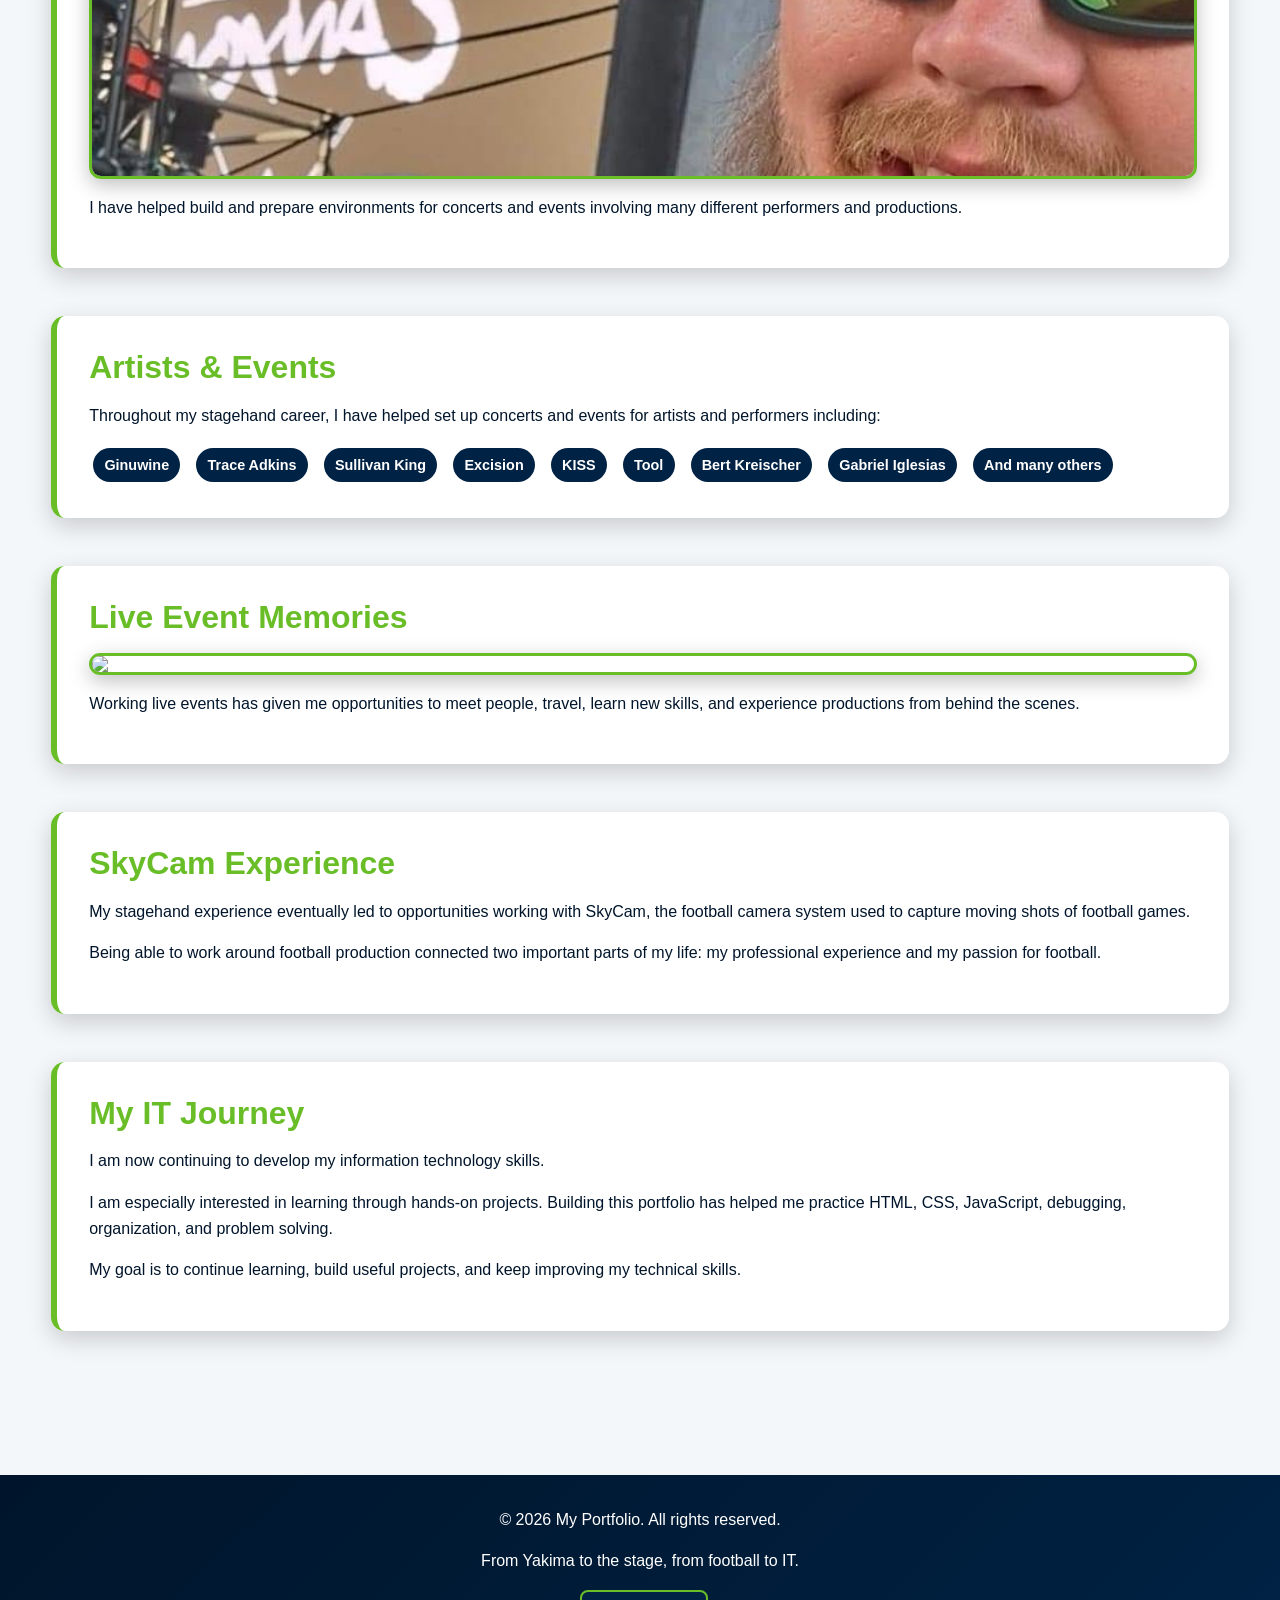
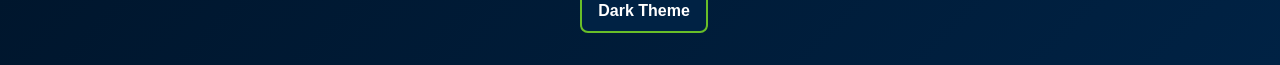
==== commit 9f8b8113: "v" ====
--- a/about.html
+++ b/about.html
@@ -180,7 +180,7 @@
 
                 <img
                     class="about-image"
-                    src="images/seahawksgame.jpg"
+                    src="Images/seahawksgame.jpg"
                     
 
                 <p>
@@ -246,7 +246,7 @@
 
                 <img
                     class="about-image"
-                    src="images/k9.jpg"
+                    src="Images/k9.jpg"
                     
 
                 <p>
@@ -276,7 +276,7 @@
 
                 <img
                     class="about-image"
-                    src="images/bass.jpg"
+                    src="Images/bass.jpg"
                 
 
                 <p>
--- a/style.css
+++ b/style.css
@@ -44,7 +44,7 @@
             rgba(0, 34, 68, 0.82),
             rgba(0, 21, 43, 0.90)
         ),
-        url("images/Seahawks1.jpg");
+        url("Images/Seahawks1.jpg");
 
     background-size: cover;
 
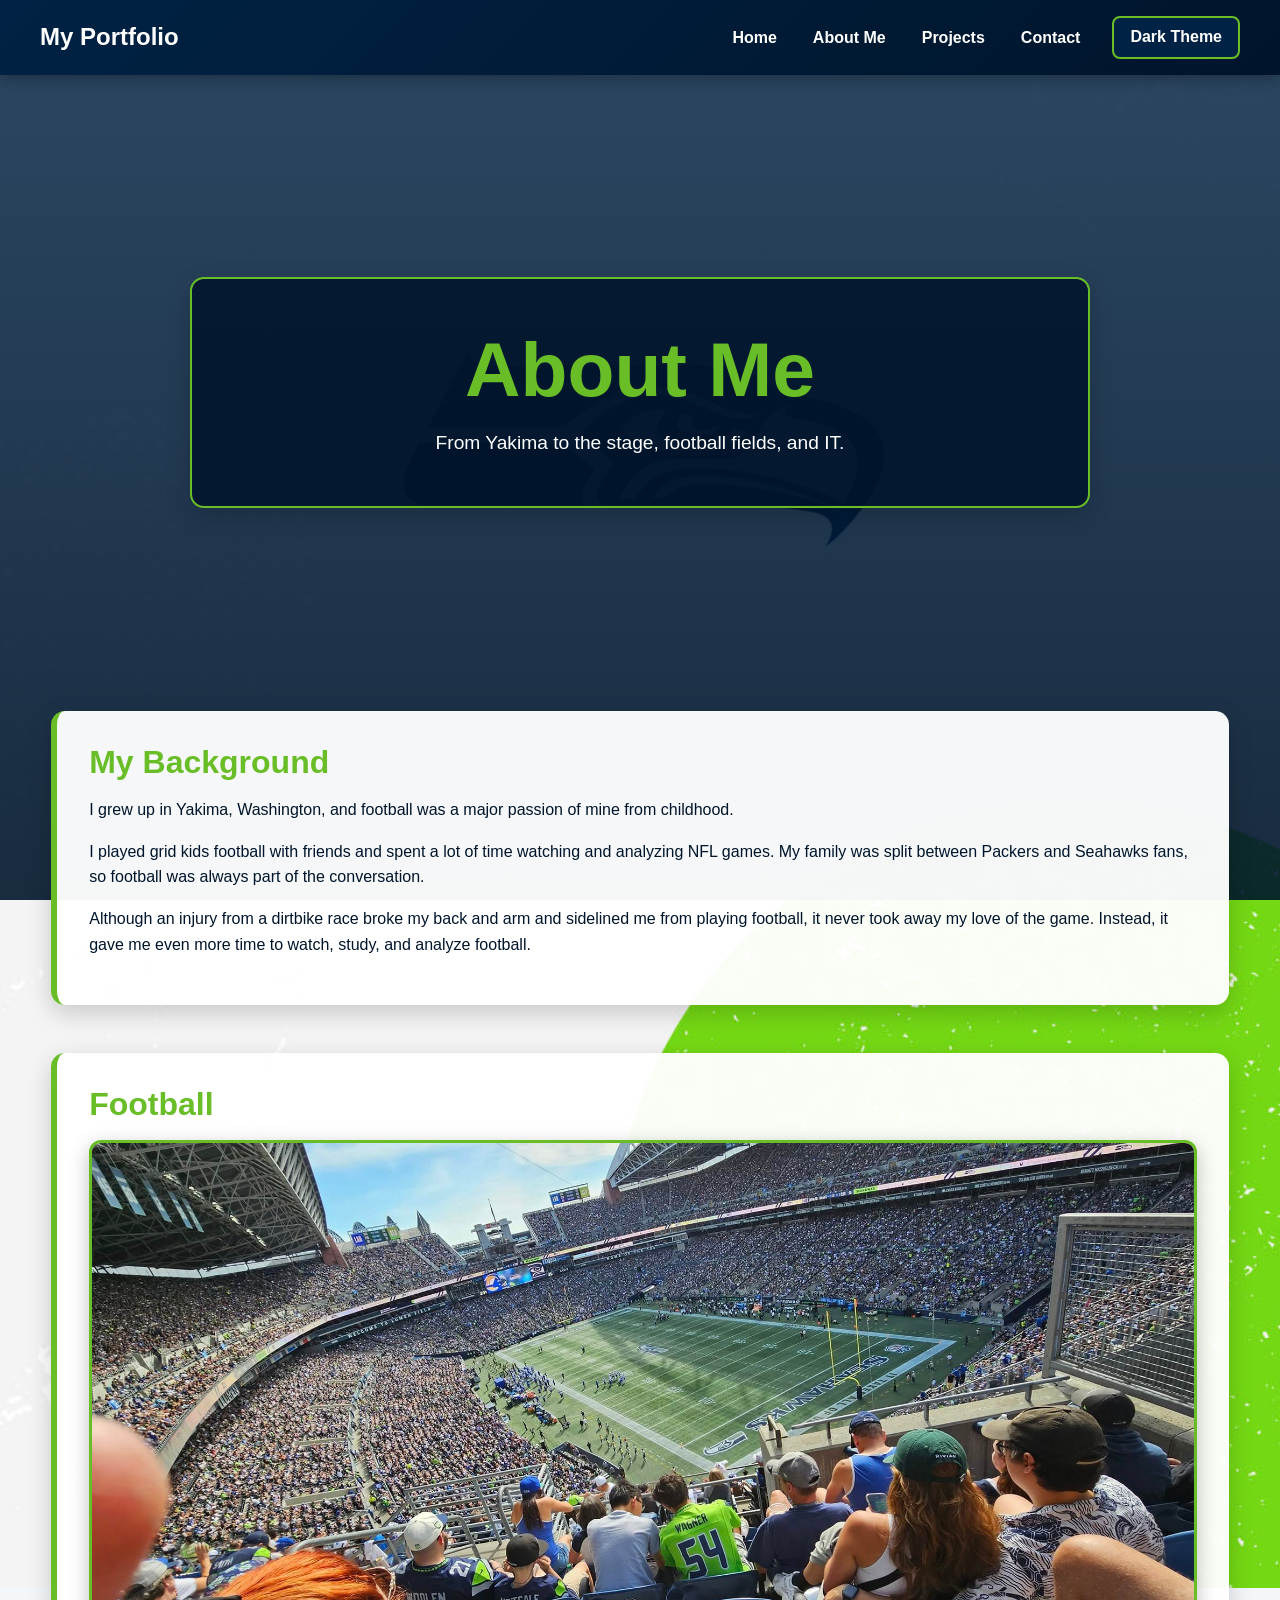
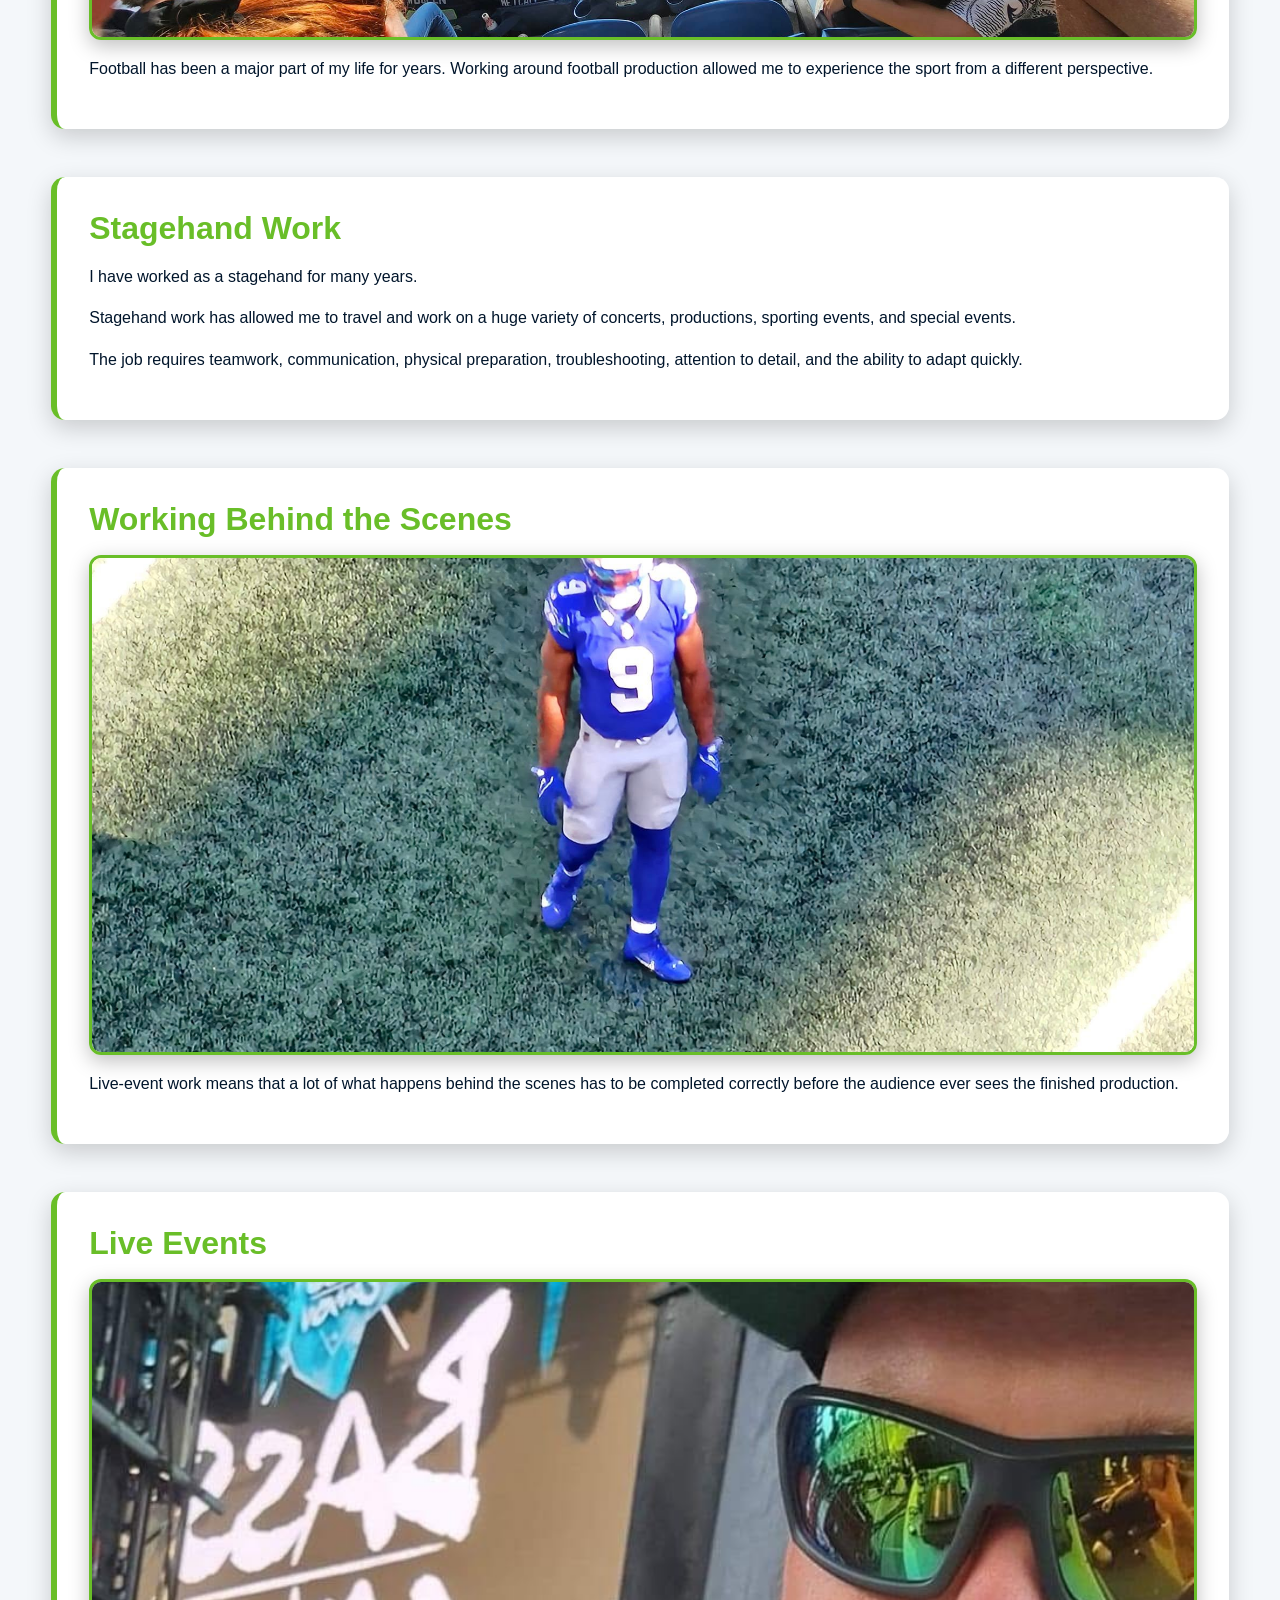
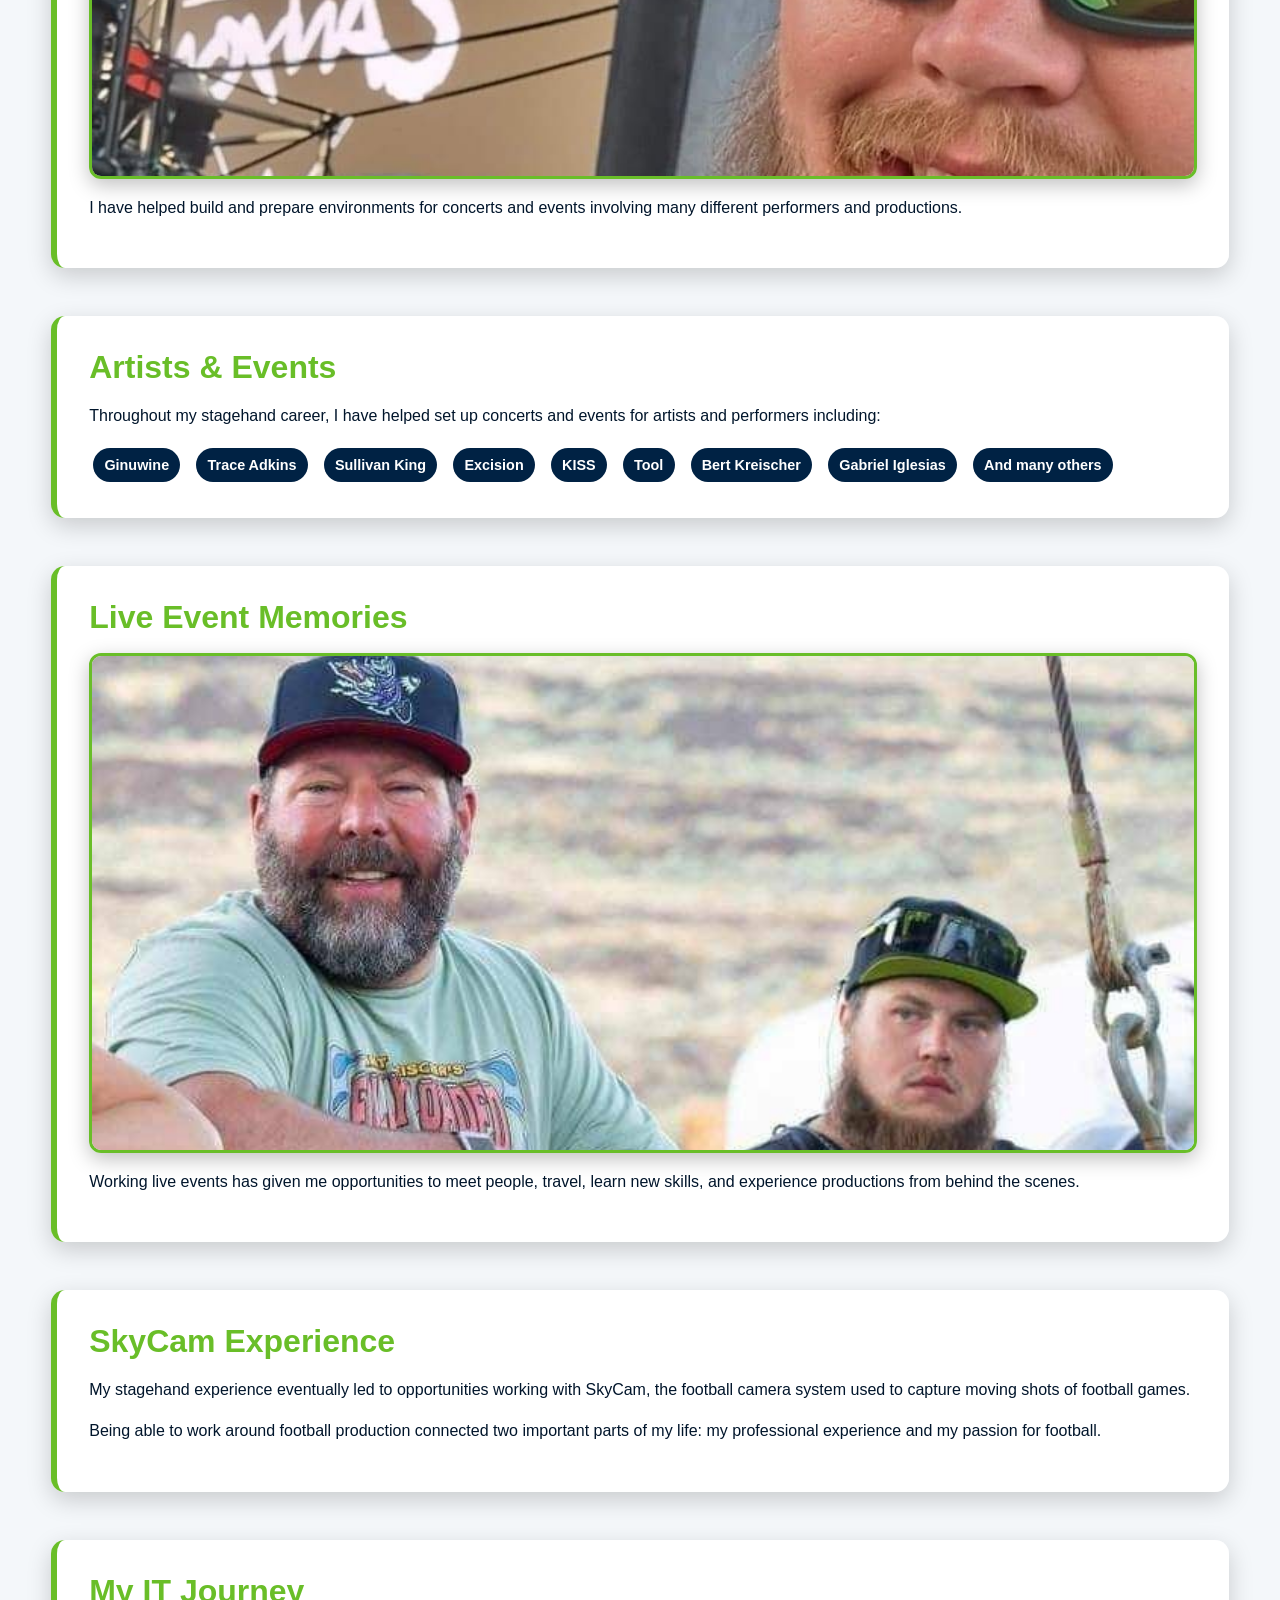
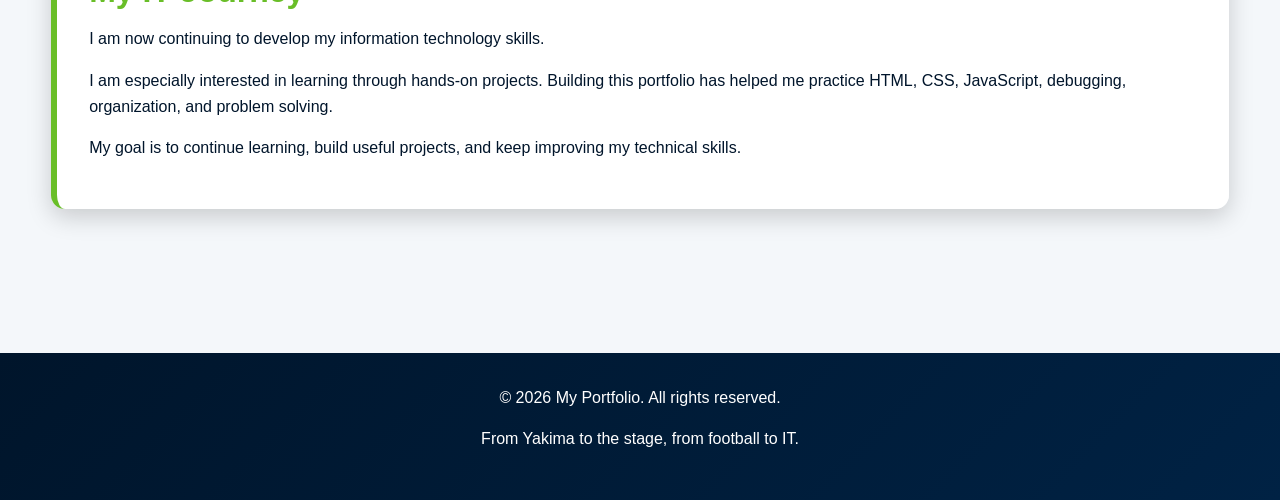
==== commit d88c2264: "v" ====
--- a/about.html
+++ b/about.html
@@ -23,7 +23,7 @@
 <body>
 
     <!-- The training arc continues. -->
-    <!-- Hidden message: From Yakima to the stage, from the field to IT. Keep leveling up. -->
+    <!-- From Yakima to the stage, from the field to IT. Keep leveling up. -->
     <!-- A good crew makes the impossible look easy. A good developer does the same with bugs. -->
 
 
@@ -181,7 +181,7 @@
                 <img
                     class="about-image"
                     src="Images/seahawksgame.jpg"
-                    
+                    alt="Seahawks football game">
 
                 <p>
                     Football has been a major part of
@@ -247,7 +247,7 @@
                 <img
                     class="about-image"
                     src="Images/k9.jpg"
-                    
+                    alt="K9 event photograph">
 
                 <p>
                     Live-event work means that a lot of
@@ -277,7 +277,7 @@
                 <img
                     class="about-image"
                     src="Images/bass.jpg"
-                
+                    alt="Live event equipment photograph">
 
                 <p>
                     I have helped build and prepare
@@ -369,8 +369,8 @@
 
                 <img
                     class="about-image"
-                    src="images/Bert.jpg"
-            
+                    src="Images/Bert.jpg"
+                    alt="Bert Kreischer event photograph">
 
                 <p>
                     Working live events has given me
@@ -472,13 +472,6 @@
             from football to IT.
         </p>
 
-        <button
-            class="theme-button footer-theme-button"
-            type="button"
-            aria-label="Toggle dark mode">
-            Dark Theme
-        </button>
-
     </footer>
 
 
--- a/style.css
+++ b/style.css
@@ -658,7 +658,6 @@
 
 /* =========================================================
    DARK MODE
-   THIS IS THE IMPORTANT FIX
 ========================================================= */
 
 body.dark-mode {
@@ -668,10 +667,14 @@
 
     background-image:
         linear-gradient(
-            rgba(0, 10, 22, 0.88),
-            rgba(0, 21, 43, 0.94)
+            rgba(0, 10, 22, 0.52),
+            rgba(0, 21, 43, 0.68)
         ),
-        url("images/Seahawks1.jpg");
+        url("Images/Seahawks1.jpg");
+
+    background-size: cover;
+    background-position: center;
+    background-attachment: fixed;
 }
 
 
@@ -993,4 +996,35 @@
    Good code = teamwork. Keep leveling up. */
 
 /* If the CSS gets weird, breathe, inspect, and troubleshoot.
-   The next play is coming. */+   The next play is coming. */
+
+.footer-theme-button {
+    margin-top: 0.5rem;
+} 
+
+.project-card,
+.content-card,
+.about-card,
+.card {
+    transition:
+        transform 0.2s ease,
+        box-shadow 0.2s ease,
+        background-color 0.3s ease,
+        color 0.3s ease;
+}
+
+.project-card:hover,
+.content-card:hover,
+.about-card:hover,
+.card:hover {
+    transform: translateY(-3px);
+    box-shadow: 0 12px 30px rgba(0, 0, 0, 0.22);
+}
+
+/* Keep headings and links easy to see in dark mode. */
+body.dark-mode .project-card h2,
+body.dark-mode .content-card h2,
+body.dark-mode .about-card h2,
+body.dark-mode .card h3 {
+    color: #69BE28;
+}
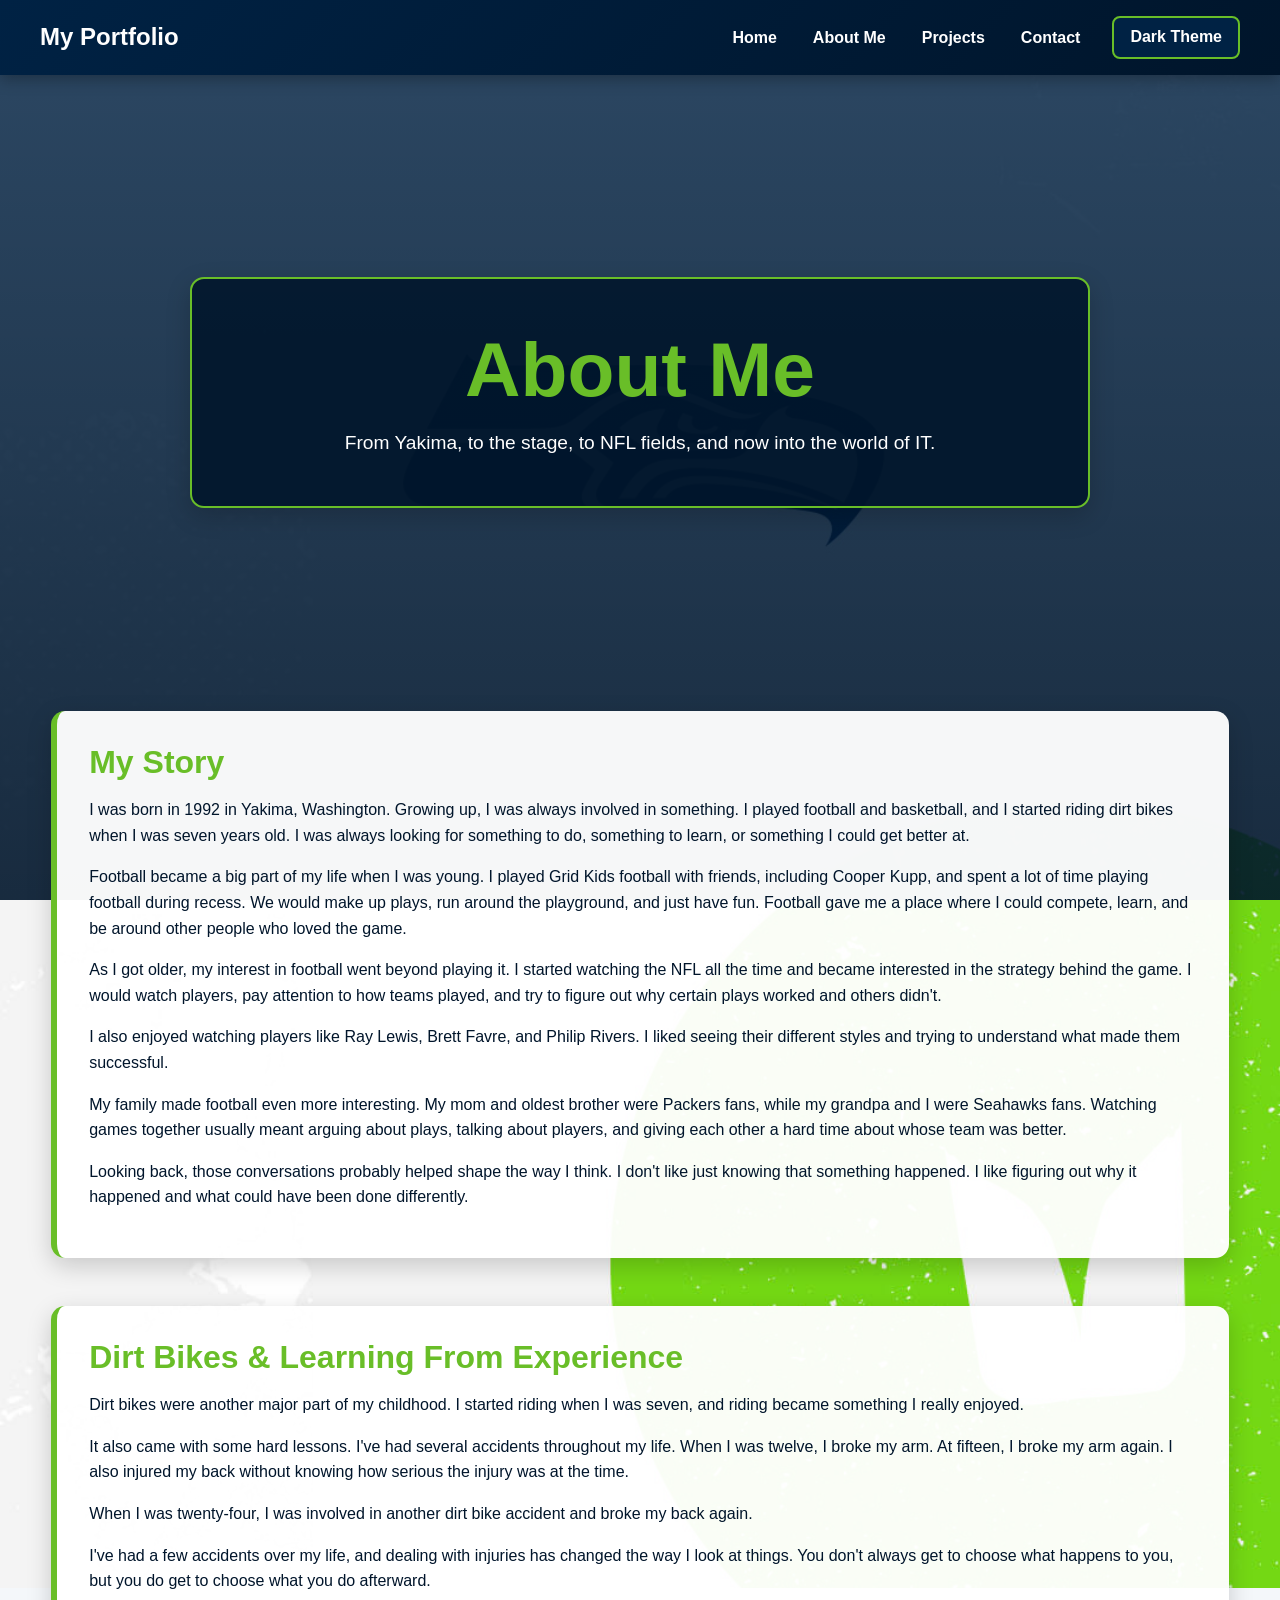
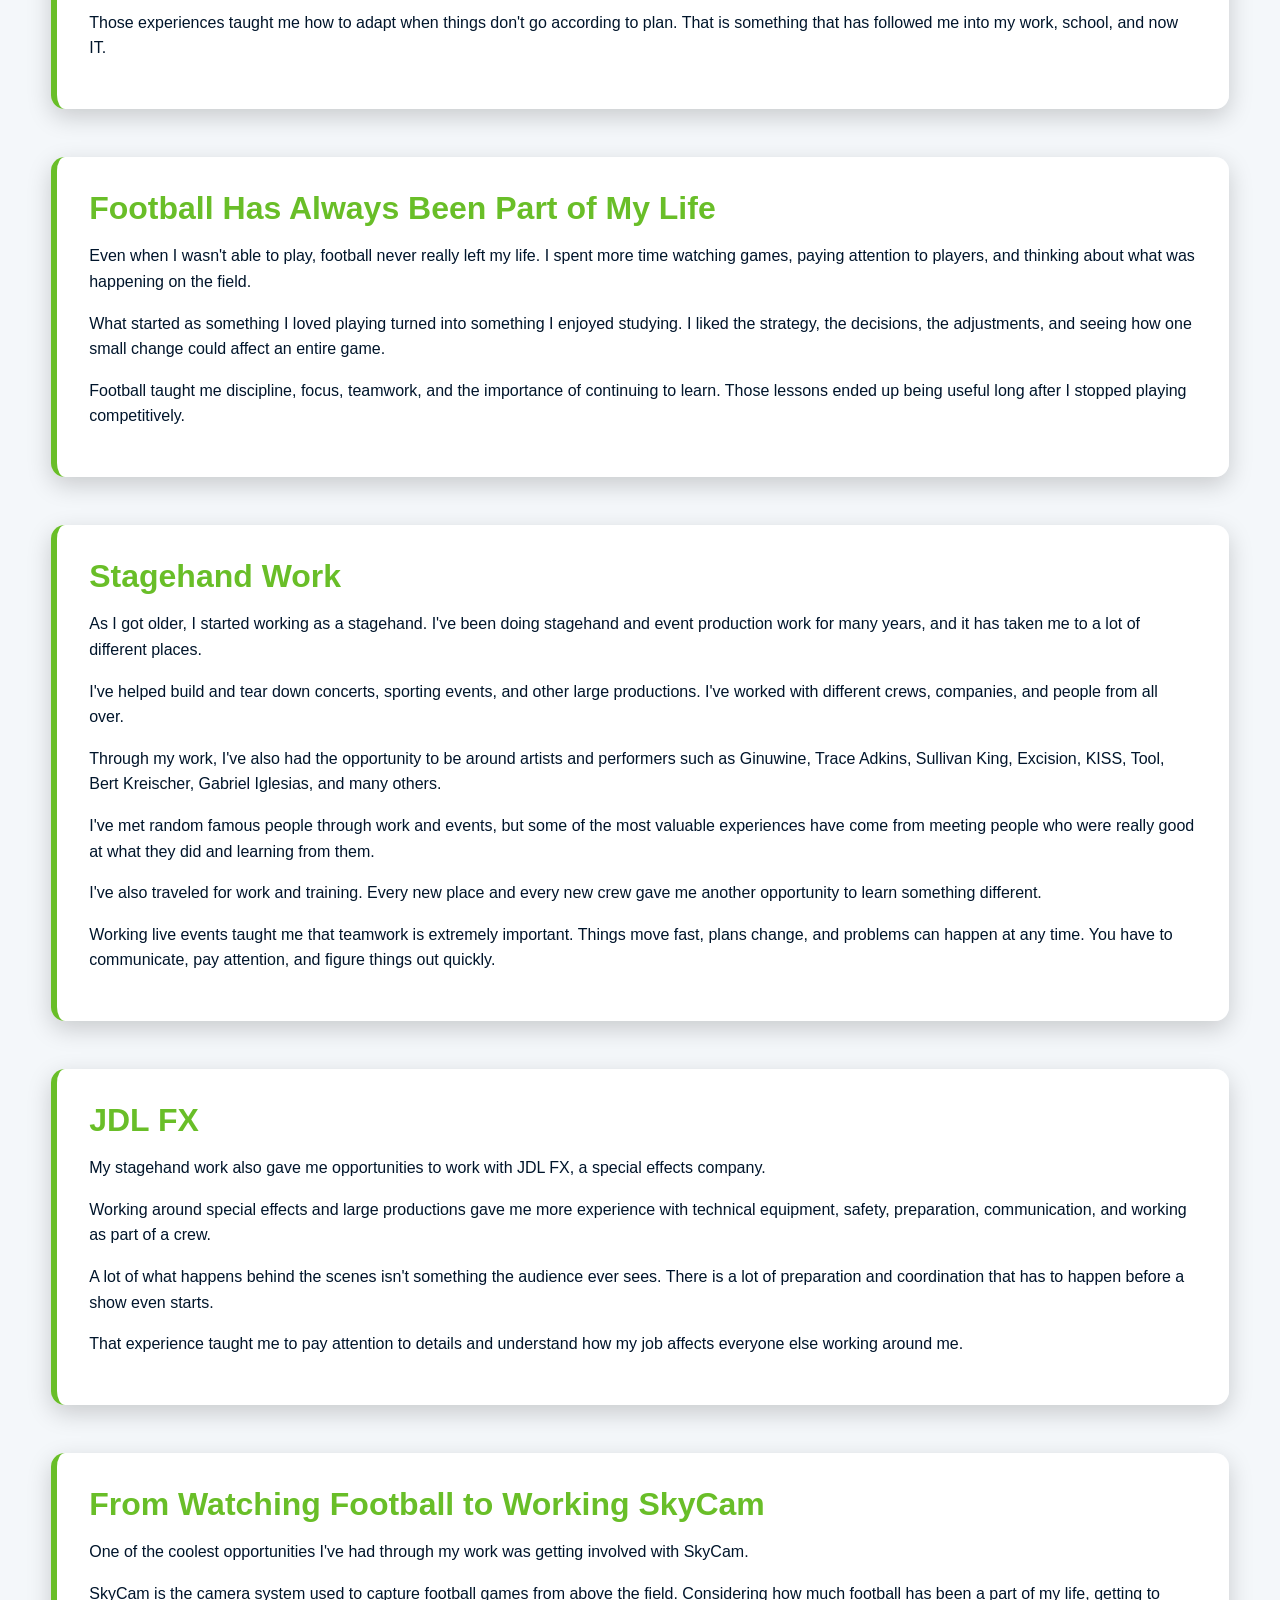
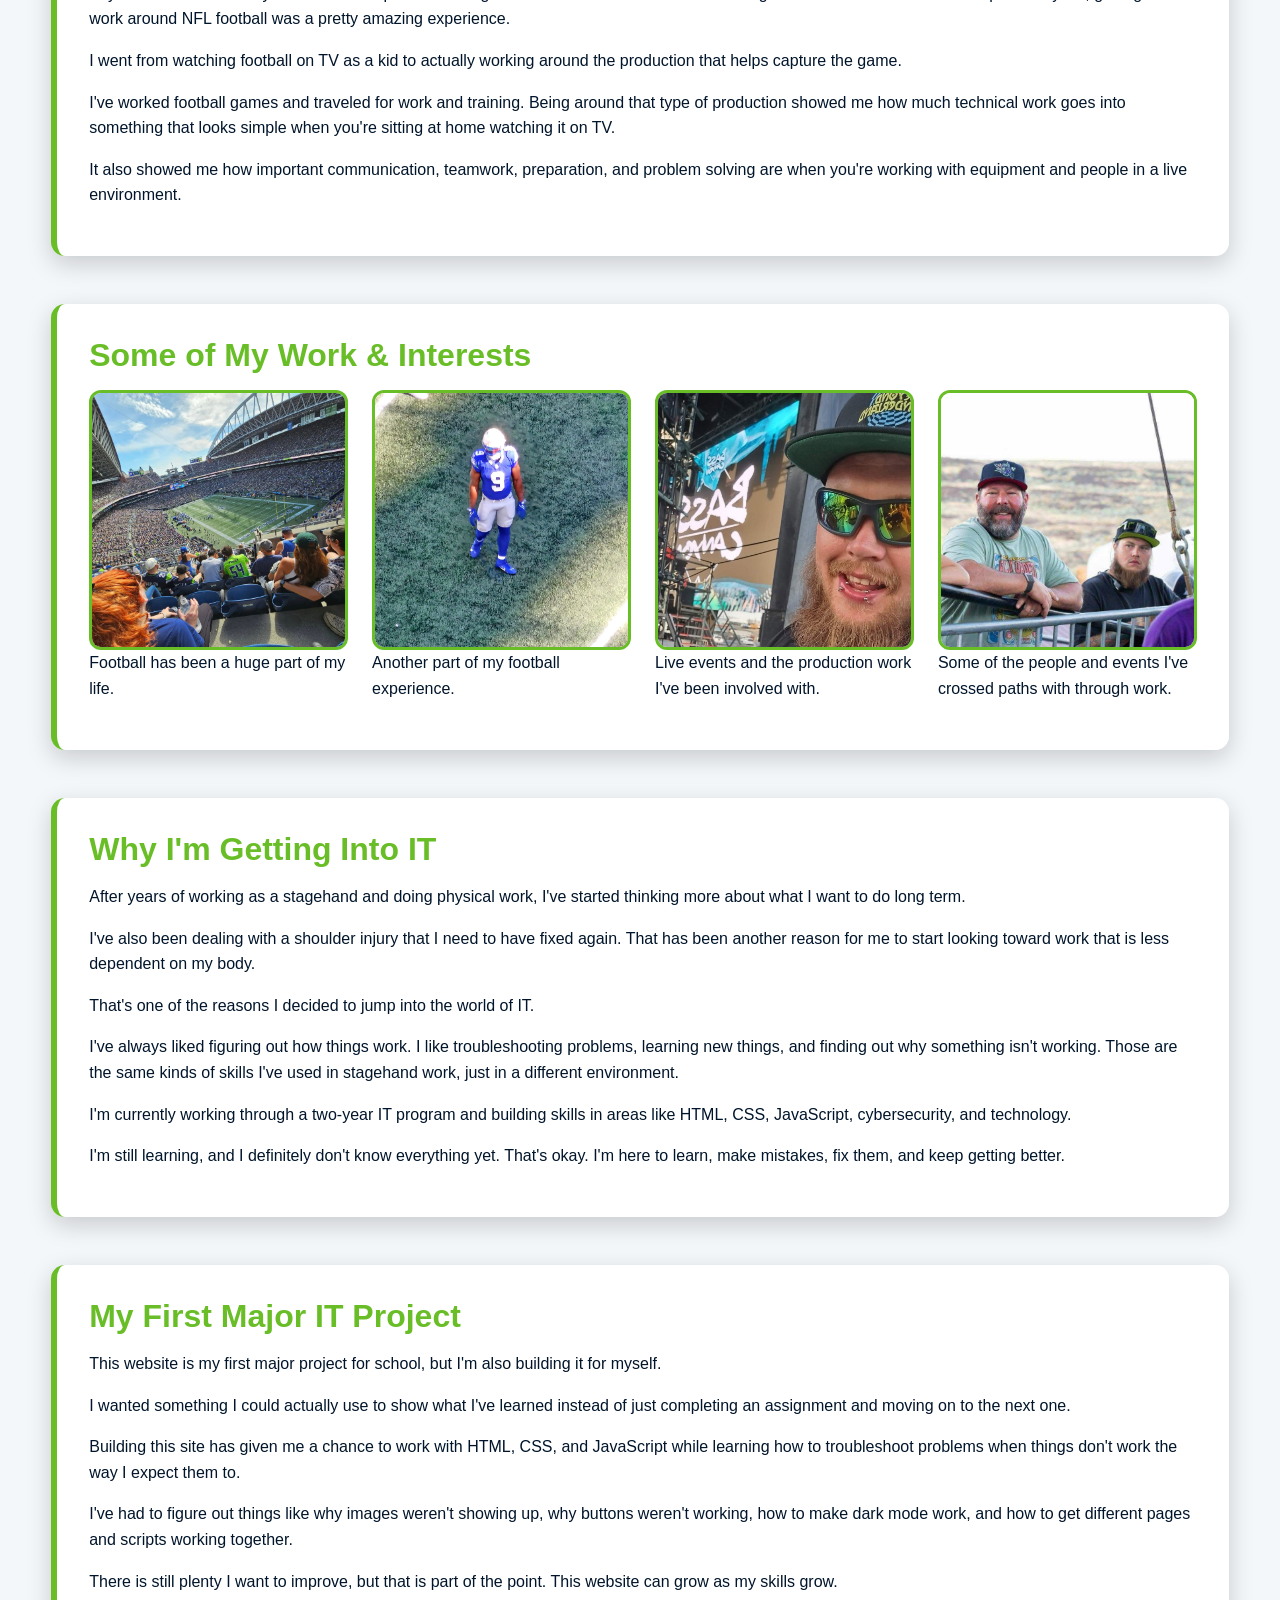
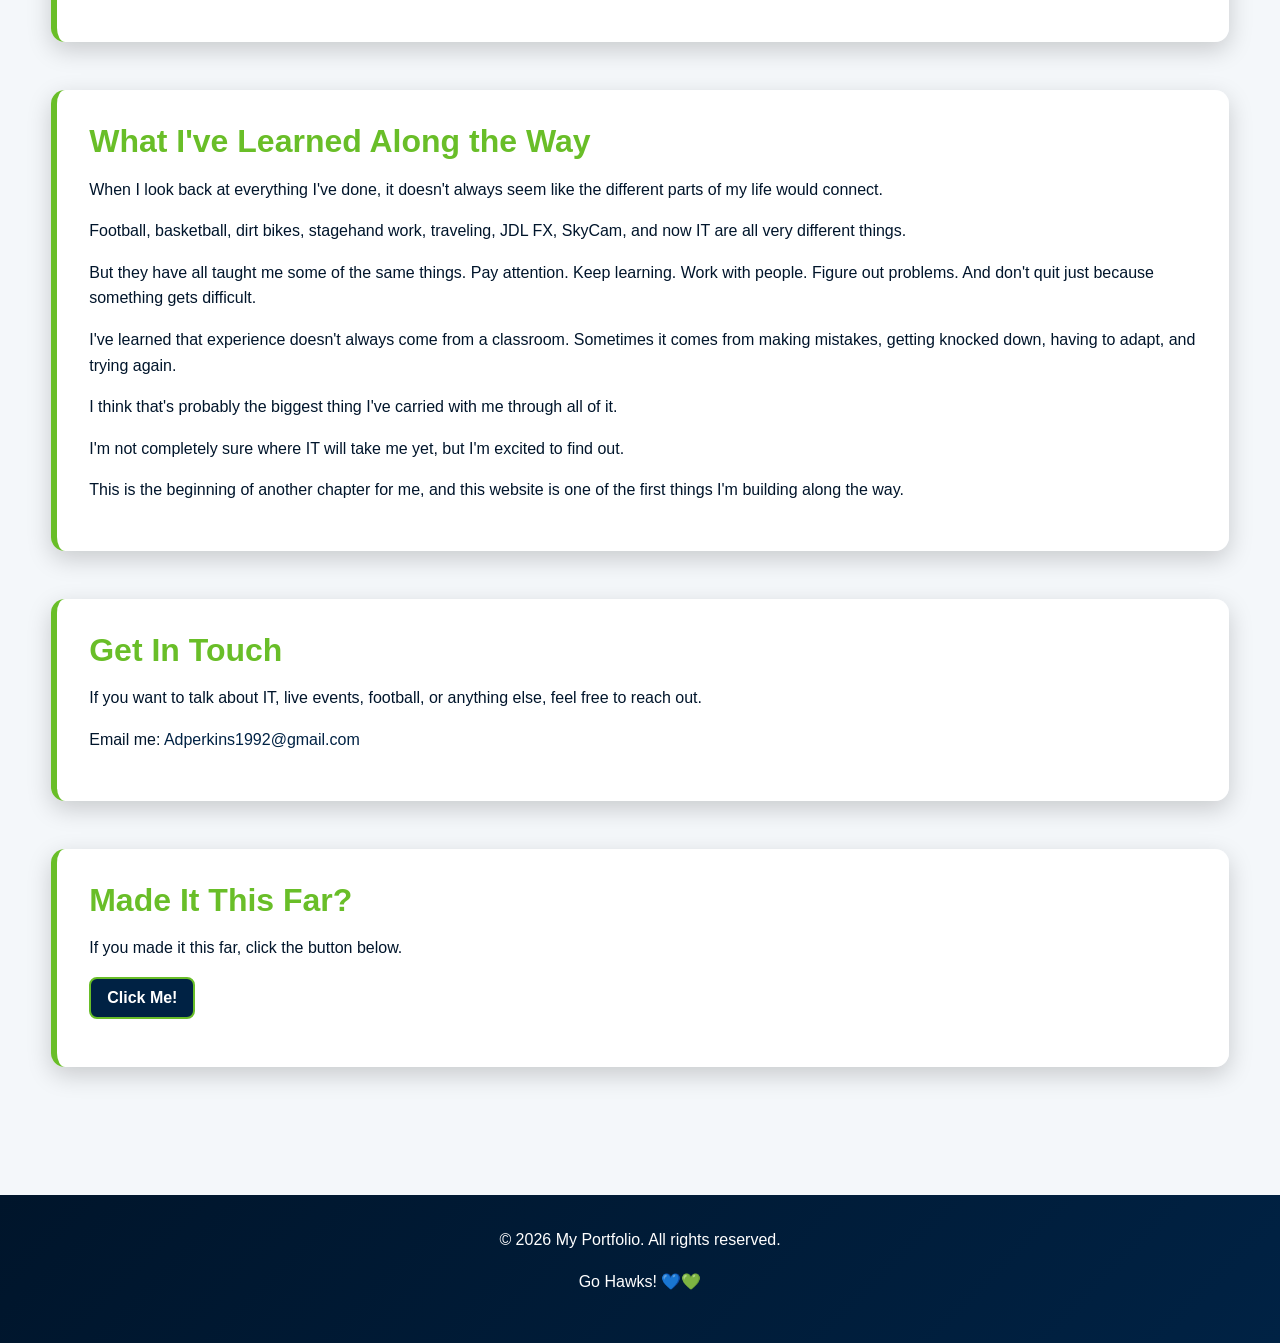
==== commit e9dd2d95: "w" ====
--- a/about.html
+++ b/about.html
@@ -11,7 +11,7 @@
 
     <meta
         name="description"
-        content="About me, my background, football passion, stagehand experience, and IT journey.">
+        content="Learn more about my background, work experience, and journey into IT.">
 
     <title>About Me | My Portfolio</title>
 
@@ -22,9 +22,30 @@
 
 <body>
 
-    <!-- The training arc continues. -->
-    <!-- From Yakima to the stage, from the field to IT. Keep leveling up. -->
-    <!-- A good crew makes the impossible look easy. A good developer does the same with bugs. -->
+    <!-- =====================================================
+         HIDDEN DEVELOPER / SEAHAWKS MESSAGES
+    ====================================================== -->
+
+    <!--
+        GO HAWKS!
+        01000111 01101111
+        01001000 01100001 01110111 01101011 01110011
+    -->
+
+    <!--
+        Learn -> Practice -> Fail -> Improve -> Level Up
+    -->
+
+    <!--
+        The bug is not the final boss.
+        It is just the next training arc.
+    -->
+
+    <!--
+        Blue outside.
+        Green inside.
+        JavaScript underneath.
+    -->
 
 
     <!-- =====================================================
@@ -49,7 +70,9 @@
                 type="button"
                 aria-expanded="false"
                 aria-label="Open navigation menu">
+
                 Menu
+
             </button>
 
 
@@ -82,13 +105,17 @@
                     </li>
 
                     <li>
+
                         <button
                             id="themeButton"
                             class="theme-button"
                             type="button"
                             aria-label="Toggle dark mode">
+
                             Dark Theme
+
                         </button>
+
                     </li>
 
                 </ul>
@@ -101,11 +128,15 @@
 
 
     <!-- =====================================================
-         MAIN
+         MAIN CONTENT
     ====================================================== -->
 
     <main>
 
+
+        <!-- =================================================
+             HERO
+        ================================================== -->
 
         <section class="hero">
 
@@ -116,88 +147,187 @@
                 </h1>
 
                 <p>
-                    From Yakima to the stage,
-                    football fields, and IT.
-                </p>
-
-            </div>
-
-        </section>
-
-
-        <!-- =================================================
-             BACKGROUND
-        ================================================== -->
-
-        <section>
-
-            <div class="content-card">
-
-                <h2>
-                    My Background
-                </h2>
-
-                <p>
-                    I grew up in Yakima, Washington,
-                    and football was a major passion
-                    of mine from childhood.
-                </p>
-
-                <p>
-                    I played grid kids football with
-                    friends and spent a lot of time
-                    watching and analyzing NFL games.
-                    My family was split between Packers
-                    and Seahawks fans, so football was
-                    always part of the conversation.
-                </p>
-
-                <p>
-                    Although an injury from a dirtbike
-                    race broke my back and arm and
-                    sidelined me from playing football,
-                    it never took away my love of the game.
-                    Instead, it gave me even more time to
-                    watch, study, and analyze football.
-                </p>
-
-            </div>
-
-        </section>
-
-
-        <!-- =================================================
-             FOOTBALL IMAGE
-        ================================================== -->
-
-        <section>
-
-            <div class="about-card">
-
-                <h2>
-                    Football
-                </h2>
-
-                <img
-                    class="about-image"
-                    src="Images/seahawksgame.jpg"
-                    alt="Seahawks football game">
-
-                <p>
-                    Football has been a major part of
-                    my life for years. Working around
-                    football production allowed me to
-                    experience the sport from a different
-                    perspective.
-                </p>
-
-            </div>
-
-        </section>
-
-
-        <!-- =================================================
-             STAGEHAND
+                    From Yakima, to the stage, to NFL fields,
+                    and now into the world of IT.
+                </p>
+
+            </div>
+
+        </section>
+
+
+        <!-- =================================================
+             MY STORY
+        ================================================== -->
+
+        <section>
+
+            <div class="content-card">
+
+                <h2>
+                    My Story
+                </h2>
+
+
+                <p>
+                    I was born in 1992 in Yakima, Washington.
+                    Growing up, I was always involved in something.
+                    I played football and basketball, and I started
+                    riding dirt bikes when I was seven years old.
+                    I was always looking for something to do, something
+                    to learn, or something I could get better at.
+                </p>
+
+
+                <p>
+                    Football became a big part of my life when I was
+                    young. I played Grid Kids football with friends,
+                    including Cooper Kupp, and spent a lot of time
+                    playing football during recess. We would make up
+                    plays, run around the playground, and just have fun.
+                    Football gave me a place where I could compete,
+                    learn, and be around other people who loved the game.
+                </p>
+
+
+                <p>
+                    As I got older, my interest in football went beyond
+                    playing it. I started watching the NFL all the time
+                    and became interested in the strategy behind the game.
+                    I would watch players, pay attention to how teams
+                    played, and try to figure out why certain plays worked
+                    and others didn't.
+                </p>
+
+
+                <p>
+                    I also enjoyed watching players like Ray Lewis,
+                    Brett Favre, and Philip Rivers. I liked seeing their
+                    different styles and trying to understand what made
+                    them successful.
+                </p>
+
+
+                <p>
+                    My family made football even more interesting.
+                    My mom and oldest brother were Packers fans, while
+                    my grandpa and I were Seahawks fans. Watching games
+                    together usually meant arguing about plays, talking
+                    about players, and giving each other a hard time
+                    about whose team was better.
+                </p>
+
+
+                <p>
+                    Looking back, those conversations probably helped
+                    shape the way I think. I don't like just knowing
+                    that something happened. I like figuring out why
+                    it happened and what could have been done differently.
+                </p>
+
+            </div>
+
+        </section>
+
+
+        <!-- =================================================
+             DIRT BIKE EXPERIENCE
+        ================================================== -->
+
+        <section>
+
+            <div class="content-card">
+
+                <h2>
+                    Dirt Bikes &amp; Learning From Experience
+                </h2>
+
+
+                <p>
+                    Dirt bikes were another major part of my childhood.
+                    I started riding when I was seven, and riding became
+                    something I really enjoyed.
+                </p>
+
+
+                <p>
+                    It also came with some hard lessons. I've had several
+                    accidents throughout my life. When I was twelve,
+                    I broke my arm. At fifteen, I broke my arm again.
+                    I also injured my back without knowing how serious
+                    the injury was at the time.
+                </p>
+
+
+                <p>
+                    When I was twenty-four, I was involved in another
+                    dirt bike accident and broke my back again.
+                </p>
+
+
+                <p>
+                    I've had a few accidents over my life, and dealing
+                    with injuries has changed the way I look at things.
+                    You don't always get to choose what happens to you,
+                    but you do get to choose what you do afterward.
+                </p>
+
+
+                <p>
+                    Those experiences taught me how to adapt when things
+                    don't go according to plan. That is something that
+                    has followed me into my work, school, and now IT.
+                </p>
+
+            </div>
+
+        </section>
+
+
+        <!-- =================================================
+             FOOTBALL
+        ================================================== -->
+
+        <section>
+
+            <div class="content-card">
+
+                <h2>
+                    Football Has Always Been Part of My Life
+                </h2>
+
+
+                <p>
+                    Even when I wasn't able to play, football never
+                    really left my life. I spent more time watching
+                    games, paying attention to players, and thinking
+                    about what was happening on the field.
+                </p>
+
+
+                <p>
+                    What started as something I loved playing turned
+                    into something I enjoyed studying. I liked the
+                    strategy, the decisions, the adjustments, and
+                    seeing how one small change could affect an entire
+                    game.
+                </p>
+
+
+                <p>
+                    Football taught me discipline, focus, teamwork,
+                    and the importance of continuing to learn.
+                    Those lessons ended up being useful long after
+                    I stopped playing competitively.
+                </p>
+
+            </div>
+
+        </section>
+
+
+        <!-- =================================================
+             STAGEHAND WORK
         ================================================== -->
 
         <section>
@@ -208,145 +338,232 @@
                     Stagehand Work
                 </h2>
 
-                <p>
-                    I have worked as a stagehand for
-                    many years.
-                </p>
-
-                <p>
-                    Stagehand work has allowed me to
-                    travel and work on a huge variety
-                    of concerts, productions, sporting
-                    events, and special events.
-                </p>
-
-                <p>
-                    The job requires teamwork,
-                    communication, physical preparation,
-                    troubleshooting, attention to detail,
-                    and the ability to adapt quickly.
-                </p>
-
-            </div>
-
-        </section>
-
-
-        <!-- =================================================
-             K9
-        ================================================== -->
-
-        <section>
-
-            <div class="about-card">
-
-                <h2>
-                    Working Behind the Scenes
-                </h2>
-
-                <img
-                    class="about-image"
-                    src="Images/k9.jpg"
-                    alt="K9 event photograph">
-
-                <p>
-                    Live-event work means that a lot of
-                    what happens behind the scenes has
-                    to be completed correctly before
-                    the audience ever sees the finished
-                    production.
-                </p>
-
-            </div>
-
-        </section>
-
-
-        <!-- =================================================
-             BASS
-        ================================================== -->
-
-        <section>
-
-            <div class="about-card">
-
-                <h2>
-                    Live Events
-                </h2>
-
-                <img
-                    class="about-image"
-                    src="Images/bass.jpg"
-                    alt="Live event equipment photograph">
-
-                <p>
-                    I have helped build and prepare
-                    environments for concerts and
-                    events involving many different
-                    performers and productions.
-                </p>
-
-            </div>
-
-        </section>
-
-
-        <!-- =================================================
-             ARTISTS
-        ================================================== -->
-
-        <section>
-
-            <div class="content-card">
-
-                <h2>
-                    Artists & Events
-                </h2>
-
-                <p>
-                    Throughout my stagehand career,
-                    I have helped set up concerts and
-                    events for artists and performers
-                    including:
-                </p>
-
-                <div class="skills-container">
-
-                    <span class="tag">
-                        Ginuwine
-                    </span>
-
-                    <span class="tag">
-                        Trace Adkins
-                    </span>
-
-                    <span class="tag">
-                        Sullivan King
-                    </span>
-
-                    <span class="tag">
-                        Excision
-                    </span>
-
-                    <span class="tag">
-                        KISS
-                    </span>
-
-                    <span class="tag">
-                        Tool
-                    </span>
-
-                    <span class="tag">
-                        Bert Kreischer
-                    </span>
-
-                    <span class="tag">
-                        Gabriel Iglesias
-                    </span>
-
-                    <span class="tag">
-                        And many others
-                    </span>
+
+                <p>
+                    As I got older, I started working as a stagehand.
+                    I've been doing stagehand and event production work
+                    for many years, and it has taken me to a lot of
+                    different places.
+                </p>
+
+
+                <p>
+                    I've helped build and tear down concerts, sporting
+                    events, and other large productions. I've worked
+                    with different crews, companies, and people from
+                    all over.
+                </p>
+
+
+                <p>
+                    Through my work, I've also had the opportunity to
+                    be around artists and performers such as Ginuwine,
+                    Trace Adkins, Sullivan King, Excision, KISS, Tool,
+                    Bert Kreischer, Gabriel Iglesias, and many others.
+                </p>
+
+
+                <p>
+                    I've met random famous people through work and
+                    events, but some of the most valuable experiences
+                    have come from meeting people who were really good
+                    at what they did and learning from them.
+                </p>
+
+
+                <p>
+                    I've also traveled for work and training. Every new
+                    place and every new crew gave me another opportunity
+                    to learn something different.
+                </p>
+
+
+                <p>
+                    Working live events taught me that teamwork is
+                    extremely important. Things move fast, plans change,
+                    and problems can happen at any time. You have to
+                    communicate, pay attention, and figure things out
+                    quickly.
+                </p>
+
+            </div>
+
+        </section>
+
+
+        <!-- =================================================
+             JDL FX
+        ================================================== -->
+
+        <section>
+
+            <div class="content-card">
+
+                <h2>
+                    JDL FX
+                </h2>
+
+
+                <p>
+                    My stagehand work also gave me opportunities to
+                    work with JDL FX, a special effects company.
+                </p>
+
+
+                <p>
+                    Working around special effects and large productions
+                    gave me more experience with technical equipment,
+                    safety, preparation, communication, and working
+                    as part of a crew.
+                </p>
+
+
+                <p>
+                    A lot of what happens behind the scenes isn't
+                    something the audience ever sees. There is a lot
+                    of preparation and coordination that has to happen
+                    before a show even starts.
+                </p>
+
+
+                <p>
+                    That experience taught me to pay attention to
+                    details and understand how my job affects everyone
+                    else working around me.
+                </p>
+
+            </div>
+
+        </section>
+
+
+        <!-- =================================================
+             SKYCAM
+        ================================================== -->
+
+        <section>
+
+            <div class="content-card">
+
+                <h2>
+                    From Watching Football to Working SkyCam
+                </h2>
+
+
+                <p>
+                    One of the coolest opportunities I've had through
+                    my work was getting involved with SkyCam.
+                </p>
+
+
+                <p>
+                    SkyCam is the camera system used to capture football
+                    games from above the field. Considering how much
+                    football has been a part of my life, getting to work
+                    around NFL football was a pretty amazing experience.
+                </p>
+
+
+                <p>
+                    I went from watching football on TV as a kid to
+                    actually working around the production that helps
+                    capture the game.
+                </p>
+
+
+                <p>
+                    I've worked football games and traveled for work
+                    and training. Being around that type of production
+                    showed me how much technical work goes into something
+                    that looks simple when you're sitting at home watching
+                    it on TV.
+                </p>
+
+
+                <p>
+                    It also showed me how important communication,
+                    teamwork, preparation, and problem solving are when
+                    you're working with equipment and people in a live
+                    environment.
+                </p>
+
+            </div>
+
+        </section>
+
+
+        <!-- =================================================
+             WORK PHOTOS
+        ================================================== -->
+
+        <section>
+
+            <div class="content-card">
+
+                <h2>
+                    Some of My Work &amp; Interests
+                </h2>
+
+
+                <div class="image-grid">
+
+
+                    <div class="image-card">
+
+                        <img
+                            src="Images/seahawksgame.jpg"
+                            alt="Seattle Seahawks football game"
+                            loading="lazy">
+
+                        <p>
+                            Football has been a huge part of my life.
+                        </p>
+
+                    </div>
+
+
+                    <div class="image-card">
+
+                        <img
+                            src="Images/k9.jpg"
+                            alt="Football related photo"
+                            loading="lazy">
+
+                        <p>
+                            Another part of my football experience.
+                        </p>
+
+                    </div>
+
+
+                    <div class="image-card">
+
+                        <img
+                            src="Images/bass.jpg"
+                            alt="Live event and music experience"
+                            loading="lazy">
+
+                        <p>
+                            Live events and the production work
+                            I've been involved with.
+                        </p>
+
+                    </div>
+
+
+                    <div class="image-card">
+
+                        <img
+                            src="Images/Bert.jpg"
+                            alt="Live event experience"
+                            loading="lazy">
+
+                        <p>
+                            Some of the people and events I've
+                            crossed paths with through work.
+                        </p>
+
+                    </div>
 
                 </div>
 
@@ -356,101 +573,242 @@
 
 
         <!-- =================================================
-             BERT PHOTO
-        ================================================== -->
-
-        <section>
-
-            <div class="about-card">
-
-                <h2>
-                    Live Event Memories
-                </h2>
-
-                <img
-                    class="about-image"
-                    src="Images/Bert.jpg"
-                    alt="Bert Kreischer event photograph">
-
-                <p>
-                    Working live events has given me
-                    opportunities to meet people, travel,
-                    learn new skills, and experience
-                    productions from behind the scenes.
-                </p>
-
-            </div>
-
-        </section>
-
-
-        <!-- =================================================
-             SKYCAM
-        ================================================== -->
-
-        <section>
-
-            <div class="content-card">
-
-                <h2>
-                    SkyCam Experience
-                </h2>
-
-                <p>
-                    My stagehand experience eventually
-                    led to opportunities working with
-                    SkyCam, the football camera system
-                    used to capture moving shots of
-                    football games.
-                </p>
-
-                <p>
-                    Being able to work around football
-                    production connected two important
-                    parts of my life: my professional
-                    experience and my passion for football.
-                </p>
-
-            </div>
-
-        </section>
-
-
-        <!-- =================================================
-             IT JOURNEY
-        ================================================== -->
-
-        <section>
-
-            <div class="content-card">
-
-                <h2>
-                    My IT Journey
-                </h2>
-
-                <p>
-                    I am now continuing to develop my
-                    information technology skills.
-                </p>
-
-                <p>
-                    I am especially interested in
-                    learning through hands-on projects.
-                    Building this portfolio has helped
-                    me practice HTML, CSS, JavaScript,
-                    debugging, organization, and
-                    problem solving.
-                </p>
-
-                <p>
-                    My goal is to continue learning,
-                    build useful projects, and keep
-                    improving my technical skills.
-                </p>
-
-            </div>
-
-        </section>
+             WHY IT
+        ================================================== -->
+
+        <section>
+
+            <div class="content-card">
+
+                <h2>
+                    Why I'm Getting Into IT
+                </h2>
+
+
+                <p>
+                    After years of working as a stagehand and doing
+                    physical work, I've started thinking more about
+                    what I want to do long term.
+                </p>
+
+
+                <p>
+                    I've also been dealing with a shoulder injury that
+                    I need to have fixed again. That has been another
+                    reason for me to start looking toward work that is
+                    less dependent on my body.
+                </p>
+
+
+                <p>
+                    That's one of the reasons I decided to jump into
+                    the world of IT.
+                </p>
+
+
+                <p>
+                    I've always liked figuring out how things work.
+                    I like troubleshooting problems, learning new
+                    things, and finding out why something isn't working.
+                    Those are the same kinds of skills I've used in
+                    stagehand work, just in a different environment.
+                </p>
+
+
+                <p>
+                    I'm currently working through a two-year IT program
+                    and building skills in areas like HTML, CSS,
+                    JavaScript, cybersecurity, and technology.
+                </p>
+
+
+                <p>
+                    I'm still learning, and I definitely don't know
+                    everything yet. That's okay. I'm here to learn,
+                    make mistakes, fix them, and keep getting better.
+                </p>
+
+            </div>
+
+        </section>
+
+
+        <!-- =================================================
+             MY FIRST MAJOR PROJECT
+        ================================================== -->
+
+        <section>
+
+            <div class="content-card">
+
+                <h2>
+                    My First Major IT Project
+                </h2>
+
+
+                <p>
+                    This website is my first major project for school,
+                    but I'm also building it for myself.
+                </p>
+
+
+                <p>
+                    I wanted something I could actually use to show
+                    what I've learned instead of just completing an
+                    assignment and moving on to the next one.
+                </p>
+
+
+                <p>
+                    Building this site has given me a chance to work
+                    with HTML, CSS, and JavaScript while learning how
+                    to troubleshoot problems when things don't work
+                    the way I expect them to.
+                </p>
+
+
+                <p>
+                    I've had to figure out things like why images
+                    weren't showing up, why buttons weren't working,
+                    how to make dark mode work, and how to get different
+                    pages and scripts working together.
+                </p>
+
+
+                <p>
+                    There is still plenty I want to improve, but that
+                    is part of the point. This website can grow as
+                    my skills grow.
+                </p>
+
+            </div>
+
+        </section>
+
+
+        <!-- =================================================
+             WHAT I'VE LEARNED
+        ================================================== -->
+
+        <section>
+
+            <div class="content-card">
+
+                <h2>
+                    What I've Learned Along the Way
+                </h2>
+
+
+                <p>
+                    When I look back at everything I've done, it doesn't
+                    always seem like the different parts of my life
+                    would connect.
+                </p>
+
+
+                <p>
+                    Football, basketball, dirt bikes, stagehand work,
+                    traveling, JDL FX, SkyCam, and now IT are all very
+                    different things.
+                </p>
+
+
+                <p>
+                    But they have all taught me some of the same things.
+                    Pay attention. Keep learning. Work with people.
+                    Figure out problems. And don't quit just because
+                    something gets difficult.
+                </p>
+
+
+                <p>
+                    I've learned that experience doesn't always come
+                    from a classroom. Sometimes it comes from making
+                    mistakes, getting knocked down, having to adapt,
+                    and trying again.
+                </p>
+
+
+                <p>
+                    I think that's probably the biggest thing I've
+                    carried with me through all of it.
+                </p>
+
+
+                <p>
+                    I'm not completely sure where IT will take me yet,
+                    but I'm excited to find out.
+                </p>
+
+
+                <p>
+                    This is the beginning of another chapter for me,
+                    and this website is one of the first things I'm
+                    building along the way.
+                </p>
+
+            </div>
+
+        </section>
+
+
+        <!-- =================================================
+             CONTACT
+        ================================================== -->
+
+        <section>
+
+            <div class="content-card">
+
+                <h2>
+                    Get In Touch
+                </h2>
+
+
+                <p>
+                    If you want to talk about IT, live events,
+                    football, or anything else, feel free to reach out.
+                </p>
+
+
+                <p class="contact-email">
+
+                    Email me:
+
+                    <a href="mailto:Adperkins1992@gmail.com">
+                        Adperkins1992@gmail.com
+                    </a>
+
+                </p>
+
+            </div>
+
+        </section>
+
+
+        <!-- =================================================
+             INTERACTIVE MESSAGE
+        ================================================== -->
+
+        <section class="content-card">
+    <h2>Made It This Far?</h2>
+
+    <p>
+        If you made it this far, click the button below.
+    </p>
+
+    <button
+        id="finalMessageButton"
+        type="button">
+        Click Me!
+    </button>
+
+    <p
+        id="finalMessage"
+        aria-live="polite">
+    </p>
+</section>
+
 
     </main>
 
@@ -462,19 +820,28 @@
     <footer>
 
         <p>
+
             &copy;
+
             <span id="year"></span>
-            My Portfolio. All rights reserved.
+
+            My Portfolio.
+            All rights reserved.
+
         </p>
 
+
         <p>
-            From Yakima to the stage,
-            from football to IT.
+            Go Hawks! 💙💚
         </p>
 
     </footer>
 
 
+    <!-- =====================================================
+         JAVASCRIPT
+    ====================================================== -->
+
     <script src="script.js"></script>
 
 </body>
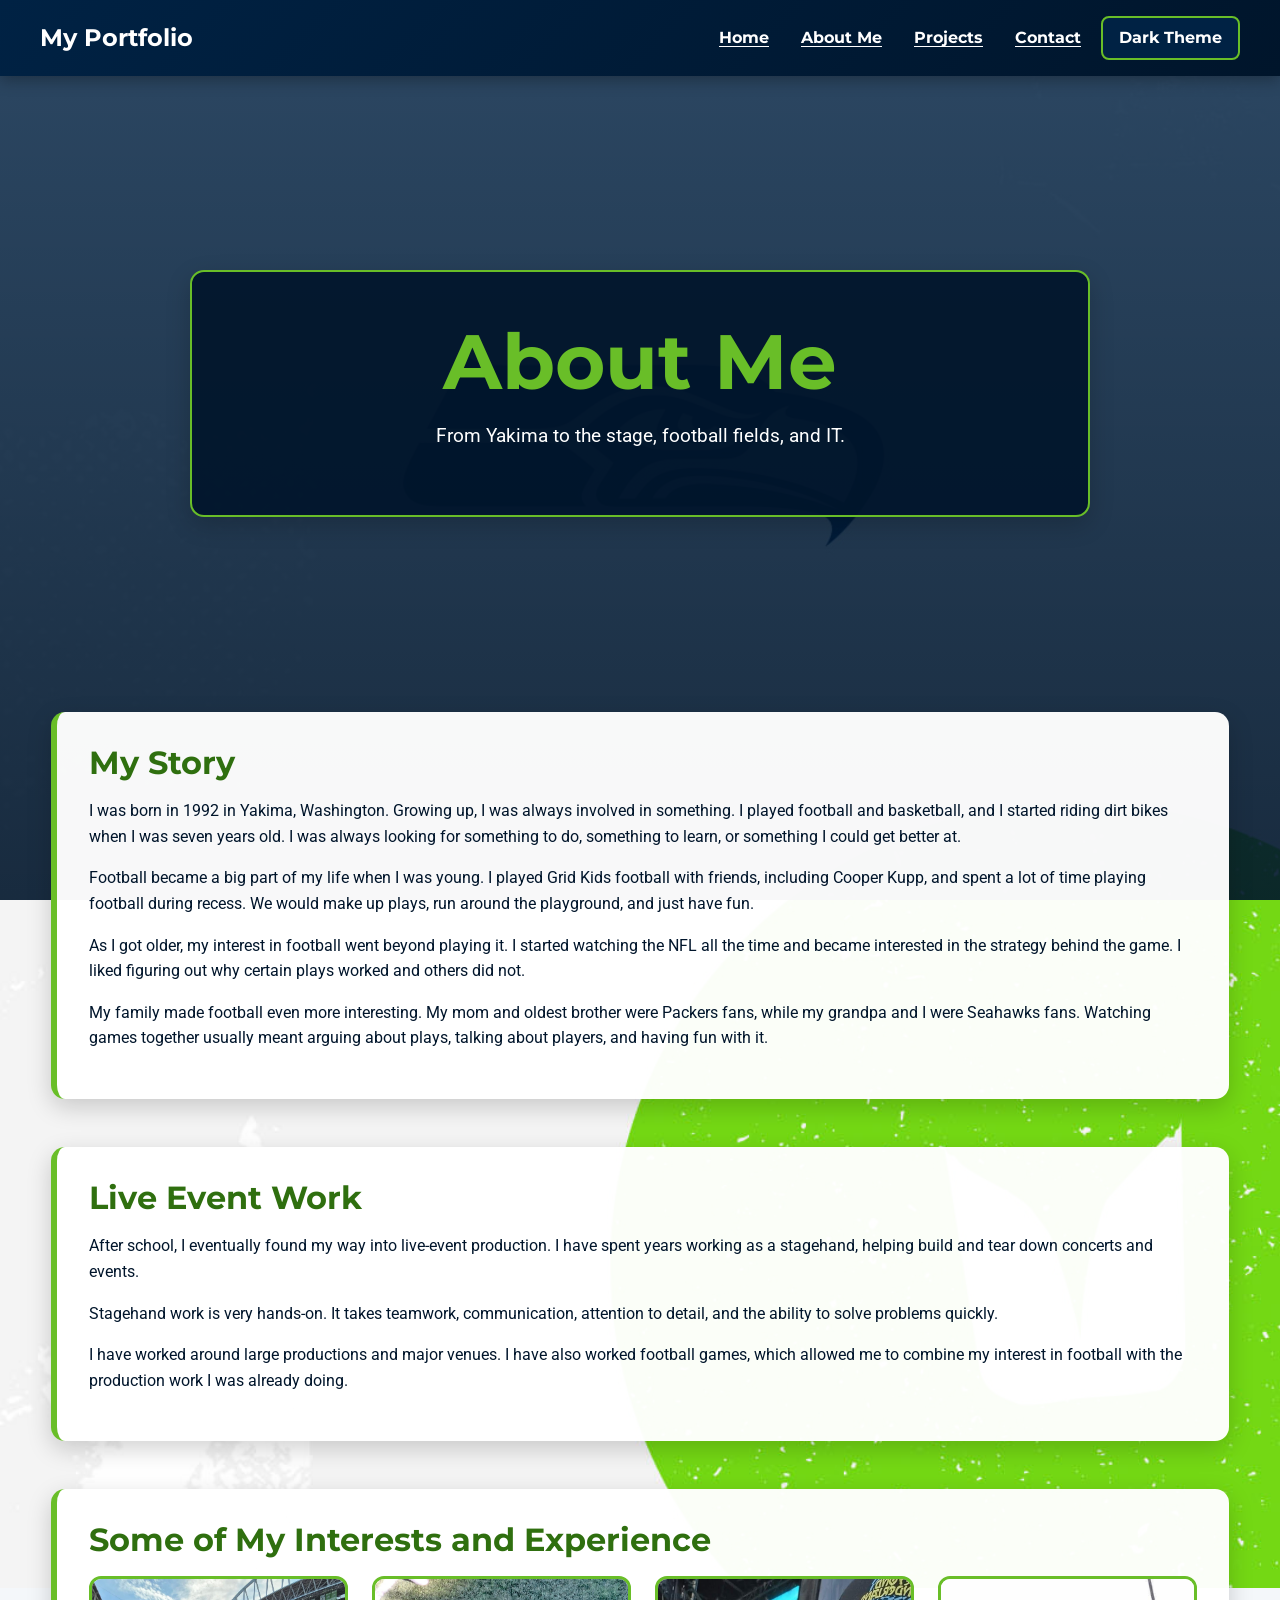
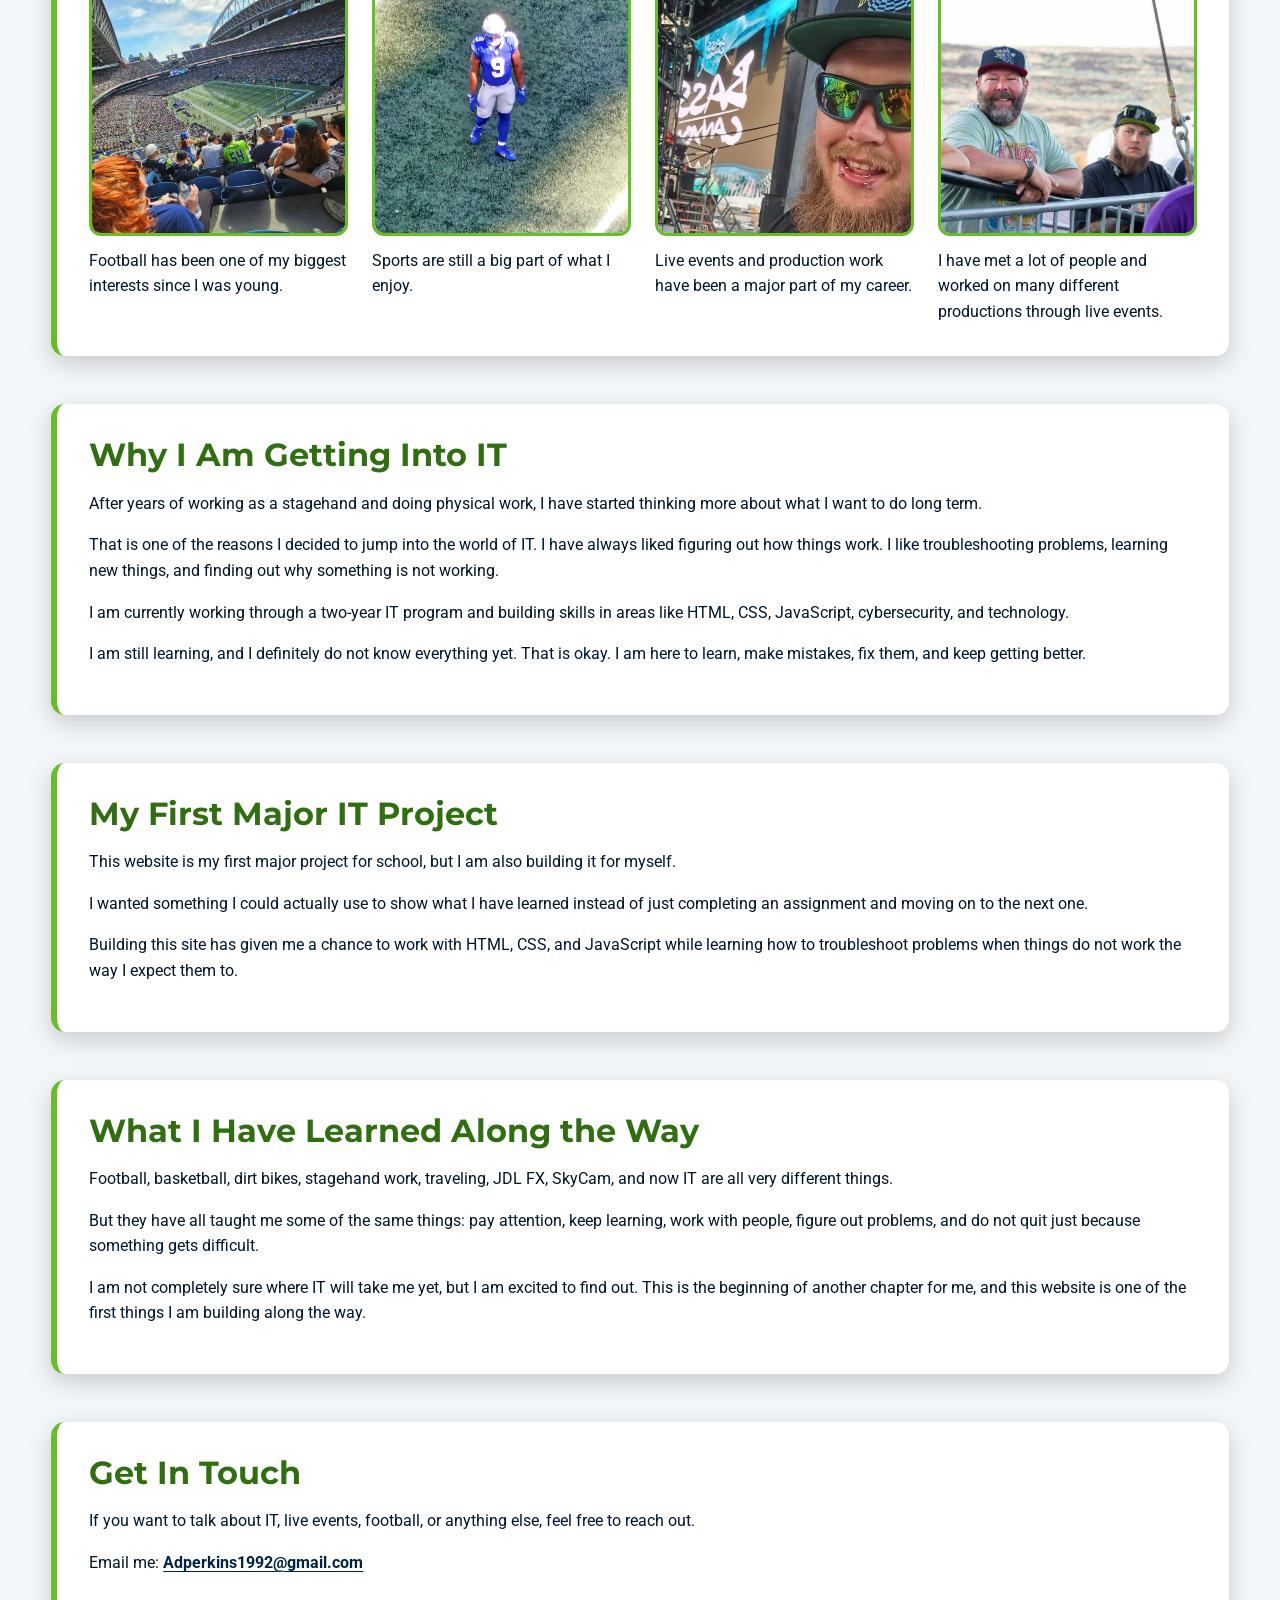
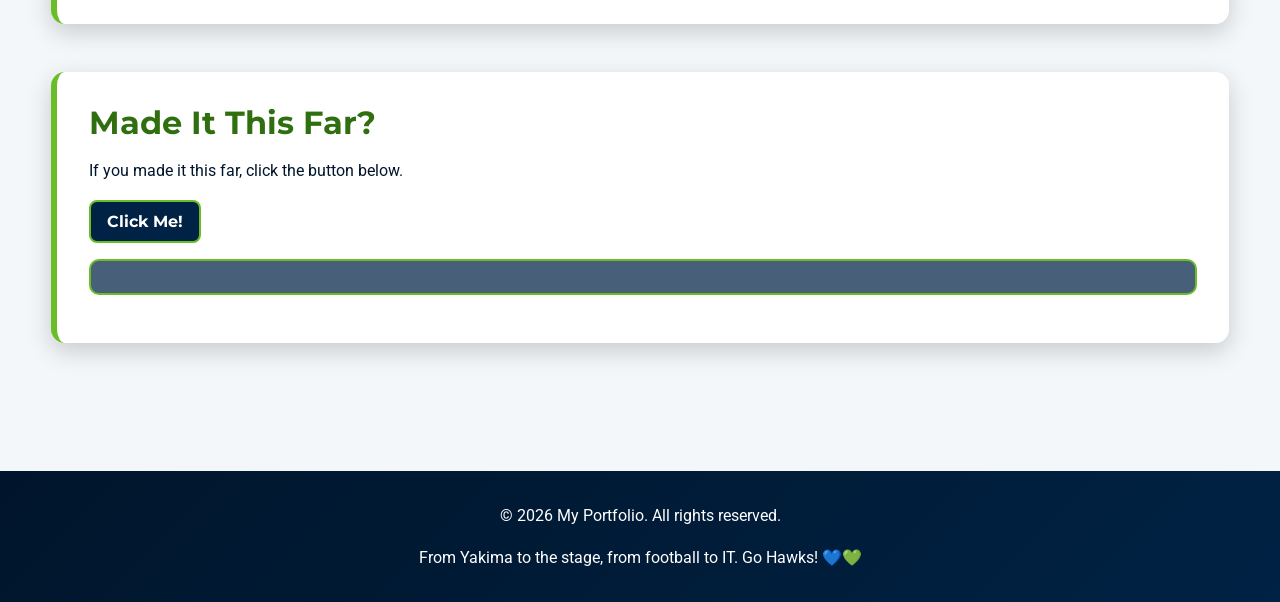
==== commit 66b9264d: "finally lol" ====
--- a/about.html
+++ b/about.html
@@ -1,6 +1,5 @@
 <!DOCTYPE html>
 <html lang="en">
-
 <head>
 
     <meta charset="UTF-8">
@@ -11,72 +10,42 @@
 
     <meta
         name="description"
-        content="Learn more about my background, work experience, and journey into IT.">
+        content="About Anthony, his background, live-event experience, football interests, and journey into IT.">
 
     <title>About Me | My Portfolio</title>
 
+    <link rel="preconnect" href="https://fonts.googleapis.com">
+
+    <link
+        rel="preconnect"
+        href="https://fonts.gstatic.com"
+        crossorigin>
+
+    <link
+        href="https://fonts.googleapis.com/css2?family=Montserrat:wght@600;700&family=Roboto:wght@400;500;700&display=swap"
+        rel="stylesheet">
+
     <link rel="stylesheet" href="style.css">
 
 </head>
 
-
 <body>
 
-    <!-- =====================================================
-         HIDDEN DEVELOPER / SEAHAWKS MESSAGES
-    ====================================================== -->
-
-    <!--
-        GO HAWKS!
-        01000111 01101111
-        01001000 01100001 01110111 01101011 01110011
-    -->
-
-    <!--
-        Learn -> Practice -> Fail -> Improve -> Level Up
-    -->
-
-    <!--
-        The bug is not the final boss.
-        It is just the next training arc.
-    -->
-
-    <!--
-        Blue outside.
-        Green inside.
-        JavaScript underneath.
-    -->
-
-
-    <!-- =====================================================
-         HEADER
-    ====================================================== -->
+    <!-- The training arc continues. -->
+    <!-- Hidden message: From Yakima to the stage, from the field to IT. Keep leveling up. -->
+    <!-- A good crew makes the impossible look easy. A good developer does the same with bugs. -->
+
 
     <header>
 
         <div class="header-container">
 
             <div class="logo">
-
-                <h1>
-                    My Portfolio
-                </h1>
-
-            </div>
-
-
-            <button
-                id="menuButton"
-                type="button"
-                aria-expanded="false"
-                aria-label="Open navigation menu">
-
-                Menu
-
-            </button>
-
-
-            <nav id="navMenu">
+                <p>My Portfolio</p>
+            </div>
+
+
+            <nav aria-label="Main navigation">
 
                 <ul>
 
@@ -87,7 +56,9 @@
                     </li>
 
                     <li>
-                        <a href="about.html">
+                        <a
+                            href="about.html"
+                            aria-current="page">
                             About Me
                         </a>
                     </li>
@@ -105,17 +76,12 @@
                     </li>
 
                     <li>
-
                         <button
-                            id="themeButton"
                             class="theme-button"
                             type="button"
-                            aria-label="Toggle dark mode">
-
+                            aria-label="Switch to dark mode">
                             Dark Theme
-
                         </button>
-
                     </li>
 
                 </ul>
@@ -127,396 +93,124 @@
     </header>
 
 
-    <!-- =====================================================
-         MAIN CONTENT
-    ====================================================== -->
-
     <main>
 
 
-        <!-- =================================================
-             HERO
-        ================================================== -->
+        <!-- HERO -->
 
         <section class="hero">
 
             <div class="hero-content">
 
-                <h1>
-                    About Me
-                </h1>
-
-                <p>
-                    From Yakima, to the stage, to NFL fields,
-                    and now into the world of IT.
-                </p>
-
-            </div>
-
-        </section>
-
-
-        <!-- =================================================
-             MY STORY
-        ================================================== -->
-
-        <section>
-
-            <div class="content-card">
-
-                <h2>
-                    My Story
-                </h2>
-
-
-                <p>
-                    I was born in 1992 in Yakima, Washington.
-                    Growing up, I was always involved in something.
-                    I played football and basketball, and I started
-                    riding dirt bikes when I was seven years old.
-                    I was always looking for something to do, something
-                    to learn, or something I could get better at.
-                </p>
-
-
-                <p>
-                    Football became a big part of my life when I was
-                    young. I played Grid Kids football with friends,
-                    including Cooper Kupp, and spent a lot of time
-                    playing football during recess. We would make up
-                    plays, run around the playground, and just have fun.
-                    Football gave me a place where I could compete,
-                    learn, and be around other people who loved the game.
-                </p>
-
+                <h1>About Me</h1>
+
+                <p>
+                    From Yakima to the stage, football fields, and IT.
+                </p>
+
+            </div>
+
+        </section>
+
+
+        <!-- MY STORY -->
+
+        <section>
+
+            <div class="content-card">
+
+                <h2>My Story</h2>
+
+                <p>
+                    I was born in 1992 in Yakima, Washington. Growing up,
+                    I was always involved in something. I played football
+                    and basketball, and I started riding dirt bikes when
+                    I was seven years old. I was always looking for
+                    something to do, something to learn, or something
+                    I could get better at.
+                </p>
+
+                <p>
+                    Football became a big part of my life when I was young.
+                    I played Grid Kids football with friends, including
+                    Cooper Kupp, and spent a lot of time playing football
+                    during recess. We would make up plays, run around the
+                    playground, and just have fun.
+                </p>
 
                 <p>
                     As I got older, my interest in football went beyond
                     playing it. I started watching the NFL all the time
                     and became interested in the strategy behind the game.
-                    I would watch players, pay attention to how teams
-                    played, and try to figure out why certain plays worked
-                    and others didn't.
-                </p>
-
-
-                <p>
-                    I also enjoyed watching players like Ray Lewis,
-                    Brett Favre, and Philip Rivers. I liked seeing their
-                    different styles and trying to understand what made
-                    them successful.
-                </p>
-
+                    I liked figuring out why certain plays worked and
+                    others did not.
+                </p>
 
                 <p>
                     My family made football even more interesting.
                     My mom and oldest brother were Packers fans, while
                     my grandpa and I were Seahawks fans. Watching games
                     together usually meant arguing about plays, talking
-                    about players, and giving each other a hard time
-                    about whose team was better.
-                </p>
-
-
-                <p>
-                    Looking back, those conversations probably helped
-                    shape the way I think. I don't like just knowing
-                    that something happened. I like figuring out why
-                    it happened and what could have been done differently.
-                </p>
-
-            </div>
-
-        </section>
-
-
-        <!-- =================================================
-             DIRT BIKE EXPERIENCE
-        ================================================== -->
-
-        <section>
-
-            <div class="content-card">
-
-                <h2>
-                    Dirt Bikes &amp; Learning From Experience
-                </h2>
-
-
-                <p>
-                    Dirt bikes were another major part of my childhood.
-                    I started riding when I was seven, and riding became
-                    something I really enjoyed.
-                </p>
-
-
-                <p>
-                    It also came with some hard lessons. I've had several
-                    accidents throughout my life. When I was twelve,
-                    I broke my arm. At fifteen, I broke my arm again.
-                    I also injured my back without knowing how serious
-                    the injury was at the time.
-                </p>
-
-
-                <p>
-                    When I was twenty-four, I was involved in another
-                    dirt bike accident and broke my back again.
-                </p>
-
-
-                <p>
-                    I've had a few accidents over my life, and dealing
-                    with injuries has changed the way I look at things.
-                    You don't always get to choose what happens to you,
-                    but you do get to choose what you do afterward.
-                </p>
-
-
-                <p>
-                    Those experiences taught me how to adapt when things
-                    don't go according to plan. That is something that
-                    has followed me into my work, school, and now IT.
-                </p>
-
-            </div>
-
-        </section>
-
-
-        <!-- =================================================
-             FOOTBALL
-        ================================================== -->
-
-        <section>
-
-            <div class="content-card">
-
-                <h2>
-                    Football Has Always Been Part of My Life
-                </h2>
-
-
-                <p>
-                    Even when I wasn't able to play, football never
-                    really left my life. I spent more time watching
-                    games, paying attention to players, and thinking
-                    about what was happening on the field.
-                </p>
-
-
-                <p>
-                    What started as something I loved playing turned
-                    into something I enjoyed studying. I liked the
-                    strategy, the decisions, the adjustments, and
-                    seeing how one small change could affect an entire
-                    game.
-                </p>
-
-
-                <p>
-                    Football taught me discipline, focus, teamwork,
-                    and the importance of continuing to learn.
-                    Those lessons ended up being useful long after
-                    I stopped playing competitively.
-                </p>
-
-            </div>
-
-        </section>
-
-
-        <!-- =================================================
-             STAGEHAND WORK
-        ================================================== -->
-
-        <section>
-
-            <div class="content-card">
-
-                <h2>
-                    Stagehand Work
-                </h2>
-
-
-                <p>
-                    As I got older, I started working as a stagehand.
-                    I've been doing stagehand and event production work
-                    for many years, and it has taken me to a lot of
-                    different places.
-                </p>
-
-
-                <p>
-                    I've helped build and tear down concerts, sporting
-                    events, and other large productions. I've worked
-                    with different crews, companies, and people from
-                    all over.
-                </p>
-
-
-                <p>
-                    Through my work, I've also had the opportunity to
-                    be around artists and performers such as Ginuwine,
-                    Trace Adkins, Sullivan King, Excision, KISS, Tool,
-                    Bert Kreischer, Gabriel Iglesias, and many others.
-                </p>
-
-
-                <p>
-                    I've met random famous people through work and
-                    events, but some of the most valuable experiences
-                    have come from meeting people who were really good
-                    at what they did and learning from them.
-                </p>
-
-
-                <p>
-                    I've also traveled for work and training. Every new
-                    place and every new crew gave me another opportunity
-                    to learn something different.
-                </p>
-
-
-                <p>
-                    Working live events taught me that teamwork is
-                    extremely important. Things move fast, plans change,
-                    and problems can happen at any time. You have to
-                    communicate, pay attention, and figure things out
-                    quickly.
-                </p>
-
-            </div>
-
-        </section>
-
-
-        <!-- =================================================
-             JDL FX
-        ================================================== -->
-
-        <section>
-
-            <div class="content-card">
-
-                <h2>
-                    JDL FX
-                </h2>
-
-
-                <p>
-                    My stagehand work also gave me opportunities to
-                    work with JDL FX, a special effects company.
-                </p>
-
-
-                <p>
-                    Working around special effects and large productions
-                    gave me more experience with technical equipment,
-                    safety, preparation, communication, and working
-                    as part of a crew.
-                </p>
-
-
-                <p>
-                    A lot of what happens behind the scenes isn't
-                    something the audience ever sees. There is a lot
-                    of preparation and coordination that has to happen
-                    before a show even starts.
-                </p>
-
-
-                <p>
-                    That experience taught me to pay attention to
-                    details and understand how my job affects everyone
-                    else working around me.
-                </p>
-
-            </div>
-
-        </section>
-
-
-        <!-- =================================================
-             SKYCAM
-        ================================================== -->
-
-        <section>
-
-            <div class="content-card">
-
-                <h2>
-                    From Watching Football to Working SkyCam
-                </h2>
-
-
-                <p>
-                    One of the coolest opportunities I've had through
-                    my work was getting involved with SkyCam.
-                </p>
-
-
-                <p>
-                    SkyCam is the camera system used to capture football
-                    games from above the field. Considering how much
-                    football has been a part of my life, getting to work
-                    around NFL football was a pretty amazing experience.
-                </p>
-
-
-                <p>
-                    I went from watching football on TV as a kid to
-                    actually working around the production that helps
-                    capture the game.
-                </p>
-
-
-                <p>
-                    I've worked football games and traveled for work
-                    and training. Being around that type of production
-                    showed me how much technical work goes into something
-                    that looks simple when you're sitting at home watching
-                    it on TV.
-                </p>
-
-
-                <p>
-                    It also showed me how important communication,
-                    teamwork, preparation, and problem solving are when
-                    you're working with equipment and people in a live
-                    environment.
-                </p>
-
-            </div>
-
-        </section>
-
-
-        <!-- =================================================
-             WORK PHOTOS
-        ================================================== -->
-
-        <section>
-
-            <div class="content-card">
-
-                <h2>
-                    Some of My Work &amp; Interests
-                </h2>
-
+                    about players, and having fun with it.
+                </p>
+
+            </div>
+
+        </section>
+
+
+        <!-- WORK -->
+
+        <section>
+
+            <div class="content-card">
+
+                <h2>Live Event Work</h2>
+
+                <p>
+                    After school, I eventually found my way into live-event
+                    production. I have spent years working as a stagehand,
+                    helping build and tear down concerts and events.
+                </p>
+
+                <p>
+                    Stagehand work is very hands-on. It takes teamwork,
+                    communication, attention to detail, and the ability
+                    to solve problems quickly.
+                </p>
+
+                <p>
+                    I have worked around large productions and major
+                    venues. I have also worked football games, which
+                    allowed me to combine my interest in football with
+                    the production work I was already doing.
+                </p>
+
+            </div>
+
+        </section>
+
+
+        <!-- IMAGES -->
+
+        <section>
+
+            <div class="content-card">
+
+                <h2>Some of My Interests and Experience</h2>
 
                 <div class="image-grid">
-
 
                     <div class="image-card">
 
                         <img
                             src="Images/seahawksgame.jpg"
-                            alt="Seattle Seahawks football game"
+                            alt="Football game experience"
                             loading="lazy">
 
                         <p>
-                            Football has been a huge part of my life.
+                            Football has been one of my biggest interests
+                            since I was young.
                         </p>
 
                     </div>
@@ -526,11 +220,11 @@
 
                         <img
                             src="Images/k9.jpg"
-                            alt="Football related photo"
+                            alt="Football and sports experience"
                             loading="lazy">
 
                         <p>
-                            Another part of my football experience.
+                            Sports are still a big part of what I enjoy.
                         </p>
 
                     </div>
@@ -544,8 +238,8 @@
                             loading="lazy">
 
                         <p>
-                            Live events and the production work
-                            I've been involved with.
+                            Live events and production work have been a
+                            major part of my career.
                         </p>
 
                     </div>
@@ -559,8 +253,8 @@
                             loading="lazy">
 
                         <p>
-                            Some of the people and events I've
-                            crossed paths with through work.
+                            I have met a lot of people and worked on many
+                            different productions through live events.
                         </p>
 
                     </div>
@@ -572,59 +266,36 @@
         </section>
 
 
-        <!-- =================================================
-             WHY IT
-        ================================================== -->
-
-        <section>
-
-            <div class="content-card">
-
-                <h2>
-                    Why I'm Getting Into IT
-                </h2>
-
-
-                <p>
-                    After years of working as a stagehand and doing
-                    physical work, I've started thinking more about
-                    what I want to do long term.
-                </p>
-
-
-                <p>
-                    I've also been dealing with a shoulder injury that
-                    I need to have fixed again. That has been another
-                    reason for me to start looking toward work that is
-                    less dependent on my body.
-                </p>
-
-
-                <p>
-                    That's one of the reasons I decided to jump into
-                    the world of IT.
-                </p>
-
-
-                <p>
-                    I've always liked figuring out how things work.
-                    I like troubleshooting problems, learning new
-                    things, and finding out why something isn't working.
-                    Those are the same kinds of skills I've used in
-                    stagehand work, just in a different environment.
-                </p>
-
-
-                <p>
-                    I'm currently working through a two-year IT program
-                    and building skills in areas like HTML, CSS,
-                    JavaScript, cybersecurity, and technology.
-                </p>
-
-
-                <p>
-                    I'm still learning, and I definitely don't know
-                    everything yet. That's okay. I'm here to learn,
+        <!-- IT -->
+
+        <section>
+
+            <div class="content-card">
+
+                <h2>Why I Am Getting Into IT</h2>
+
+                <p>
+                    After years of working as a stagehand and doing physical
+                    work, I have started thinking more about what I want to
+                    do long term.
+                </p>
+
+                <p>
+                    That is one of the reasons I decided to jump into the
+                    world of IT. I have always liked figuring out how things
+                    work. I like troubleshooting problems, learning new
+                    things, and finding out why something is not working.
+                </p>
+
+                <p>
+                    I am currently working through a two-year IT program
+                    and building skills in areas like HTML, CSS, JavaScript,
+                    cybersecurity, and technology.
+                </p>
+
+                <p>
+                    I am still learning, and I definitely do not know
+                    everything yet. That is okay. I am here to learn,
                     make mistakes, fix them, and keep getting better.
                 </p>
 
@@ -633,78 +304,44 @@
         </section>
 
 
-        <!-- =================================================
-             MY FIRST MAJOR PROJECT
-        ================================================== -->
-
-        <section>
-
-            <div class="content-card">
-
-                <h2>
-                    My First Major IT Project
-                </h2>
-
+        <!-- FIRST MAJOR PROJECT -->
+
+        <section>
+
+            <div class="content-card">
+
+                <h2>My First Major IT Project</h2>
 
                 <p>
                     This website is my first major project for school,
-                    but I'm also building it for myself.
-                </p>
-
-
-                <p>
-                    I wanted something I could actually use to show
-                    what I've learned instead of just completing an
-                    assignment and moving on to the next one.
-                </p>
-
-
-                <p>
-                    Building this site has given me a chance to work
-                    with HTML, CSS, and JavaScript while learning how
-                    to troubleshoot problems when things don't work
-                    the way I expect them to.
-                </p>
-
-
-                <p>
-                    I've had to figure out things like why images
-                    weren't showing up, why buttons weren't working,
-                    how to make dark mode work, and how to get different
-                    pages and scripts working together.
-                </p>
-
-
-                <p>
-                    There is still plenty I want to improve, but that
-                    is part of the point. This website can grow as
-                    my skills grow.
-                </p>
-
-            </div>
-
-        </section>
-
-
-        <!-- =================================================
-             WHAT I'VE LEARNED
-        ================================================== -->
-
-        <section>
-
-            <div class="content-card">
-
-                <h2>
-                    What I've Learned Along the Way
-                </h2>
-
-
-                <p>
-                    When I look back at everything I've done, it doesn't
-                    always seem like the different parts of my life
-                    would connect.
-                </p>
-
+                    but I am also building it for myself.
+                </p>
+
+                <p>
+                    I wanted something I could actually use to show what
+                    I have learned instead of just completing an assignment
+                    and moving on to the next one.
+                </p>
+
+                <p>
+                    Building this site has given me a chance to work with
+                    HTML, CSS, and JavaScript while learning how to
+                    troubleshoot problems when things do not work the way
+                    I expect them to.
+                </p>
+
+            </div>
+
+        </section>
+
+
+        <!-- LESSONS -->
+
+        <section>
+
+            <div class="content-card">
+
+                <h2>What I Have Learned Along the Way</h2>
 
                 <p>
                     Football, basketball, dirt bikes, stagehand work,
@@ -712,64 +349,37 @@
                     different things.
                 </p>
 
-
-                <p>
-                    But they have all taught me some of the same things.
-                    Pay attention. Keep learning. Work with people.
-                    Figure out problems. And don't quit just because
+                <p>
+                    But they have all taught me some of the same things:
+                    pay attention, keep learning, work with people,
+                    figure out problems, and do not quit just because
                     something gets difficult.
                 </p>
 
-
-                <p>
-                    I've learned that experience doesn't always come
-                    from a classroom. Sometimes it comes from making
-                    mistakes, getting knocked down, having to adapt,
-                    and trying again.
-                </p>
-
-
-                <p>
-                    I think that's probably the biggest thing I've
-                    carried with me through all of it.
-                </p>
-
-
-                <p>
-                    I'm not completely sure where IT will take me yet,
-                    but I'm excited to find out.
-                </p>
-
-
-                <p>
-                    This is the beginning of another chapter for me,
-                    and this website is one of the first things I'm
-                    building along the way.
-                </p>
-
-            </div>
-
-        </section>
-
-
-        <!-- =================================================
-             CONTACT
-        ================================================== -->
-
-        <section>
-
-            <div class="content-card">
-
-                <h2>
-                    Get In Touch
-                </h2>
-
-
-                <p>
-                    If you want to talk about IT, live events,
-                    football, or anything else, feel free to reach out.
-                </p>
-
+                <p>
+                    I am not completely sure where IT will take me yet,
+                    but I am excited to find out. This is the beginning
+                    of another chapter for me, and this website is one
+                    of the first things I am building along the way.
+                </p>
+
+            </div>
+
+        </section>
+
+
+        <!-- CONTACT -->
+
+        <section>
+
+            <div class="content-card">
+
+                <h2>Get In Touch</h2>
+
+                <p>
+                    If you want to talk about IT, live events, football,
+                    or anything else, feel free to reach out.
+                </p>
 
                 <p class="contact-email">
 
@@ -786,64 +396,50 @@
         </section>
 
 
-        <!-- =================================================
-             INTERACTIVE MESSAGE
-        ================================================== -->
+        <!-- FINAL BUTTON -->
 
         <section class="content-card">
-    <h2>Made It This Far?</h2>
-
-    <p>
-        If you made it this far, click the button below.
-    </p>
-
-    <button
-        id="finalMessageButton"
-        type="button">
-        Click Me!
-    </button>
-
-    <p
-        id="finalMessage"
-        aria-live="polite">
-    </p>
-</section>
+
+            <h2>Made It This Far?</h2>
+
+            <p>
+                If you made it this far, click the button below.
+            </p>
+
+            <button
+                id="finalMessageButton"
+                type="button">
+                Click Me!
+            </button>
+
+            <p
+                id="finalMessage"
+                aria-live="polite">
+            </p>
+
+        </section>
 
 
     </main>
 
 
-    <!-- =====================================================
-         FOOTER
-    ====================================================== -->
-
     <footer>
 
         <p>
-
             &copy;
-
             <span id="year"></span>
-
-            My Portfolio.
-            All rights reserved.
-
+            My Portfolio. All rights reserved.
         </p>
 
-
         <p>
+            From Yakima to the stage, from football to IT.
             Go Hawks! 💙💚
         </p>
 
     </footer>
 
 
-    <!-- =====================================================
-         JAVASCRIPT
-    ====================================================== -->
-
     <script src="script.js"></script>
 
 </body>
-
 </html>
--- a/style.css
+++ b/style.css
@@ -1,20 +1,18 @@
 :root {
     --navy: #002244;
-    --dark-navy: #00152B;
-    --green: #69BE28;
-    --gray: #A5ACAF;
+    --dark-navy: #00152b;
+    --green: #69be28;
+    --green-text: #2f6f0f;
+    --gray: #a5acaf;
     --white: #ffffff;
-    --black: #000000;
     --light-bg: #f4f7fa;
-    --card-bg: rgba(255, 255, 255, 0.96);
+    --card-bg: rgba(255, 255, 255, 0.97);
     --shadow: 0 8px 25px rgba(0, 0, 0, 0.18);
     --radius: 14px;
 }
 
 
-/* =========================================================
-   RESET
-========================================================= */
+/* RESET */
 
 * {
     box-sizing: border-box;
@@ -29,13 +27,13 @@
 
 
 body {
-    font-family: Arial, Helvetica, sans-serif;
+    min-height: 100vh;
 
     line-height: 1.6;
 
-    min-height: 100vh;
-
     color: var(--dark-navy);
+
+    font-family: "Roboto", Arial, sans-serif;
 
     background-color: var(--light-bg);
 
@@ -53,31 +51,62 @@
     background-attachment: fixed;
 
     background-repeat: no-repeat;
-
-    transition:
-        background-color 0.3s ease,
-        color 0.3s ease;
-}
-
-
-img {
-    display: block;
-
-    max-width: 100%;
-
-    height: auto;
+}
+
+
+/* TYPOGRAPHY */
+
+h1,
+h2,
+h3,
+h4,
+button,
+.logo p,
+nav a {
+    font-family: "Montserrat", Arial, sans-serif;
+}
+
+
+h1,
+h2,
+h3,
+h4 {
+    line-height: 1.2;
+
+    margin-bottom: 1rem;
+}
+
+
+h2 {
+    color: var(--green-text);
+
+    font-size: 2rem;
+}
+
+
+h3 {
+    color: var(--navy);
+
+    font-size: 1.4rem;
+}
+
+
+p {
+    margin-bottom: 1rem;
 }
 
 
 a {
     color: var(--navy);
 
-    text-decoration: none;
+    text-decoration: underline;
+
+    text-underline-offset: 3px;
 }
 
 
 a:hover {
-    color: var(--green);
+    color: var(--green-text);
 }
 
 
@@ -87,9 +116,16 @@
 }
 
 
-/* =========================================================
-   HEADER
-========================================================= */
+img {
+    display: block;
+
+    max-width: 100%;
+
+    height: auto;
+}
+
+
+/* HEADER */
 
 header {
     position: sticky;
@@ -129,21 +165,29 @@
 }
 
 
-.logo h1 {
+.logo p {
     margin: 0;
 
     color: var(--white);
 
     font-size: 1.5rem;
-}
-
+
+    font-weight: 700;
+}
+
+
+/* NAVIGATION */
 
 nav ul {
     display: flex;
 
     align-items: center;
 
-    gap: 0.75rem;
+    justify-content: center;
+
+    flex-wrap: wrap;
+
+    gap: 0.5rem;
 
     list-style: none;
 
@@ -158,27 +202,21 @@
 
     color: var(--white);
 
-    font-weight: bold;
+    font-weight: 700;
 
     border-radius: 8px;
 }
 
 
-nav a:hover {
+nav a:hover,
+nav a:focus-visible {
     color: var(--dark-navy);
 
     background: var(--green);
 }
 
 
-#menuButton {
-    display: none;
-}
-
-
-/* =========================================================
-   BUTTONS
-========================================================= */
+/* BUTTONS */
 
 button {
     padding: 0.65rem 1rem;
@@ -193,14 +231,14 @@
 
     font-size: 1rem;
 
-    font-weight: bold;
+    font-weight: 700;
 
     cursor: pointer;
 
     transition:
-        background 0.2s ease,
-        color 0.2s ease,
-        transform 0.2s ease;
+        transform 0.2s ease,
+        background-color 0.2s ease,
+        color 0.2s ease;
 }
 
 
@@ -218,14 +256,30 @@
 }
 
 
-.theme-button {
-    margin-left: 0.5rem;
-}
-
-
-/* =========================================================
-   MAIN
-========================================================= */
+button:disabled {
+    cursor: not-allowed;
+
+    opacity: 0.6;
+}
+
+
+/* Charzard is my favorite pokemon */
+
+
+/* KEYBOARD FOCUS */
+
+a:focus-visible,
+button:focus-visible,
+input:focus-visible,
+textarea:focus-visible,
+select:focus-visible {
+    outline: 3px solid var(--navy);
+
+    outline-offset: 3px;
+}
+
+
+/* MAIN */
 
 main {
     width: min(1200px, 92%);
@@ -241,9 +295,7 @@
 }
 
 
-/* =========================================================
-   HERO
-========================================================= */
+/* HERO */
 
 .hero {
     min-height: 60vh;
@@ -266,10 +318,9 @@
     padding: 3rem;
 
     background:
-        rgba(0, 21, 43, 0.88);
-
-    border:
-        2px solid var(--green);
+        rgba(0, 21, 43, 0.90);
+
+    border: 2px solid var(--green);
 
     border-radius: var(--radius);
 
@@ -301,41 +352,11 @@
 
     color: var(--green);
 
-    font-weight: bold;
-}
-
-
-/* =========================================================
-   HEADINGS
-========================================================= */
-
-h1,
-h2,
-h3,
-h4 {
-    line-height: 1.2;
-
-    margin-bottom: 1rem;
-}
-
-
-h2 {
-    color: var(--green);
-
-    font-size: 2rem;
-}
-
-
-h3 {
-    color: var(--navy);
-
-    font-size: 1.4rem;
-}
-
-
-/* =========================================================
-   CARDS
-========================================================= */
+    font-weight: 700;
+}
+
+
+/* CARDS */
 
 .card,
 .project-card,
@@ -356,6 +377,23 @@
 
     animation:
         fadeIn 0.5s ease;
+
+    transition:
+        transform 0.2s ease,
+        box-shadow 0.2s ease,
+        background-color 0.3s ease,
+        color 0.3s ease;
+}
+
+
+.card:hover,
+.project-card:hover,
+.about-card:hover,
+.content-card:hover {
+    transform: translateY(-3px);
+
+    box-shadow:
+        0 12px 30px rgba(0, 0, 0, 0.22);
 }
 
 
@@ -367,13 +405,10 @@
 }
 
 
-/* =========================================================
-   GRIDS
-========================================================= */
+/* GRIDS */
 
 .card-grid,
-.project-grid,
-.about-grid {
+.project-grid {
     display: grid;
 
     grid-template-columns:
@@ -386,30 +421,13 @@
 }
 
 
-/* =========================================================
-   IMAGES
-========================================================= */
-
-.about-image,
-.project-image,
-.card-image {
-    width: 100%;
-
-    max-height: 500px;
-
-    margin-bottom: 1rem;
-
-    object-fit: cover;
-
-    border:
-        3px solid var(--green);
-
-    border-radius: 12px;
-
-    box-shadow:
-        0 6px 20px rgba(0, 0, 0, 0.25);
-}
-
+.card-grid .card,
+.project-grid .project-card {
+    margin-bottom: 0;
+}
+
+
+/* IMAGES */
 
 .image-grid {
     display: grid;
@@ -438,16 +456,31 @@
 }
 
 
-/* =========================================================
-   TAGS
-========================================================= */
-
-.tag,
-.skill-tag,
-.badge {
+.image-card {
+    overflow: hidden;
+}
+
+
+.image-card p {
+    margin: 0.75rem 0 0;
+}
+
+
+/* SKILLS */
+
+.skills-container {
+    display: flex;
+
+    flex-wrap: wrap;
+
+    gap: 0.5rem;
+
+    margin-top: 1rem;
+}
+
+
+.tag {
     display: inline-block;
-
-    margin: 0.25rem;
 
     padding:
         0.35rem
@@ -461,92 +494,40 @@
 
     font-size: 0.9rem;
 
-    font-weight: bold;
-}
-
-
-.skills-container {
-    display: flex;
-
-    flex-wrap: wrap;
-
-    gap: 0.5rem;
+    font-weight: 700;
+}
+
+
+/* INTERACTIVE AREAS */
+
+#interactiveMessage,
+#finalMessage,
+#formMessage {
+    min-height: 1.5rem;
 
     margin-top: 1rem;
-}
-
-
-/* =========================================================
-   SKILLS
-========================================================= */
-
-#skillInput {
-    width: min(100%, 450px);
-
-    padding: 0.75rem;
-
-    color: var(--dark-navy);
-
-    background: var(--white);
-
-    border:
-        2px solid var(--navy);
-
-    border-radius: 8px;
-
-    font-size: 1rem;
-}
-
-
-#skillList {
-    margin-top: 1rem;
-}
-
-
-#skillList li {
-    margin-bottom: 0.4rem;
-}
-
-
-/* =========================================================
-   QUOTES / INTERACTIVE AREAS
-========================================================= */
-
-#quoteResult,
-#movieQuoteResult,
-#goalsMessage,
-#interactiveMessage {
-    min-height: 50px;
-
-    margin-top: 1rem;
 
     padding: 1rem;
 
-    color: var(--dark-navy);
+    border-radius: 10px;
+
+    font-weight: 700;
+}
+
+
+#interactiveMessage,
+#finalMessage {
+    color: var(--white);
 
     background:
-        rgba(0, 34, 68, 0.08);
+        rgba(0, 34, 68, 0.72);
 
     border:
         2px solid var(--green);
-
-    border-radius: 10px;
-
-    font-weight: bold;
-}
-
-
-#interactiveMessage {
-    color: var(--white);
-
-    background:
-        rgba(0, 34, 68, 0.45);
-}
-
-
-/* =========================================================
-   FORM
-========================================================= */
+}
+
+
+/* FORMS */
 
 form {
     display: flex;
@@ -562,7 +543,7 @@
 
     margin-bottom: 0.3rem;
 
-    font-weight: bold;
+    font-weight: 700;
 }
 
 
@@ -596,35 +577,61 @@
 input:focus,
 textarea:focus,
 select:focus {
-    outline:
-        3px solid rgba(105, 190, 40, 0.35);
-
-    border-color:
-        var(--green);
+    border-color: var(--green);
 }
 
 
 .error {
     min-height: 1.2rem;
 
-    color: #c62828;
+    color: #b71c1c;
 
     font-size: 0.9rem;
 
-    font-weight: bold;
+    font-weight: 700;
 }
 
 
 #formMessage {
-    min-height: 1.5rem;
-
-    font-weight: bold;
-}
-
-
-/* =========================================================
-   FOOTER
-========================================================= */
+    color: var(--dark-navy);
+
+    background:
+        rgba(0, 34, 68, 0.08);
+
+    border:
+        2px solid var(--green);
+}
+
+
+.contact-email a {
+    font-weight: 700;
+}
+
+
+/* PROJECT FILTERS */
+
+.filter-buttons {
+    display: flex;
+
+    flex-wrap: wrap;
+
+    gap: 0.75rem;
+}
+
+
+.filter-button.active {
+    color: var(--dark-navy);
+
+    background: var(--green);
+}
+
+
+.project-card.is-hidden {
+    display: none;
+}
+
+
+/* FOOTER */
 
 footer {
     padding: 2rem;
@@ -649,39 +656,35 @@
 }
 
 
-footer a {
-    color: var(--green);
-
-    font-weight: bold;
-}
-
-
-/* =========================================================
-   DARK MODE
-========================================================= */
+footer p:last-child {
+    margin-bottom: 0;
+}
+
+
+/* DARK MODE */
 
 body.dark-mode {
-    color: #ffffff;
-
-    background-color: #00152B;
+    color: var(--white);
+
+    background-color: var(--dark-navy);
 
     background-image:
         linear-gradient(
-            rgba(0, 10, 22, 0.52),
-            rgba(0, 21, 43, 0.68)
+            rgba(0, 10, 22, 0.55),
+            rgba(0, 21, 43, 0.72)
         ),
         url("Images/Seahawks1.jpg");
 
     background-size: cover;
+
     background-position: center;
+
     background-attachment: fixed;
 }
 
 
 body.dark-mode header,
 body.dark-mode footer {
-    color: #ffffff;
-
     background:
         rgba(0, 10, 22, 0.97);
 }
@@ -691,13 +694,13 @@
 body.dark-mode .project-card,
 body.dark-mode .about-card,
 body.dark-mode .content-card {
-    color: #ffffff;
+    color: var(--white);
 
     background:
         rgba(0, 15, 30, 0.96);
 
     border-left-color:
-        #69BE28;
+        var(--green);
 }
 
 
@@ -705,168 +708,116 @@
 body.dark-mode h2,
 body.dark-mode h3,
 body.dark-mode h4 {
-    color: #69BE28;
+    color: var(--green);
 }
 
 
 body.dark-mode p,
 body.dark-mode li,
 body.dark-mode label {
-    color: #ffffff;
+    color: var(--white);
 }
 
 
 body.dark-mode a {
-    color: #69BE28;
+    color: var(--green);
 }
 
 
 body.dark-mode a:hover {
-    color: #ffffff;
+    color: var(--white);
 }
 
 
 body.dark-mode button {
-    color: #00152B;
-
-    background-color: #69BE28;
-
-    border-color: #69BE28;
+    color: var(--dark-navy);
+
+    background: var(--green);
+
+    border-color: var(--green);
 }
 
 
 body.dark-mode button:hover {
-    color: #00152B;
-
-    background-color: #ffffff;
-
-    border-color: #ffffff;
+    color: var(--dark-navy);
+
+    background: var(--white);
+
+    border-color: var(--white);
 }
 
 
 body.dark-mode input,
 body.dark-mode textarea,
 body.dark-mode select {
-    color: #ffffff;
-
-    background-color: #00152B;
-
-    border:
-        2px solid #69BE28;
+    color: var(--white);
+
+    background: var(--dark-navy);
+
+    border-color: var(--green);
 }
 
 
 body.dark-mode input::placeholder,
 body.dark-mode textarea::placeholder {
-    color: #A5ACAF;
-}
-
-
-body.dark-mode .tag,
-body.dark-mode .skill-tag,
-body.dark-mode .badge {
-    color: #00152B;
-
-    background-color: #69BE28;
-}
-
-
-body.dark-mode #quoteResult,
-body.dark-mode #movieQuoteResult,
-body.dark-mode #goalsMessage {
-    color: #ffffff;
-
-    background-color: #00152B;
-
-    border-color: #69BE28;
-}
-
-
-body.dark-mode #interactiveMessage {
-    color: #ffffff;
-
-    background-color: #00152B;
-
-    border-color: #69BE28;
+    color: #d1d5d8;
+}
+
+
+body.dark-mode .tag {
+    color: var(--dark-navy);
+
+    background: var(--green);
+}
+
+
+body.dark-mode #formMessage {
+    color: var(--white);
+
+    background: var(--dark-navy);
+
+    border-color: var(--green);
+}
+
+
+body.dark-mode #interactiveMessage,
+body.dark-mode #finalMessage {
+    color: var(--white);
+
+    background: var(--dark-navy);
+
+    border-color: var(--green);
 }
 
 
 body.dark-mode .hero-content {
-    color: #ffffff;
-
     background:
         rgba(0, 10, 22, 0.96);
 
-    border-color:
-        #69BE28;
+    border-color: var(--green);
 }
 
 
 body.dark-mode .hero h1 {
-    color: #69BE28;
+    color: var(--green);
 }
 
 
 body.dark-mode .hero p {
-    color: #ffffff;
-}
-
-
-/* =========================================================
-   TABLES
-========================================================= */
-
-table {
-    width: 100%;
-
-    margin: 1.5rem 0;
-
-    border-collapse: collapse;
-
-    background: var(--white);
-}
-
-
-th,
-td {
-    padding: 0.8rem;
-
-    border:
-        1px solid var(--gray);
-
-    text-align: left;
-}
-
-
-th {
-    color: var(--white);
-
-    background: var(--navy);
-}
-
-
-body.dark-mode table {
-    color: #ffffff;
-
-    background: #00152B;
-}
-
-
-body.dark-mode th {
-    color: #00152B;
-
-    background: #69BE28;
-}
-
-
-body.dark-mode td {
-    border-color: #A5ACAF;
-}
-
-
-/* =========================================================
-   ANIMATION
-========================================================= */
+    color: var(--white);
+}
+
+
+body.dark-mode a:focus-visible,
+body.dark-mode button:focus-visible,
+body.dark-mode input:focus-visible,
+body.dark-mode textarea:focus-visible,
+body.dark-mode select:focus-visible {
+    outline-color: var(--white);
+}
+
+
+/* ANIMATION */
 
 @keyframes fadeIn {
 
@@ -886,9 +837,7 @@
 }
 
 
-/* =========================================================
-   RESPONSIVE
-========================================================= */
+/* RESPONSIVE DESIGN */
 
 @media (max-width: 800px) {
 
@@ -899,11 +848,15 @@
 
     .header-container {
         flex-wrap: wrap;
-    }
-
-
-    #menuButton {
-        display: block;
+
+        justify-content: center;
+    }
+
+
+    .logo {
+        width: 100%;
+
+        text-align: center;
     }
 
 
@@ -913,42 +866,34 @@
 
 
     nav ul {
-        display: none;
-
-        width: 100%;
-
-        flex-direction: column;
-
-        align-items: stretch;
-    }
-
-
-    #navMenu.show ul {
-        display: flex;
+        justify-content: center;
     }
 
 
     nav a {
-        text-align: center;
+        padding:
+            0.45rem
+            0.55rem;
     }
 
 
     .theme-button {
-        width: 100%;
-
         margin-left: 0;
-    }
-
-
-    .hero-content {
-        padding: 2rem 1.25rem;
     }
 
 
     main {
         width: 94%;
 
-        padding: 2rem 0;
+        padding:
+            2rem 0;
+    }
+
+
+    .hero-content {
+        padding:
+            2rem
+            1.25rem;
     }
 
 
@@ -958,8 +903,17 @@
     .content-card {
         padding: 1.25rem;
     }
-}
-
+
+
+    .card-grid,
+    .project-grid {
+        grid-template-columns: 1fr;
+    }
+
+}
+
+
+/* SMALL SCREEN */
 
 @media (max-width: 500px) {
 
@@ -987,44 +941,97 @@
         height: 220px;
     }
 
-}
-
-
-
-
-/*  Blue + green = home.
-   Good code = teamwork. Keep leveling up. */
-
-/* If the CSS gets weird, breathe, inspect, and troubleshoot.
-   The next play is coming. */
-
-.footer-theme-button {
-    margin-top: 0.5rem;
-} 
-
-.project-card,
-.content-card,
-.about-card,
-.card {
-    transition:
-        transform 0.2s ease,
-        box-shadow 0.2s ease,
-        background-color 0.3s ease,
-        color 0.3s ease;
-}
-
-.project-card:hover,
-.content-card:hover,
-.about-card:hover,
-.card:hover {
-    transform: translateY(-3px);
-    box-shadow: 0 12px 30px rgba(0, 0, 0, 0.22);
-}
-
-/* Keep headings and links easy to see in dark mode. */
-body.dark-mode .project-card h2,
-body.dark-mode .content-card h2,
-body.dark-mode .about-card h2,
-body.dark-mode .card h3 {
-    color: #69BE28;
-}
+
+    nav ul {
+        gap: 0.25rem;
+    }
+
+
+    nav a {
+        padding:
+            0.4rem
+            0.45rem;
+
+        font-size: 0.9rem;
+    }
+
+
+    .filter-buttons button {
+        flex:
+            1 1 40%;
+    }
+
+}
+
+
+/* REQUIRED 320PX TARGET */
+
+@media (max-width: 320px) {
+
+    header {
+        padding: 0.75rem;
+    }
+
+
+    .logo p {
+        font-size: 1.2rem;
+    }
+
+
+    nav a {
+        padding:
+            0.35rem
+            0.3rem;
+
+        font-size: 0.8rem;
+    }
+
+
+    main {
+        width: 96%;
+    }
+
+
+    .hero-content {
+        padding:
+            1.25rem
+            0.75rem;
+    }
+
+
+    .hero h1 {
+        font-size: 1.9rem;
+    }
+
+
+    .hero p {
+        font-size: 0.95rem;
+    }
+
+
+    .card,
+    .project-card,
+    .about-card,
+    .content-card {
+        padding: 1rem;
+    }
+
+
+    button {
+        width: 100%;
+    }
+
+
+    .filter-buttons {
+        display: grid;
+
+        grid-template-columns:
+            1fr 1fr;
+    }
+
+
+    .filter-buttons button {
+        width: 100%;
+    }
+
+}
